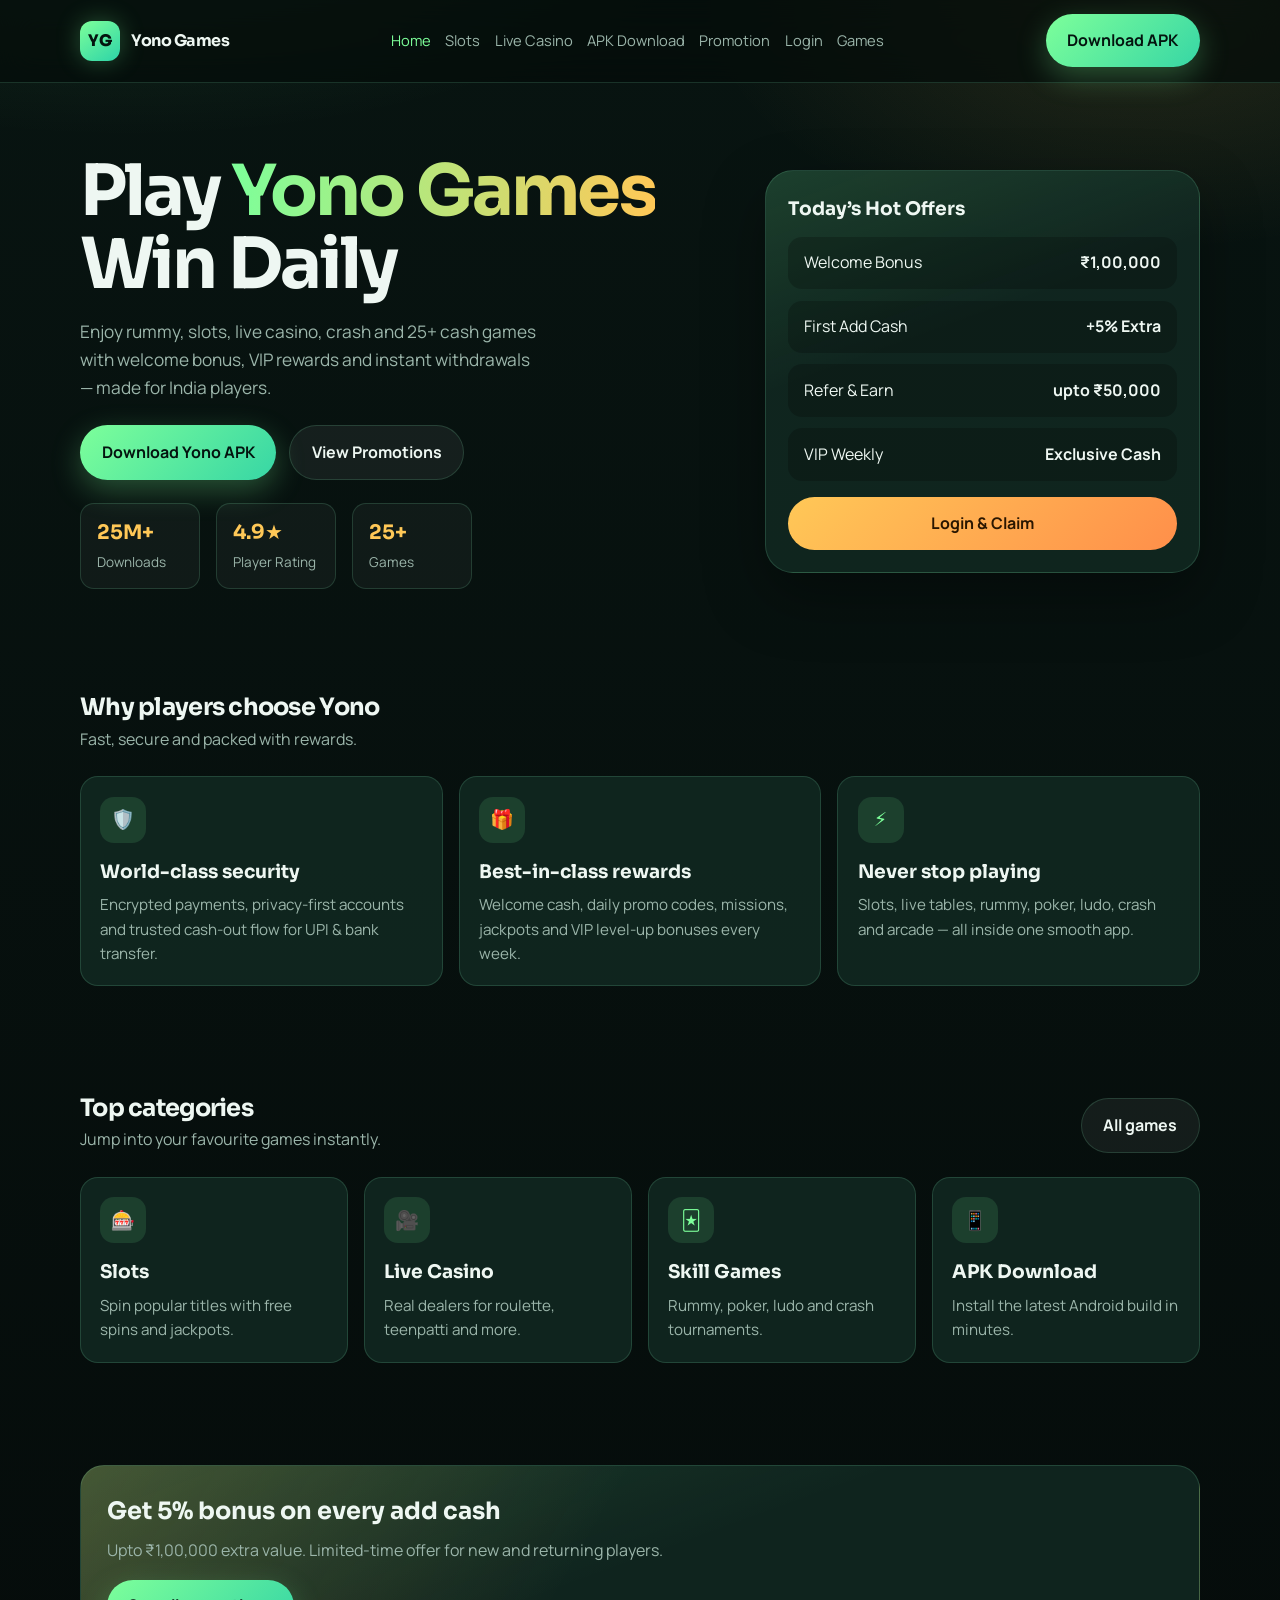
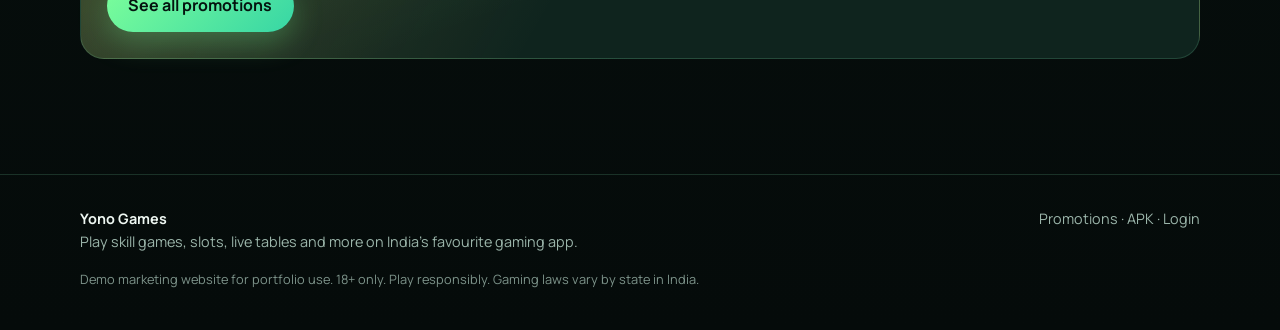
==== index.html @ c2e61c08 "Initial commit: Yono Games brand site" ====
<!DOCTYPE html>
<html lang="en">
<head>
  <meta charset="UTF-8" />
  <meta name="viewport" content="width=device-width, initial-scale=1.0" />
  <title>Yono Games | Play Slots, Live Casino & Skill Games</title>
  <meta name="description" content="Yono Games official brand site — slots, live casino, APK download, promotions and secure login for India players." />
  <link rel="preconnect" href="https://fonts.googleapis.com" />
  <link rel="preconnect" href="https://fonts.gstatic.com" crossorigin />
  <link href="https://fonts.googleapis.com/css2?family=Manrope:wght@400;600;700&family=Sora:wght@600;700;800&display=swap" rel="stylesheet" />
  <link rel="stylesheet" href="assets/styles.css" />
</head>
<body>
  <header class="site-header" data-header></header>

  <main>
    <section class="container hero">
      <div class="hero-copy">
        <h1>Play <span>Yono Games</span> Win Daily</h1>
        <p class="lead">
          Enjoy rummy, slots, live casino, crash and 25+ cash games with welcome bonus,
          VIP rewards and instant withdrawals — made for India players.
        </p>
        <div class="hero-actions">
          <a class="btn btn-primary" href="apk.html">Download Yono APK</a>
          <a class="btn btn-secondary" href="promotion.html">View Promotions</a>
        </div>
        <div class="stats">
          <div class="stat"><strong>25M+</strong><span>Downloads</span></div>
          <div class="stat"><strong>4.9★</strong><span>Player Rating</span></div>
          <div class="stat"><strong>25+</strong><span>Games</span></div>
        </div>
      </div>

      <aside class="hero-card">
        <h3>Today’s Hot Offers</h3>
        <ul class="bonus-list">
          <li><span>Welcome Bonus</span><strong>₹1,00,000</strong></li>
          <li><span>First Add Cash</span><strong>+5% Extra</strong></li>
          <li><span>Refer & Earn</span><strong>upto ₹50,000</strong></li>
          <li><span>VIP Weekly</span><strong>Exclusive Cash</strong></li>
        </ul>
        <a class="btn btn-amber" style="width:100%;margin-top:1rem" href="login.html">Login & Claim</a>
      </aside>
    </section>

    <section class="section container">
      <div class="section-head">
        <div>
          <h2>Why players choose Yono</h2>
          <p>Fast, secure and packed with rewards.</p>
        </div>
      </div>
      <div class="grid-3">
        <article class="card">
          <div class="icon">🛡️</div>
          <h3>World-class security</h3>
          <p>Encrypted payments, privacy-first accounts and trusted cash-out flow for UPI & bank transfer.</p>
        </article>
        <article class="card">
          <div class="icon">🎁</div>
          <h3>Best-in-class rewards</h3>
          <p>Welcome cash, daily promo codes, missions, jackpots and VIP level-up bonuses every week.</p>
        </article>
        <article class="card">
          <div class="icon">⚡</div>
          <h3>Never stop playing</h3>
          <p>Slots, live tables, rummy, poker, ludo, crash and arcade — all inside one smooth app.</p>
        </article>
      </div>
    </section>

    <section class="section container">
      <div class="section-head">
        <div>
          <h2>Top categories</h2>
          <p>Jump into your favourite games instantly.</p>
        </div>
        <a class="btn btn-secondary" href="games.html">All games</a>
      </div>
      <div class="grid-4">
        <a class="card" href="slots.html"><div class="icon">🎰</div><h3>Slots</h3><p>Spin popular titles with free spins and jackpots.</p></a>
        <a class="card" href="live-casino.html"><div class="icon">🎥</div><h3>Live Casino</h3><p>Real dealers for roulette, teenpatti and more.</p></a>
        <a class="card" href="games.html"><div class="icon">🃏</div><h3>Skill Games</h3><p>Rummy, poker, ludo and crash tournaments.</p></a>
        <a class="card" href="apk.html"><div class="icon">📱</div><h3>APK Download</h3><p>Install the latest Android build in minutes.</p></a>
      </div>
    </section>

    <section class="section container">
      <div class="promo-banner">
        <h2 style="font-family:var(--font-display);margin-bottom:.5rem">Get 5% bonus on every add cash</h2>
        <p style="color:var(--muted);margin-bottom:1rem">Upto ₹1,00,000 extra value. Limited-time offer for new and returning players.</p>
        <a class="btn btn-primary" href="promotion.html">See all promotions</a>
      </div>
    </section>
  </main>

  <footer class="site-footer" data-footer></footer>
  <script src="assets/site.js"></script>
</body>
</html>
---- assets/styles.css ----
:root {
  --bg: #07110f;
  --bg-2: #0d1c18;
  --panel: rgba(18, 40, 34, 0.88);
  --line: rgba(120, 220, 170, 0.18);
  --text: #eef7f2;
  --muted: #9bb5aa;
  --lime: #7dff9a;
  --amber: #ffc857;
  --coral: #ff6b5a;
  --glow: rgba(125, 255, 154, 0.28);
  --radius: 18px;
  --shadow: 0 24px 60px rgba(0, 0, 0, 0.35);
  --font-display: "Sora", system-ui, sans-serif;
  --font-body: "Manrope", system-ui, sans-serif;
}

* { box-sizing: border-box; margin: 0; padding: 0; }

html { scroll-behavior: smooth; }

body {
  font-family: var(--font-body);
  color: var(--text);
  background:
    radial-gradient(1200px 600px at 10% -10%, rgba(125, 255, 154, 0.16), transparent 55%),
    radial-gradient(900px 500px at 90% 0%, rgba(255, 200, 87, 0.12), transparent 50%),
    linear-gradient(180deg, #081411 0%, #050b0a 100%);
  min-height: 100vh;
  line-height: 1.6;
}

img { max-width: 100%; display: block; }
a { color: inherit; text-decoration: none; }
ul { list-style: none; }

.container {
  width: min(1120px, calc(100% - 2rem));
  margin-inline: auto;
}

.site-header {
  position: sticky;
  top: 0;
  z-index: 50;
  backdrop-filter: blur(16px);
  background: rgba(5, 12, 10, 0.75);
  border-bottom: 1px solid var(--line);
}

.nav {
  display: flex;
  align-items: center;
  justify-content: space-between;
  gap: 1rem;
  padding: 0.9rem 0;
}

.brand {
  display: flex;
  align-items: center;
  gap: 0.7rem;
  font-family: var(--font-display);
  font-weight: 700;
  letter-spacing: -0.03em;
}

.brand-mark {
  width: 40px;
  height: 40px;
  border-radius: 12px;
  display: grid;
  place-items: center;
  background: linear-gradient(145deg, var(--lime), #2dd4a8);
  color: #04140f;
  font-weight: 800;
  box-shadow: 0 0 24px var(--glow);
}

.nav-links {
  display: flex;
  flex-wrap: wrap;
  gap: 0.35rem 0.9rem;
  font-size: 0.92rem;
  color: var(--muted);
}

.nav-links a:hover,
.nav-links a.active {
  color: var(--lime);
}

.btn {
  display: inline-flex;
  align-items: center;
  justify-content: center;
  gap: 0.45rem;
  border: 0;
  border-radius: 999px;
  padding: 0.85rem 1.35rem;
  font-weight: 700;
  cursor: pointer;
  transition: transform 0.2s ease, box-shadow 0.2s ease, background 0.2s ease;
}

.btn:hover { transform: translateY(-2px); }

.btn-primary {
  background: linear-gradient(135deg, var(--lime), #37d6a5);
  color: #04140f;
  box-shadow: 0 10px 30px var(--glow);
}

.btn-secondary {
  background: rgba(255, 255, 255, 0.06);
  color: var(--text);
  border: 1px solid var(--line);
}

.btn-amber {
  background: linear-gradient(135deg, var(--amber), #ff8f4a);
  color: #2a1600;
}

.hero {
  padding: 4.5rem 0 3rem;
  display: grid;
  gap: 2rem;
  align-items: center;
}

.hero-copy h1 {
  font-family: var(--font-display);
  font-size: clamp(2.4rem, 6vw, 4.4rem);
  line-height: 1.05;
  letter-spacing: -0.04em;
  max-width: 12ch;
  margin-bottom: 1rem;
}

.hero-copy h1 span {
  background: linear-gradient(90deg, var(--lime), var(--amber));
  -webkit-background-clip: text;
  background-clip: text;
  color: transparent;
}

.lead {
  color: var(--muted);
  font-size: 1.08rem;
  max-width: 42ch;
  margin-bottom: 1.5rem;
}

.hero-actions {
  display: flex;
  flex-wrap: wrap;
  gap: 0.8rem;
  margin-bottom: 1.4rem;
}

.stats {
  display: flex;
  flex-wrap: wrap;
  gap: 1rem;
}

.stat {
  min-width: 120px;
  padding: 0.85rem 1rem;
  border-radius: 14px;
  background: rgba(255, 255, 255, 0.04);
  border: 1px solid var(--line);
}

.stat strong {
  display: block;
  font-family: var(--font-display);
  font-size: 1.25rem;
  color: var(--amber);
}

.stat span {
  color: var(--muted);
  font-size: 0.85rem;
}

.hero-card {
  border-radius: 28px;
  padding: 1.4rem;
  background:
    linear-gradient(160deg, rgba(125, 255, 154, 0.12), transparent 40%),
    var(--panel);
  border: 1px solid var(--line);
  box-shadow: var(--shadow);
  animation: floatCard 5s ease-in-out infinite;
}

.hero-card h3 {
  font-family: var(--font-display);
  margin-bottom: 0.8rem;
}

.bonus-list {
  display: grid;
  gap: 0.7rem;
}

.bonus-list li {
  display: flex;
  justify-content: space-between;
  gap: 1rem;
  padding: 0.85rem 1rem;
  border-radius: 14px;
  background: rgba(0, 0, 0, 0.22);
}

.section {
  padding: 3.2rem 0;
}

.section-head {
  display: flex;
  justify-content: space-between;
  align-items: end;
  gap: 1rem;
  margin-bottom: 1.5rem;
}

.section-head h2,
.page-hero h1,
.panel h2 {
  font-family: var(--font-display);
  letter-spacing: -0.03em;
}

.section-head p,
.page-hero p {
  color: var(--muted);
}

.grid-3,
.grid-4,
.grid-2 {
  display: grid;
  gap: 1rem;
}

.grid-2 { grid-template-columns: repeat(2, minmax(0, 1fr)); }
.grid-3 { grid-template-columns: repeat(3, minmax(0, 1fr)); }
.grid-4 { grid-template-columns: repeat(4, minmax(0, 1fr)); }

.card {
  background: var(--panel);
  border: 1px solid var(--line);
  border-radius: var(--radius);
  padding: 1.2rem;
  transition: transform 0.2s ease, border-color 0.2s ease;
}

.card:hover {
  transform: translateY(-4px);
  border-color: rgba(125, 255, 154, 0.4);
}

.card .icon {
  width: 46px;
  height: 46px;
  border-radius: 14px;
  display: grid;
  place-items: center;
  margin-bottom: 0.9rem;
  background: rgba(125, 255, 154, 0.12);
  color: var(--lime);
  font-size: 1.2rem;
}

.card h3 {
  font-family: var(--font-display);
  margin-bottom: 0.4rem;
}

.card p { color: var(--muted); font-size: 0.95rem; }

.page-hero {
  padding: 3.5rem 0 1.5rem;
}

.page-hero h1 {
  font-size: clamp(2rem, 5vw, 3.2rem);
  margin-bottom: 0.6rem;
}

.panel {
  background: var(--panel);
  border: 1px solid var(--line);
  border-radius: 24px;
  padding: 1.4rem;
  box-shadow: var(--shadow);
}

.form {
  display: grid;
  gap: 0.9rem;
}

.form label {
  display: grid;
  gap: 0.4rem;
  color: var(--muted);
  font-size: 0.92rem;
}

.form input,
.form select,
.form textarea {
  width: 100%;
  border: 1px solid var(--line);
  background: rgba(0, 0, 0, 0.28);
  color: var(--text);
  border-radius: 12px;
  padding: 0.9rem 1rem;
  font: inherit;
}

.form input:focus,
.form select:focus,
.form textarea:focus {
  outline: 2px solid rgba(125, 255, 154, 0.35);
  border-color: transparent;
}

.table {
  width: 100%;
  border-collapse: collapse;
}

.table th,
.table td {
  text-align: left;
  padding: 0.85rem 0.6rem;
  border-bottom: 1px solid var(--line);
}

.table th { color: var(--muted); font-weight: 600; }

.badge {
  display: inline-flex;
  padding: 0.25rem 0.6rem;
  border-radius: 999px;
  background: rgba(125, 255, 154, 0.14);
  color: var(--lime);
  font-size: 0.78rem;
  font-weight: 700;
}

.promo-banner {
  border-radius: 24px;
  padding: 1.6rem;
  background:
    linear-gradient(120deg, rgba(255, 200, 87, 0.18), transparent 45%),
    linear-gradient(160deg, rgba(125, 255, 154, 0.12), transparent 50%),
    var(--panel);
  border: 1px solid var(--line);
  margin-bottom: 1rem;
}

.site-footer {
  margin-top: 3rem;
  padding: 2rem 0 2.5rem;
  border-top: 1px solid var(--line);
  color: var(--muted);
  font-size: 0.9rem;
}

.footer-grid {
  display: flex;
  flex-wrap: wrap;
  justify-content: space-between;
  gap: 1rem;
}

.disclaimer {
  margin-top: 1rem;
  font-size: 0.8rem;
  opacity: 0.8;
}

@keyframes floatCard {
  0%, 100% { transform: translateY(0); }
  50% { transform: translateY(-8px); }
}

@media (max-width: 900px) {
  .hero { grid-template-columns: 1fr; }
  .grid-3, .grid-4, .grid-2 { grid-template-columns: 1fr; }
  .nav-links { display: none; }
  .mobile-nav {
    display: flex;
    gap: 0.6rem;
    overflow-x: auto;
    padding: 0 0 0.8rem;
  }
}

@media (min-width: 901px) {
  .hero { grid-template-columns: 1.2fr 0.8fr; }
  .mobile-nav { display: none; }
}
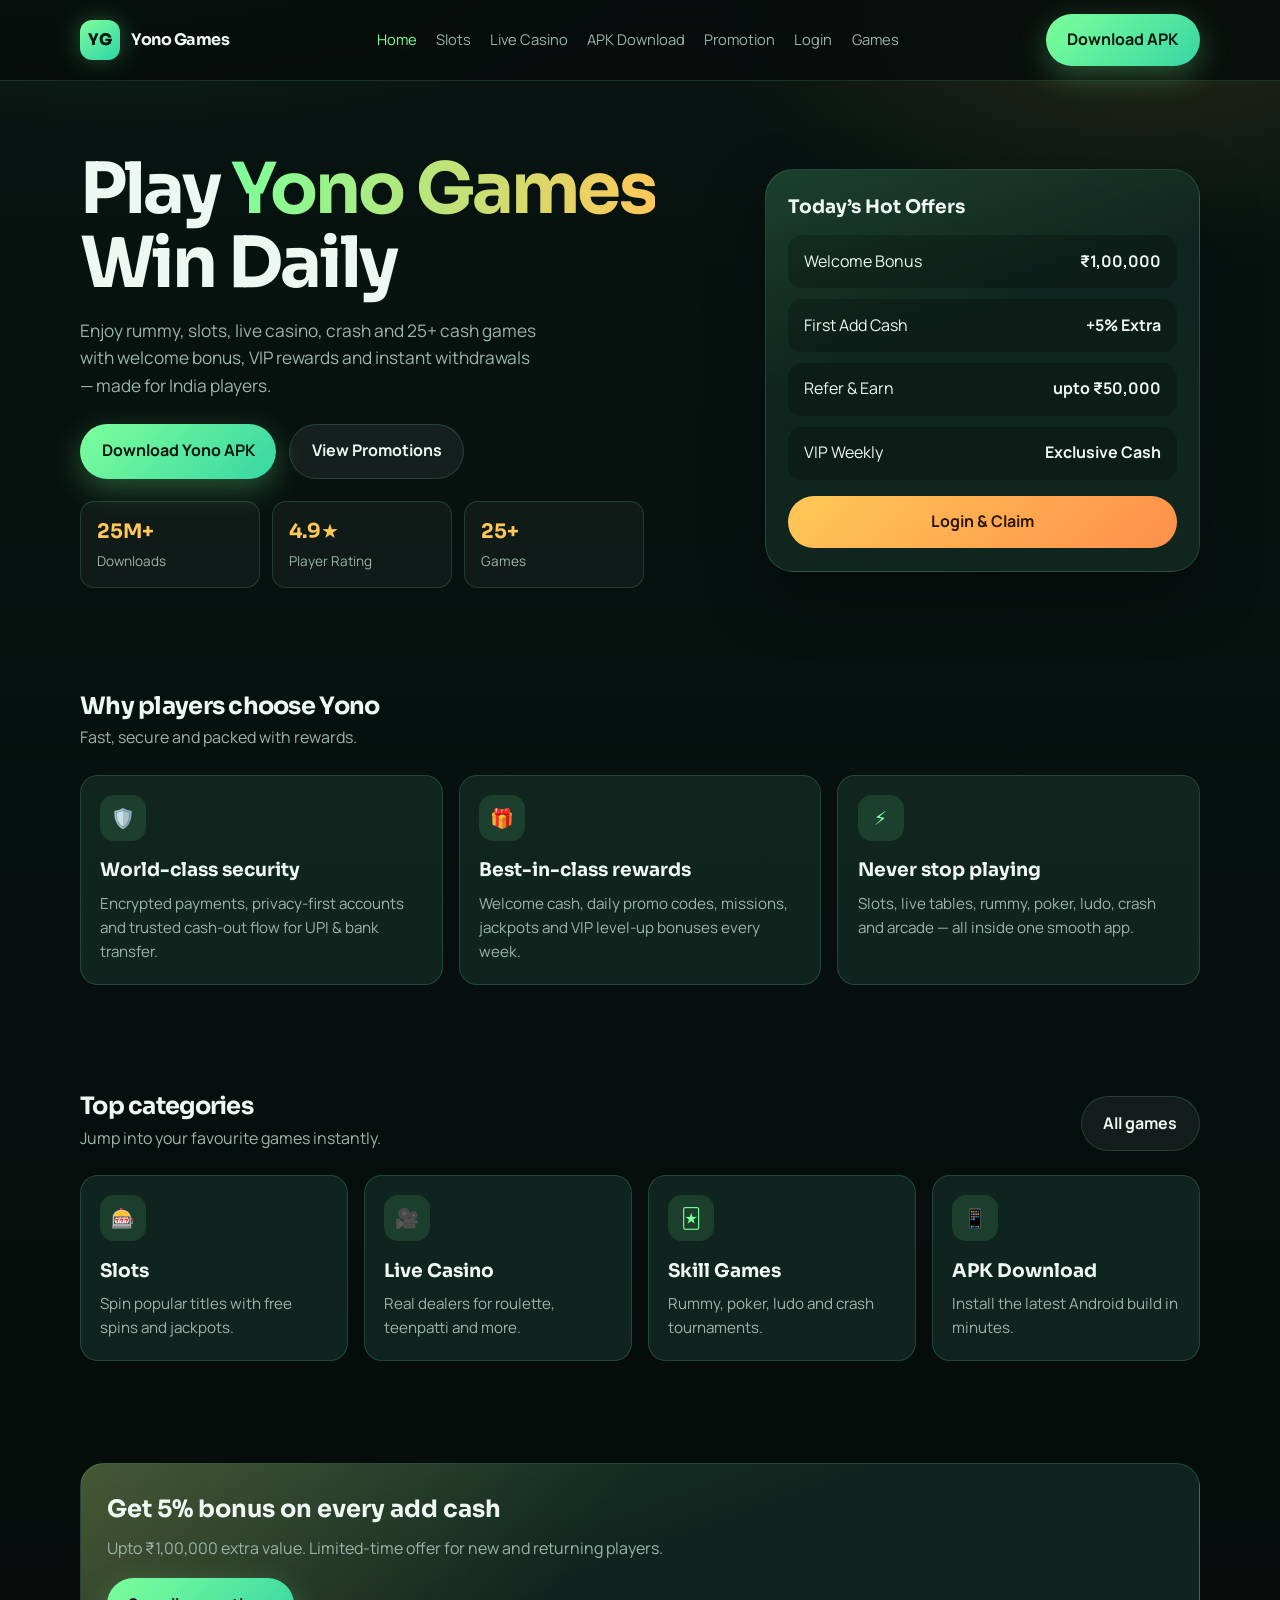
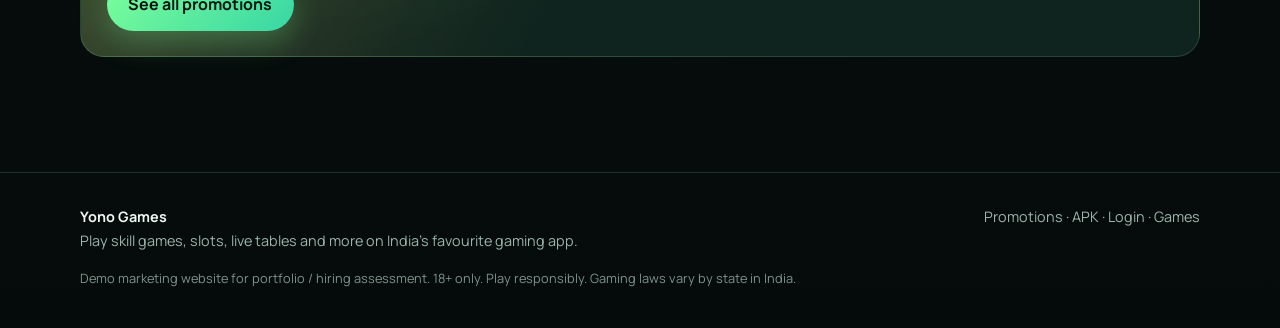
==== commit 0791a1ef: "Polish brand site to senior production quality Keep the same dark lime theme and layout while improv" ====
--- a/index.html
+++ b/index.html
@@ -8,12 +8,15 @@
   <link rel="preconnect" href="https://fonts.googleapis.com" />
   <link rel="preconnect" href="https://fonts.gstatic.com" crossorigin />
   <link href="https://fonts.googleapis.com/css2?family=Manrope:wght@400;600;700&family=Sora:wght@600;700;800&display=swap" rel="stylesheet" />
+  <meta name="theme-color" content="#07110f" />
+  <meta name="color-scheme" content="dark" />
   <link rel="stylesheet" href="assets/styles.css" />
 </head>
 <body>
+  <a class="skip-link" href="#main">Skip to content</a>
   <header class="site-header" data-header></header>
 
-  <main>
+  <main id="main">
     <section class="container hero">
       <div class="hero-copy">
         <h1>Play <span>Yono Games</span> Win Daily</h1>
--- a/assets/styles.css
+++ b/assets/styles.css
@@ -13,11 +13,20 @@
   --shadow: 0 24px 60px rgba(0, 0, 0, 0.35);
   --font-display: "Sora", system-ui, sans-serif;
   --font-body: "Manrope", system-ui, sans-serif;
-}
-
-* { box-sizing: border-box; margin: 0; padding: 0; }
-
-html { scroll-behavior: smooth; }
+  --header-h: 72px;
+  --touch: 44px;
+}
+
+*,
+*::before,
+*::after { box-sizing: border-box; }
+
+* { margin: 0; padding: 0; }
+
+html {
+  scroll-behavior: smooth;
+  -webkit-text-size-adjust: 100%;
+}
 
 body {
   font-family: var(--font-body);
@@ -28,14 +37,37 @@
     linear-gradient(180deg, #081411 0%, #050b0a 100%);
   min-height: 100vh;
   line-height: 1.6;
-}
-
-img { max-width: 100%; display: block; }
+  overflow-x: hidden;
+}
+
+img { max-width: 100%; display: block; height: auto; }
 a { color: inherit; text-decoration: none; }
 ul { list-style: none; }
+button, input, select, textarea { font: inherit; }
+
+:focus-visible {
+  outline: 2px solid var(--lime);
+  outline-offset: 3px;
+}
+
+.skip-link {
+  position: absolute;
+  left: 1rem;
+  top: -100px;
+  z-index: 1000;
+  background: var(--lime);
+  color: #04140f;
+  padding: 0.7rem 1rem;
+  border-radius: 999px;
+  font-weight: 700;
+}
+
+.skip-link:focus {
+  top: 1rem;
+}
 
 .container {
-  width: min(1120px, calc(100% - 2rem));
+  width: min(1120px, calc(100% - 1.5rem));
   margin-inline: auto;
 }
 
@@ -44,7 +76,8 @@
   top: 0;
   z-index: 50;
   backdrop-filter: blur(16px);
-  background: rgba(5, 12, 10, 0.75);
+  -webkit-backdrop-filter: blur(16px);
+  background: rgba(5, 12, 10, 0.82);
   border-bottom: 1px solid var(--line);
 }
 
@@ -52,8 +85,9 @@
   display: flex;
   align-items: center;
   justify-content: space-between;
-  gap: 1rem;
-  padding: 0.9rem 0;
+  gap: 0.75rem;
+  padding: 0.85rem 0;
+  min-height: var(--header-h);
 }
 
 .brand {
@@ -63,6 +97,7 @@
   font-family: var(--font-display);
   font-weight: 700;
   letter-spacing: -0.03em;
+  flex-shrink: 0;
 }
 
 .brand-mark {
@@ -83,6 +118,14 @@
   gap: 0.35rem 0.9rem;
   font-size: 0.92rem;
   color: var(--muted);
+}
+
+.nav-links a {
+  min-height: var(--touch);
+  display: inline-flex;
+  align-items: center;
+  padding: 0.2rem 0.15rem;
+  transition: color 0.2s ease;
 }
 
 .nav-links a:hover,
@@ -98,12 +141,15 @@
   border: 0;
   border-radius: 999px;
   padding: 0.85rem 1.35rem;
+  min-height: var(--touch);
   font-weight: 700;
   cursor: pointer;
-  transition: transform 0.2s ease, box-shadow 0.2s ease, background 0.2s ease;
+  transition: transform 0.2s ease, box-shadow 0.2s ease, background 0.2s ease, opacity 0.2s ease;
+  text-align: center;
 }
 
 .btn:hover { transform: translateY(-2px); }
+.btn:disabled { opacity: 0.65; cursor: not-allowed; transform: none; }
 
 .btn-primary {
   background: linear-gradient(135deg, var(--lime), #37d6a5);
@@ -123,7 +169,7 @@
 }
 
 .hero {
-  padding: 4.5rem 0 3rem;
+  padding: clamp(2.5rem, 6vw, 4.5rem) 0 3rem;
   display: grid;
   gap: 2rem;
   align-items: center;
@@ -131,7 +177,7 @@
 
 .hero-copy h1 {
   font-family: var(--font-display);
-  font-size: clamp(2.4rem, 6vw, 4.4rem);
+  font-size: clamp(2rem, 6vw, 4.4rem);
   line-height: 1.05;
   letter-spacing: -0.04em;
   max-width: 12ch;
@@ -147,7 +193,7 @@
 
 .lead {
   color: var(--muted);
-  font-size: 1.08rem;
+  font-size: clamp(1rem, 2.5vw, 1.08rem);
   max-width: 42ch;
   margin-bottom: 1.5rem;
 }
@@ -162,11 +208,13 @@
 .stats {
   display: flex;
   flex-wrap: wrap;
-  gap: 1rem;
+  gap: 0.75rem;
 }
 
 .stat {
-  min-width: 120px;
+  min-width: 110px;
+  flex: 1 1 110px;
+  max-width: 180px;
   padding: 0.85rem 1rem;
   border-radius: 14px;
   background: rgba(255, 255, 255, 0.04);
@@ -187,7 +235,7 @@
 
 .hero-card {
   border-radius: 28px;
-  padding: 1.4rem;
+  padding: clamp(1.1rem, 3vw, 1.4rem);
   background:
     linear-gradient(160deg, rgba(125, 255, 154, 0.12), transparent 40%),
     var(--panel);
@@ -209,14 +257,16 @@
 .bonus-list li {
   display: flex;
   justify-content: space-between;
+  align-items: center;
   gap: 1rem;
   padding: 0.85rem 1rem;
   border-radius: 14px;
   background: rgba(0, 0, 0, 0.22);
+  flex-wrap: wrap;
 }
 
 .section {
-  padding: 3.2rem 0;
+  padding: clamp(2.2rem, 5vw, 3.2rem) 0;
 }
 
 .section-head {
@@ -225,6 +275,7 @@
   align-items: end;
   gap: 1rem;
   margin-bottom: 1.5rem;
+  flex-wrap: wrap;
 }
 
 .section-head h2,
@@ -255,12 +306,14 @@
   border: 1px solid var(--line);
   border-radius: var(--radius);
   padding: 1.2rem;
-  transition: transform 0.2s ease, border-color 0.2s ease;
+  transition: transform 0.2s ease, border-color 0.2s ease, box-shadow 0.2s ease;
+  height: 100%;
 }
 
 .card:hover {
   transform: translateY(-4px);
   border-color: rgba(125, 255, 154, 0.4);
+  box-shadow: 0 16px 40px rgba(0, 0, 0, 0.22);
 }
 
 .card .icon {
@@ -283,11 +336,11 @@
 .card p { color: var(--muted); font-size: 0.95rem; }
 
 .page-hero {
-  padding: 3.5rem 0 1.5rem;
+  padding: clamp(2.4rem, 5vw, 3.5rem) 0 1.5rem;
 }
 
 .page-hero h1 {
-  font-size: clamp(2rem, 5vw, 3.2rem);
+  font-size: clamp(1.8rem, 5vw, 3.2rem);
   margin-bottom: 0.6rem;
 }
 
@@ -295,7 +348,7 @@
   background: var(--panel);
   border: 1px solid var(--line);
   border-radius: 24px;
-  padding: 1.4rem;
+  padding: clamp(1.1rem, 3vw, 1.4rem);
   box-shadow: var(--shadow);
 }
 
@@ -320,6 +373,7 @@
   color: var(--text);
   border-radius: 12px;
   padding: 0.9rem 1rem;
+  min-height: var(--touch);
   font: inherit;
 }
 
@@ -330,19 +384,16 @@
   border-color: transparent;
 }
 
-.table {
-  width: 100%;
-  border-collapse: collapse;
-}
-
-.table th,
-.table td {
-  text-align: left;
-  padding: 0.85rem 0.6rem;
-  border-bottom: 1px solid var(--line);
-}
-
-.table th { color: var(--muted); font-weight: 600; }
+.form .hint {
+  color: var(--muted);
+  font-size: 0.82rem;
+}
+
+.form .error {
+  color: #ff8f84;
+  font-size: 0.85rem;
+  min-height: 1.2em;
+}
 
 .badge {
   display: inline-flex;
@@ -365,9 +416,16 @@
   margin-bottom: 1rem;
 }
 
+.status-toast {
+  margin-top: 0.8rem;
+  font-size: 0.9rem;
+  color: var(--muted);
+  min-height: 1.3em;
+}
+
 .site-footer {
   margin-top: 3rem;
-  padding: 2rem 0 2.5rem;
+  padding: 2rem 0 calc(2.5rem + env(safe-area-inset-bottom, 0px));
   border-top: 1px solid var(--line);
   color: var(--muted);
   font-size: 0.9rem;
@@ -386,24 +444,70 @@
   opacity: 0.8;
 }
 
+.mobile-nav {
+  display: none;
+  gap: 0.45rem;
+  overflow-x: auto;
+  padding: 0 0 0.85rem;
+  font-size: 0.85rem;
+  -webkit-overflow-scrolling: touch;
+  scrollbar-width: none;
+}
+
+.mobile-nav::-webkit-scrollbar { display: none; }
+
+.mobile-nav a {
+  flex: 0 0 auto;
+  min-height: 36px;
+  padding: 0.45rem 0.8rem;
+  border-radius: 999px;
+  border: 1px solid var(--line);
+  background: rgba(255, 255, 255, 0.04);
+  color: var(--muted);
+  white-space: nowrap;
+}
+
+.mobile-nav a.active {
+  color: #04140f;
+  background: var(--lime);
+  border-color: transparent;
+  font-weight: 700;
+}
+
+.header-cta {
+  flex-shrink: 0;
+}
+
 @keyframes floatCard {
   0%, 100% { transform: translateY(0); }
   50% { transform: translateY(-8px); }
 }
 
 @media (max-width: 900px) {
-  .hero { grid-template-columns: 1fr; }
+  .hero { grid-template-columns: 1fr; padding-top: 2.2rem; }
   .grid-3, .grid-4, .grid-2 { grid-template-columns: 1fr; }
   .nav-links { display: none; }
-  .mobile-nav {
-    display: flex;
-    gap: 0.6rem;
-    overflow-x: auto;
-    padding: 0 0 0.8rem;
-  }
+  .mobile-nav { display: flex; }
+  .header-cta { padding: 0.7rem 1rem; font-size: 0.88rem; }
+  .hero-copy h1 { max-width: none; }
+  .section-head { align-items: start; }
 }
 
 @media (min-width: 901px) {
   .hero { grid-template-columns: 1.2fr 0.8fr; }
   .mobile-nav { display: none; }
 }
+
+@media (max-width: 480px) {
+  .container { width: min(1120px, calc(100% - 1.1rem)); }
+  .btn { width: 100%; }
+  .hero-actions .btn { width: auto; flex: 1 1 auto; }
+  .stat { max-width: none; }
+}
+
+@media (prefers-reduced-motion: reduce) {
+  html { scroll-behavior: auto; }
+  .hero-card { animation: none; }
+  .btn, .card { transition: none; }
+  .btn:hover, .card:hover { transform: none; }
+}
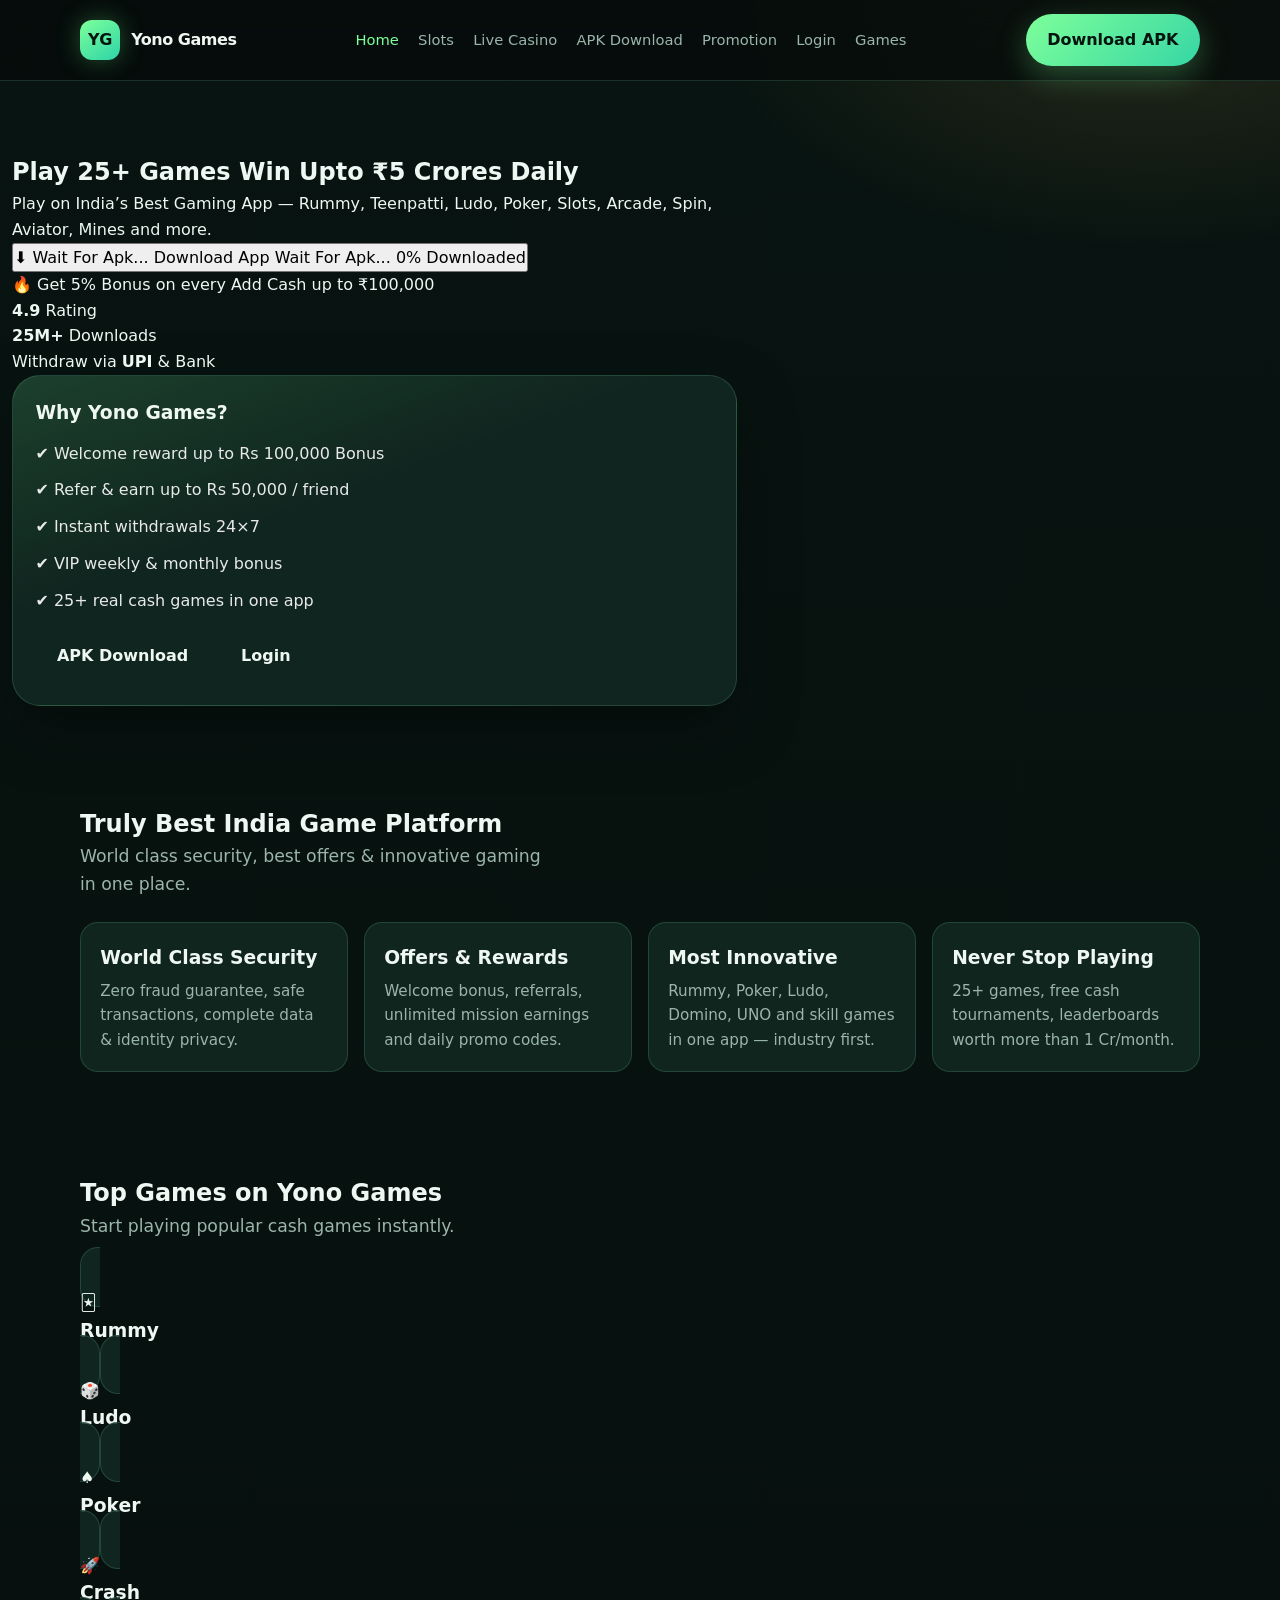
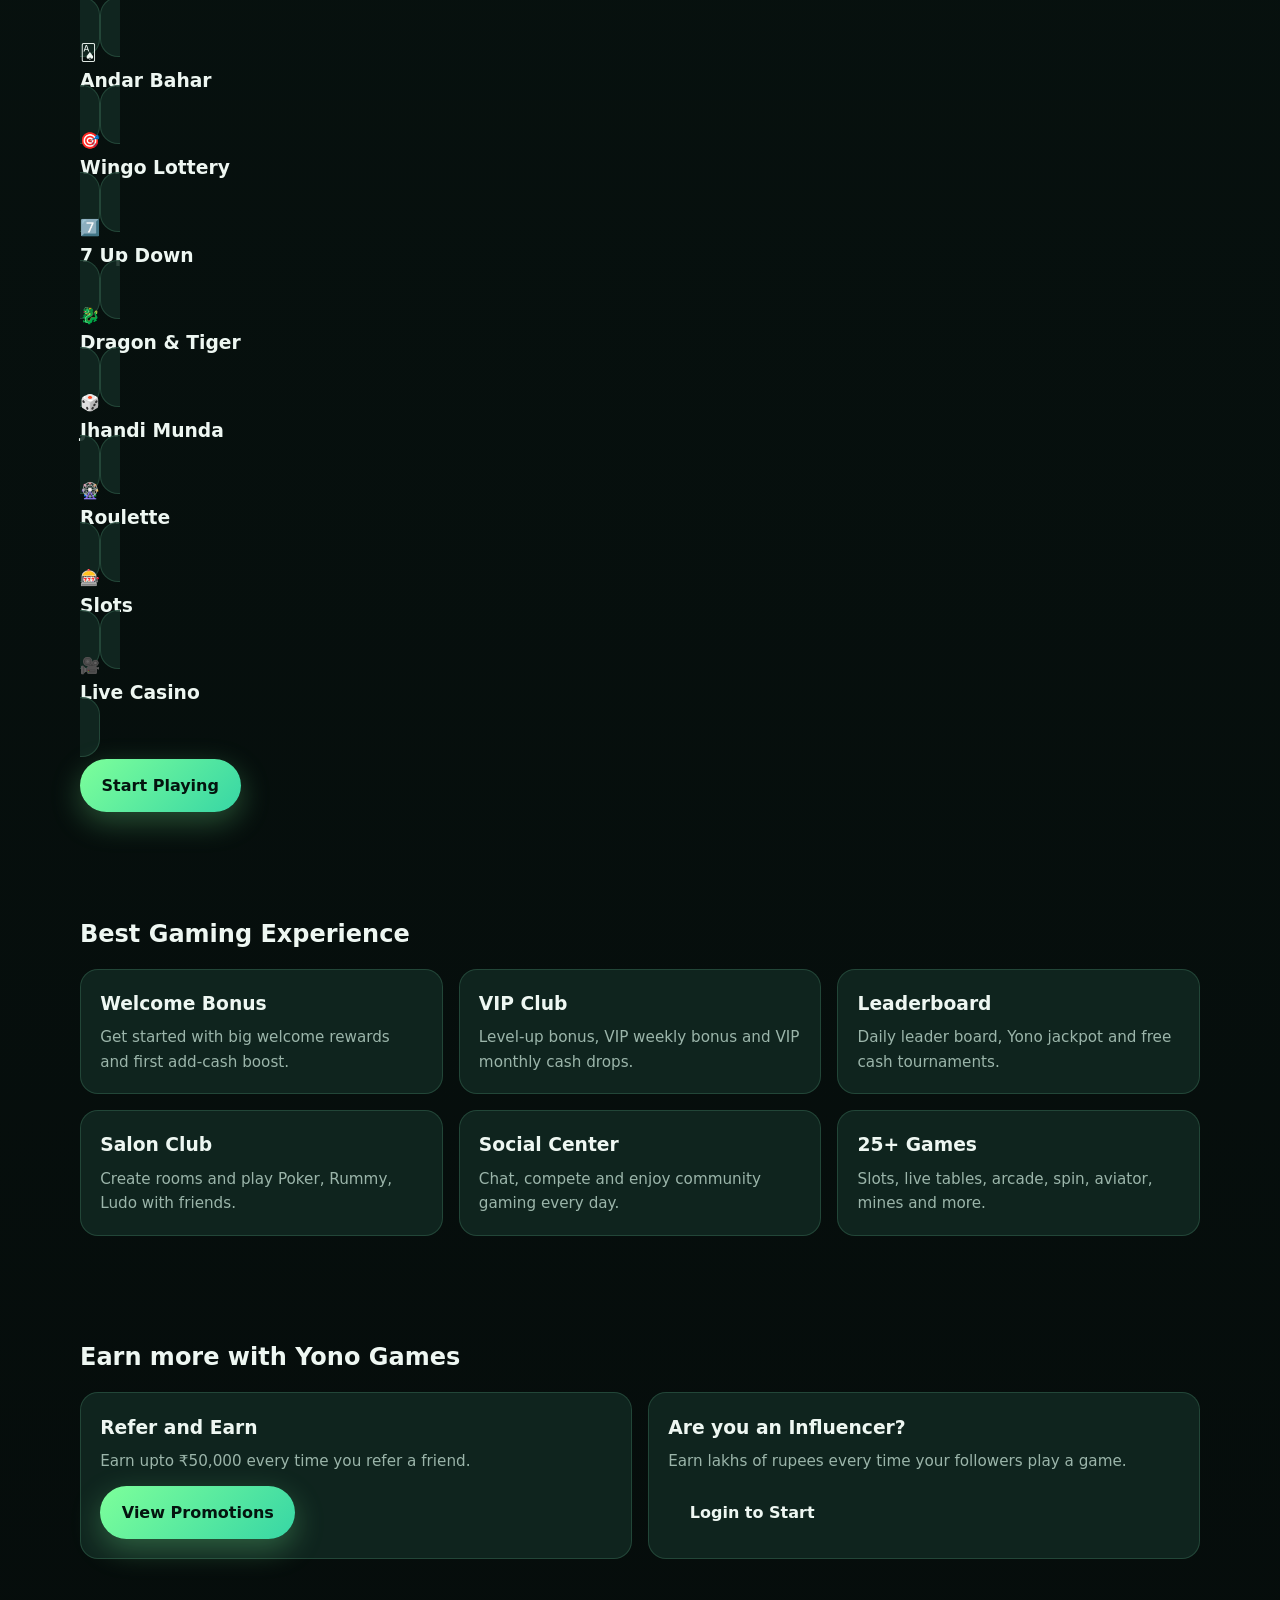
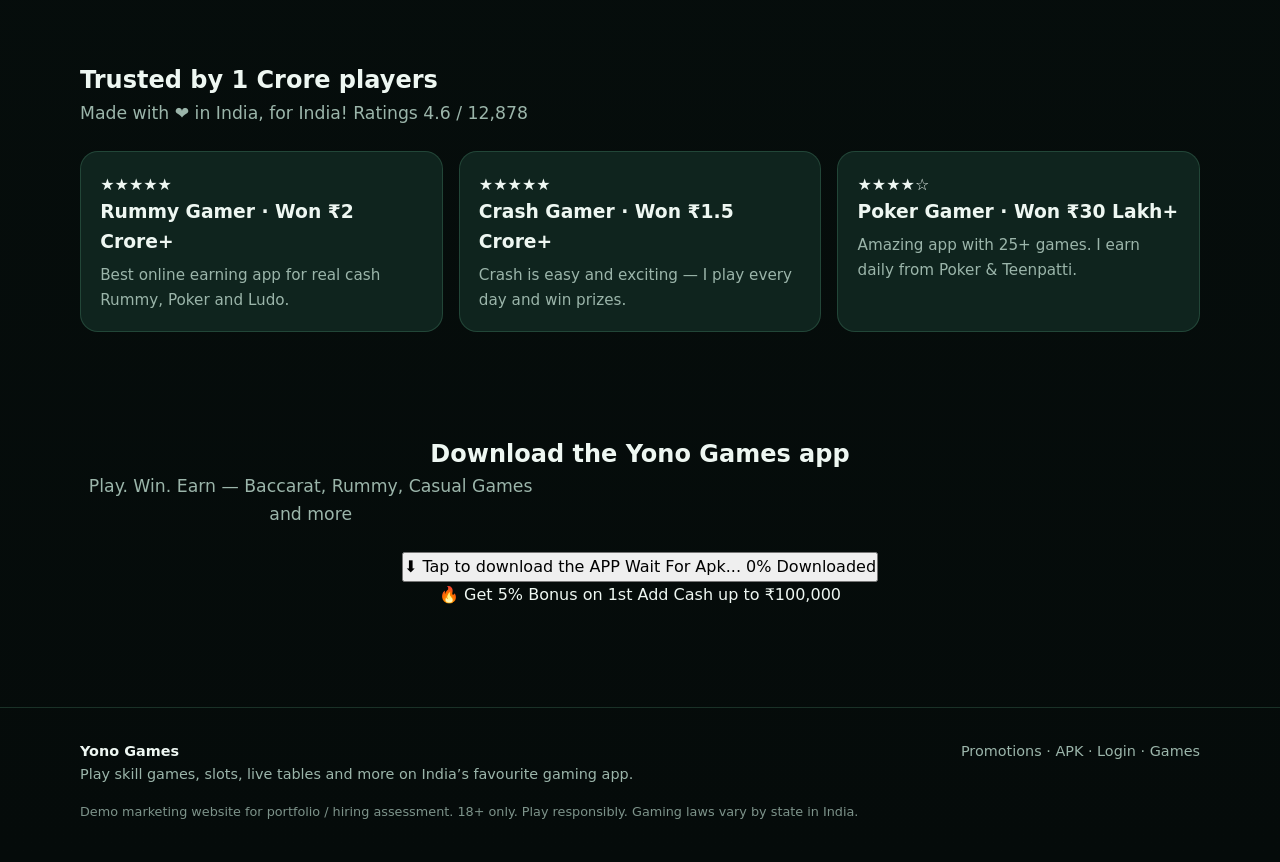
==== commit c6ed7b05: "Add mobile hamburger sidenav for responsive navigation Replace crowded horizontal mobile chips with " ====
--- a/index.html
+++ b/index.html
@@ -3,100 +3,141 @@
 <head>
   <meta charset="UTF-8" />
   <meta name="viewport" content="width=device-width, initial-scale=1.0" />
-  <title>Yono Games | Play Slots, Live Casino & Skill Games</title>
-  <meta name="description" content="Yono Games official brand site — slots, live casino, APK download, promotions and secure login for India players." />
-  <link rel="preconnect" href="https://fonts.googleapis.com" />
-  <link rel="preconnect" href="https://fonts.gstatic.com" crossorigin />
-  <link href="https://fonts.googleapis.com/css2?family=Manrope:wght@400;600;700&family=Sora:wght@600;700;800&display=swap" rel="stylesheet" />
-  <meta name="theme-color" content="#07110f" />
-  <meta name="color-scheme" content="dark" />
+  <title>Yono Games | Play 25+ Games Win Upto ₹5 Crores Daily</title>
+  <meta name="description" content="Play Yono Games — Rummy, Teenpatti, Ludo, Poker, Slots, Arcade, Spin, Aviator, Mines and cash games. Welcome bonus, daily promo, VIP rewards." />
   <link rel="stylesheet" href="assets/styles.css" />
 </head>
 <body>
-  <a class="skip-link" href="#main">Skip to content</a>
   <header class="site-header" data-header></header>
+  <div class="side-dock" data-dock></div>
 
-  <main id="main">
-    <section class="container hero">
-      <div class="hero-copy">
-        <h1>Play <span>Yono Games</span> Win Daily</h1>
-        <p class="lead">
-          Enjoy rummy, slots, live casino, crash and 25+ cash games with welcome bonus,
-          VIP rewards and instant withdrawals — made for India players.
-        </p>
-        <div class="hero-actions">
-          <a class="btn btn-primary" href="apk.html">Download Yono APK</a>
-          <a class="btn btn-secondary" href="promotion.html">View Promotions</a>
-        </div>
-        <div class="stats">
-          <div class="stat"><strong>25M+</strong><span>Downloads</span></div>
-          <div class="stat"><strong>4.9★</strong><span>Player Rating</span></div>
-          <div class="stat"><strong>25+</strong><span>Games</span></div>
+  <section class="hero">
+    <div class="container hero-grid">
+      <div>
+        <h1>Play 25+ Games Win Upto ₹5 Crores Daily</h1>
+        <p class="sub">Play on India’s Best Gaming App — Rummy, Teenpatti, Ludo, Poker, Slots, Arcade, Spin, Aviator, Mines and more.</p>
+        <button class="apk-btn" data-apk-download>
+          <span class="progress"></span>
+          <span class="label-idle">⬇ Wait For Apk... Download App</span>
+          <span class="label-busy">Wait For Apk... 0% Downloaded</span>
+        </button>
+        <p class="bonus-note">🔥 Get 5% Bonus on every Add Cash up to ₹100,000</p>
+        <div class="rating-row">
+          <div><strong>4.9</strong> Rating</div>
+          <div><strong>25M+</strong> Downloads</div>
+          <div>Withdraw via <strong>UPI</strong> & Bank</div>
         </div>
       </div>
+      <aside class="hero-card">
+        <h3 style="margin-bottom:.8rem">Why Yono Games?</h3>
+        <ul style="display:grid;gap:.7rem;color:rgba(255,255,255,.9)">
+          <li>✔ Welcome reward up to Rs 100,000 Bonus</li>
+          <li>✔ Refer & earn up to Rs 50,000 / friend</li>
+          <li>✔ Instant withdrawals 24×7</li>
+          <li>✔ VIP weekly & monthly bonus</li>
+          <li>✔ 25+ real cash games in one app</li>
+        </ul>
+        <div style="margin-top:1rem;display:flex;gap:.6rem;flex-wrap:wrap">
+          <a class="btn btn-green" href="apk.html">APK Download</a>
+          <a class="btn btn-outline" href="login.html">Login</a>
+        </div>
+      </aside>
+    </div>
+  </section>
 
-      <aside class="hero-card">
-        <h3>Today’s Hot Offers</h3>
-        <ul class="bonus-list">
-          <li><span>Welcome Bonus</span><strong>₹1,00,000</strong></li>
-          <li><span>First Add Cash</span><strong>+5% Extra</strong></li>
-          <li><span>Refer & Earn</span><strong>upto ₹50,000</strong></li>
-          <li><span>VIP Weekly</span><strong>Exclusive Cash</strong></li>
-        </ul>
-        <a class="btn btn-amber" style="width:100%;margin-top:1rem" href="login.html">Login & Claim</a>
-      </aside>
-    </section>
+  <section class="section">
+    <div class="container">
+      <h2>Truly Best India Game Platform</h2>
+      <p class="lead">World class security, best offers & innovative gaming in one place.</p>
+      <div class="grid-4">
+        <article class="card"><h3>World Class Security</h3><p>Zero fraud guarantee, safe transactions, complete data & identity privacy.</p></article>
+        <article class="card"><h3>Offers & Rewards</h3><p>Welcome bonus, referrals, unlimited mission earnings and daily promo codes.</p></article>
+        <article class="card"><h3>Most Innovative</h3><p>Rummy, Poker, Ludo, Domino, UNO and skill games in one app — industry first.</p></article>
+        <article class="card"><h3>Never Stop Playing</h3><p>25+ games, free cash tournaments, leaderboards worth more than 1 Cr/month.</p></article>
+      </div>
+    </div>
+  </section>
 
-    <section class="section container">
-      <div class="section-head">
-        <div>
-          <h2>Why players choose Yono</h2>
-          <p>Fast, secure and packed with rewards.</p>
-        </div>
+  <section class="section alt">
+    <div class="container">
+      <h2>Top Games on Yono Games</h2>
+      <p class="lead">Start playing popular cash games instantly.</p>
+      <div class="grid-5">
+        <a class="card game-tile" href="games.html"><div class="emoji">🃏</div><h3>Rummy</h3></a>
+        <a class="card game-tile" href="games.html"><div class="emoji">🎲</div><h3>Ludo</h3></a>
+        <a class="card game-tile" href="games.html"><div class="emoji">♠️</div><h3>Poker</h3></a>
+        <a class="card game-tile" href="games.html"><div class="emoji">🚀</div><h3>Crash</h3></a>
+        <a class="card game-tile" href="live-casino.html"><div class="emoji">🂡</div><h3>Andar Bahar</h3></a>
+        <a class="card game-tile" href="games.html"><div class="emoji">🎯</div><h3>Wingo Lottery</h3></a>
+        <a class="card game-tile" href="games.html"><div class="emoji">7️⃣</div><h3>7 Up Down</h3></a>
+        <a class="card game-tile" href="live-casino.html"><div class="emoji">🐉</div><h3>Dragon & Tiger</h3></a>
+        <a class="card game-tile" href="games.html"><div class="emoji">🎲</div><h3>Jhandi Munda</h3></a>
+        <a class="card game-tile" href="live-casino.html"><div class="emoji">🎡</div><h3>Roulette</h3></a>
+        <a class="card game-tile" href="slots.html"><div class="emoji">🎰</div><h3>Slots</h3></a>
+        <a class="card game-tile" href="live-casino.html"><div class="emoji">🎥</div><h3>Live Casino</h3></a>
       </div>
-      <div class="grid-3">
+      <div style="margin-top:1.2rem">
+        <a class="btn btn-primary" href="apk.html">Start Playing</a>
+      </div>
+    </div>
+  </section>
+
+  <section class="section">
+    <div class="container">
+      <h2>Best Gaming Experience</h2>
+      <div class="grid-3" style="margin-top:1rem">
+        <article class="card"><h3>Welcome Bonus</h3><p>Get started with big welcome rewards and first add-cash boost.</p></article>
+        <article class="card"><h3>VIP Club</h3><p>Level-up bonus, VIP weekly bonus and VIP monthly cash drops.</p></article>
+        <article class="card"><h3>Leaderboard</h3><p>Daily leader board, Yono jackpot and free cash tournaments.</p></article>
+        <article class="card"><h3>Salon Club</h3><p>Create rooms and play Poker, Rummy, Ludo with friends.</p></article>
+        <article class="card"><h3>Social Center</h3><p>Chat, compete and enjoy community gaming every day.</p></article>
+        <article class="card"><h3>25+ Games</h3><p>Slots, live tables, arcade, spin, aviator, mines and more.</p></article>
+      </div>
+    </div>
+  </section>
+
+  <section class="section alt">
+    <div class="container">
+      <h2>Earn more with Yono Games</h2>
+      <div class="grid-2" style="margin-top:1rem">
         <article class="card">
-          <div class="icon">🛡️</div>
-          <h3>World-class security</h3>
-          <p>Encrypted payments, privacy-first accounts and trusted cash-out flow for UPI & bank transfer.</p>
+          <h3>Refer and Earn</h3>
+          <p>Earn upto ₹50,000 every time you refer a friend.</p>
+          <a class="btn btn-primary" style="margin-top:.8rem" href="promotion.html">View Promotions</a>
         </article>
         <article class="card">
-          <div class="icon">🎁</div>
-          <h3>Best-in-class rewards</h3>
-          <p>Welcome cash, daily promo codes, missions, jackpots and VIP level-up bonuses every week.</p>
-        </article>
-        <article class="card">
-          <div class="icon">⚡</div>
-          <h3>Never stop playing</h3>
-          <p>Slots, live tables, rummy, poker, ludo, crash and arcade — all inside one smooth app.</p>
+          <h3>Are you an Influencer?</h3>
+          <p>Earn lakhs of rupees every time your followers play a game.</p>
+          <a class="btn btn-green" style="margin-top:.8rem" href="login.html">Login to Start</a>
         </article>
       </div>
-    </section>
+    </div>
+  </section>
 
-    <section class="section container">
-      <div class="section-head">
-        <div>
-          <h2>Top categories</h2>
-          <p>Jump into your favourite games instantly.</p>
-        </div>
-        <a class="btn btn-secondary" href="games.html">All games</a>
+  <section class="section">
+    <div class="container">
+      <h2>Trusted by 1 Crore players</h2>
+      <p class="lead">Made with ❤️ in India, for India! Ratings 4.6 / 12,878</p>
+      <div class="grid-3">
+        <article class="card review"><div class="stars">★★★★★</div><h3>Rummy Gamer · Won ₹2 Crore+</h3><p>Best online earning app for real cash Rummy, Poker and Ludo.</p></article>
+        <article class="card review"><div class="stars">★★★★★</div><h3>Crash Gamer · Won ₹1.5 Crore+</h3><p>Crash is easy and exciting — I play every day and win prizes.</p></article>
+        <article class="card review"><div class="stars">★★★★☆</div><h3>Poker Gamer · Won ₹30 Lakh+</h3><p>Amazing app with 25+ games. I earn daily from Poker & Teenpatti.</p></article>
       </div>
-      <div class="grid-4">
-        <a class="card" href="slots.html"><div class="icon">🎰</div><h3>Slots</h3><p>Spin popular titles with free spins and jackpots.</p></a>
-        <a class="card" href="live-casino.html"><div class="icon">🎥</div><h3>Live Casino</h3><p>Real dealers for roulette, teenpatti and more.</p></a>
-        <a class="card" href="games.html"><div class="icon">🃏</div><h3>Skill Games</h3><p>Rummy, poker, ludo and crash tournaments.</p></a>
-        <a class="card" href="apk.html"><div class="icon">📱</div><h3>APK Download</h3><p>Install the latest Android build in minutes.</p></a>
-      </div>
-    </section>
+    </div>
+  </section>
 
-    <section class="section container">
-      <div class="promo-banner">
-        <h2 style="font-family:var(--font-display);margin-bottom:.5rem">Get 5% bonus on every add cash</h2>
-        <p style="color:var(--muted);margin-bottom:1rem">Upto ₹1,00,000 extra value. Limited-time offer for new and returning players.</p>
-        <a class="btn btn-primary" href="promotion.html">See all promotions</a>
-      </div>
-    </section>
-  </main>
+  <section class="section alt">
+    <div class="container" style="text-align:center">
+      <h2>Download the Yono Games app</h2>
+      <p class="lead">Play. Win. Earn — Baccarat, Rummy, Casual Games and more</p>
+      <button class="apk-btn" data-apk-download>
+        <span class="progress"></span>
+        <span class="label-idle">⬇ Tap to download the APP</span>
+        <span class="label-busy">Wait For Apk... 0% Downloaded</span>
+      </button>
+      <p class="bonus-note">🔥 Get 5% Bonus on 1st Add Cash up to ₹100,000</p>
+    </div>
+  </section>
 
   <footer class="site-footer" data-footer></footer>
   <script src="assets/site.js"></script>
--- a/assets/styles.css
+++ b/assets/styles.css
@@ -444,39 +444,134 @@
   opacity: 0.8;
 }
 
-.mobile-nav {
+.header-cta { flex-shrink: 0; }
+.cta-short { display: none; }
+
+.nav-actions {
+  display: flex;
+  align-items: center;
+  gap: 0.55rem;
+  flex-shrink: 0;
+}
+
+.menu-toggle {
   display: none;
-  gap: 0.45rem;
-  overflow-x: auto;
-  padding: 0 0 0.85rem;
-  font-size: 0.85rem;
-  -webkit-overflow-scrolling: touch;
-  scrollbar-width: none;
-}
-
-.mobile-nav::-webkit-scrollbar { display: none; }
-
-.mobile-nav a {
-  flex: 0 0 auto;
-  min-height: 36px;
-  padding: 0.45rem 0.8rem;
-  border-radius: 999px;
-  border: 1px solid var(--line);
-  background: rgba(255, 255, 255, 0.04);
-  color: var(--muted);
-  white-space: nowrap;
-}
-
-.mobile-nav a.active {
-  color: #04140f;
-  background: var(--lime);
-  border-color: transparent;
-  font-weight: 700;
-}
-
-.header-cta {
-  flex-shrink: 0;
-}
+  width: 44px;
+  height: 44px;
+  border: 1px solid var(--line);
+  border-radius: 12px;
+  background: rgba(255, 255, 255, 0.05);
+  color: var(--text);
+  cursor: pointer;
+  align-items: center;
+  justify-content: center;
+  padding: 0;
+}
+
+.menu-toggle-bars {
+  width: 18px;
+  height: 14px;
+  display: grid;
+  gap: 4px;
+}
+
+.menu-toggle-bars span {
+  display: block;
+  height: 2px;
+  border-radius: 2px;
+  background: var(--text);
+  transition: transform 0.25s ease, opacity 0.25s ease;
+}
+
+body.nav-open .menu-toggle-bars span:nth-child(1) {
+  transform: translateY(6px) rotate(45deg);
+}
+body.nav-open .menu-toggle-bars span:nth-child(2) { opacity: 0; }
+body.nav-open .menu-toggle-bars span:nth-child(3) {
+  transform: translateY(-6px) rotate(-45deg);
+}
+
+.nav-overlay {
+  position: fixed;
+  inset: 0;
+  background: rgba(0, 0, 0, 0.55);
+  opacity: 0;
+  pointer-events: none;
+  transition: opacity 0.28s ease;
+  z-index: 80;
+}
+
+.nav-overlay.is-visible {
+  opacity: 1;
+  pointer-events: auto;
+}
+
+.side-nav {
+  position: fixed;
+  top: 0;
+  right: 0;
+  width: min(320px, 86vw);
+  height: 100%;
+  background: linear-gradient(180deg, #0d1c18 0%, #07110f 100%);
+  border-left: 1px solid var(--line);
+  box-shadow: -20px 0 50px rgba(0, 0, 0, 0.45);
+  z-index: 90;
+  transform: translateX(105%);
+  transition: transform 0.3s cubic-bezier(0.22, 1, 0.36, 1);
+  padding: 1rem 1rem 1.4rem;
+  display: flex;
+  flex-direction: column;
+  gap: 1rem;
+}
+
+.side-nav.is-open { transform: translateX(0); }
+
+.side-nav-head {
+  display: flex;
+  align-items: center;
+  justify-content: space-between;
+  gap: 0.75rem;
+  padding-bottom: 0.75rem;
+  border-bottom: 1px solid var(--line);
+}
+
+.side-nav-close {
+  width: 40px;
+  height: 40px;
+  border-radius: 10px;
+  border: 1px solid var(--line);
+  background: rgba(255,255,255,0.05);
+  color: var(--text);
+  cursor: pointer;
+}
+
+.side-nav-links {
+  display: grid;
+  gap: 0.35rem;
+  overflow-y: auto;
+}
+
+.side-nav-links a {
+  display: flex;
+  align-items: center;
+  min-height: 48px;
+  padding: 0.75rem 0.9rem;
+  border-radius: 12px;
+  color: var(--muted);
+  border: 1px solid transparent;
+  transition: background 0.2s ease, color 0.2s ease, border-color 0.2s ease;
+}
+
+.side-nav-links a:hover,
+.side-nav-links a.active {
+  color: var(--lime);
+  background: rgba(125, 255, 154, 0.08);
+  border-color: rgba(125, 255, 154, 0.22);
+}
+
+.side-nav-cta { margin-top: auto; width: 100%; }
+
+body.nav-open { overflow: hidden; }
 
 @keyframes floatCard {
   0%, 100% { transform: translateY(0); }
@@ -487,20 +582,25 @@
   .hero { grid-template-columns: 1fr; padding-top: 2.2rem; }
   .grid-3, .grid-4, .grid-2 { grid-template-columns: 1fr; }
   .nav-links { display: none; }
-  .mobile-nav { display: flex; }
-  .header-cta { padding: 0.7rem 1rem; font-size: 0.88rem; }
+  .menu-toggle { display: inline-flex; }
+  .header-cta { padding: 0.7rem 0.95rem; font-size: 0.88rem; width: auto; }
   .hero-copy h1 { max-width: none; }
   .section-head { align-items: start; }
 }
 
 @media (min-width: 901px) {
   .hero { grid-template-columns: 1.2fr 0.8fr; }
-  .mobile-nav { display: none; }
+  .menu-toggle,
+  .side-nav,
+  .nav-overlay { display: none !important; }
 }
 
 @media (max-width: 480px) {
   .container { width: min(1120px, calc(100% - 1.1rem)); }
-  .btn { width: 100%; }
+  .cta-full { display: none; }
+  .cta-short { display: inline; }
+  .brand-text { max-width: 9ch; overflow: hidden; text-overflow: ellipsis; white-space: nowrap; }
+  .btn:not(.header-cta):not(.side-nav-cta) { width: 100%; }
   .hero-actions .btn { width: auto; flex: 1 1 auto; }
   .stat { max-width: none; }
 }
@@ -508,6 +608,6 @@
 @media (prefers-reduced-motion: reduce) {
   html { scroll-behavior: auto; }
   .hero-card { animation: none; }
-  .btn, .card { transition: none; }
+  .btn, .card, .side-nav, .nav-overlay, .menu-toggle-bars span { transition: none; }
   .btn:hover, .card:hover { transform: none; }
 }
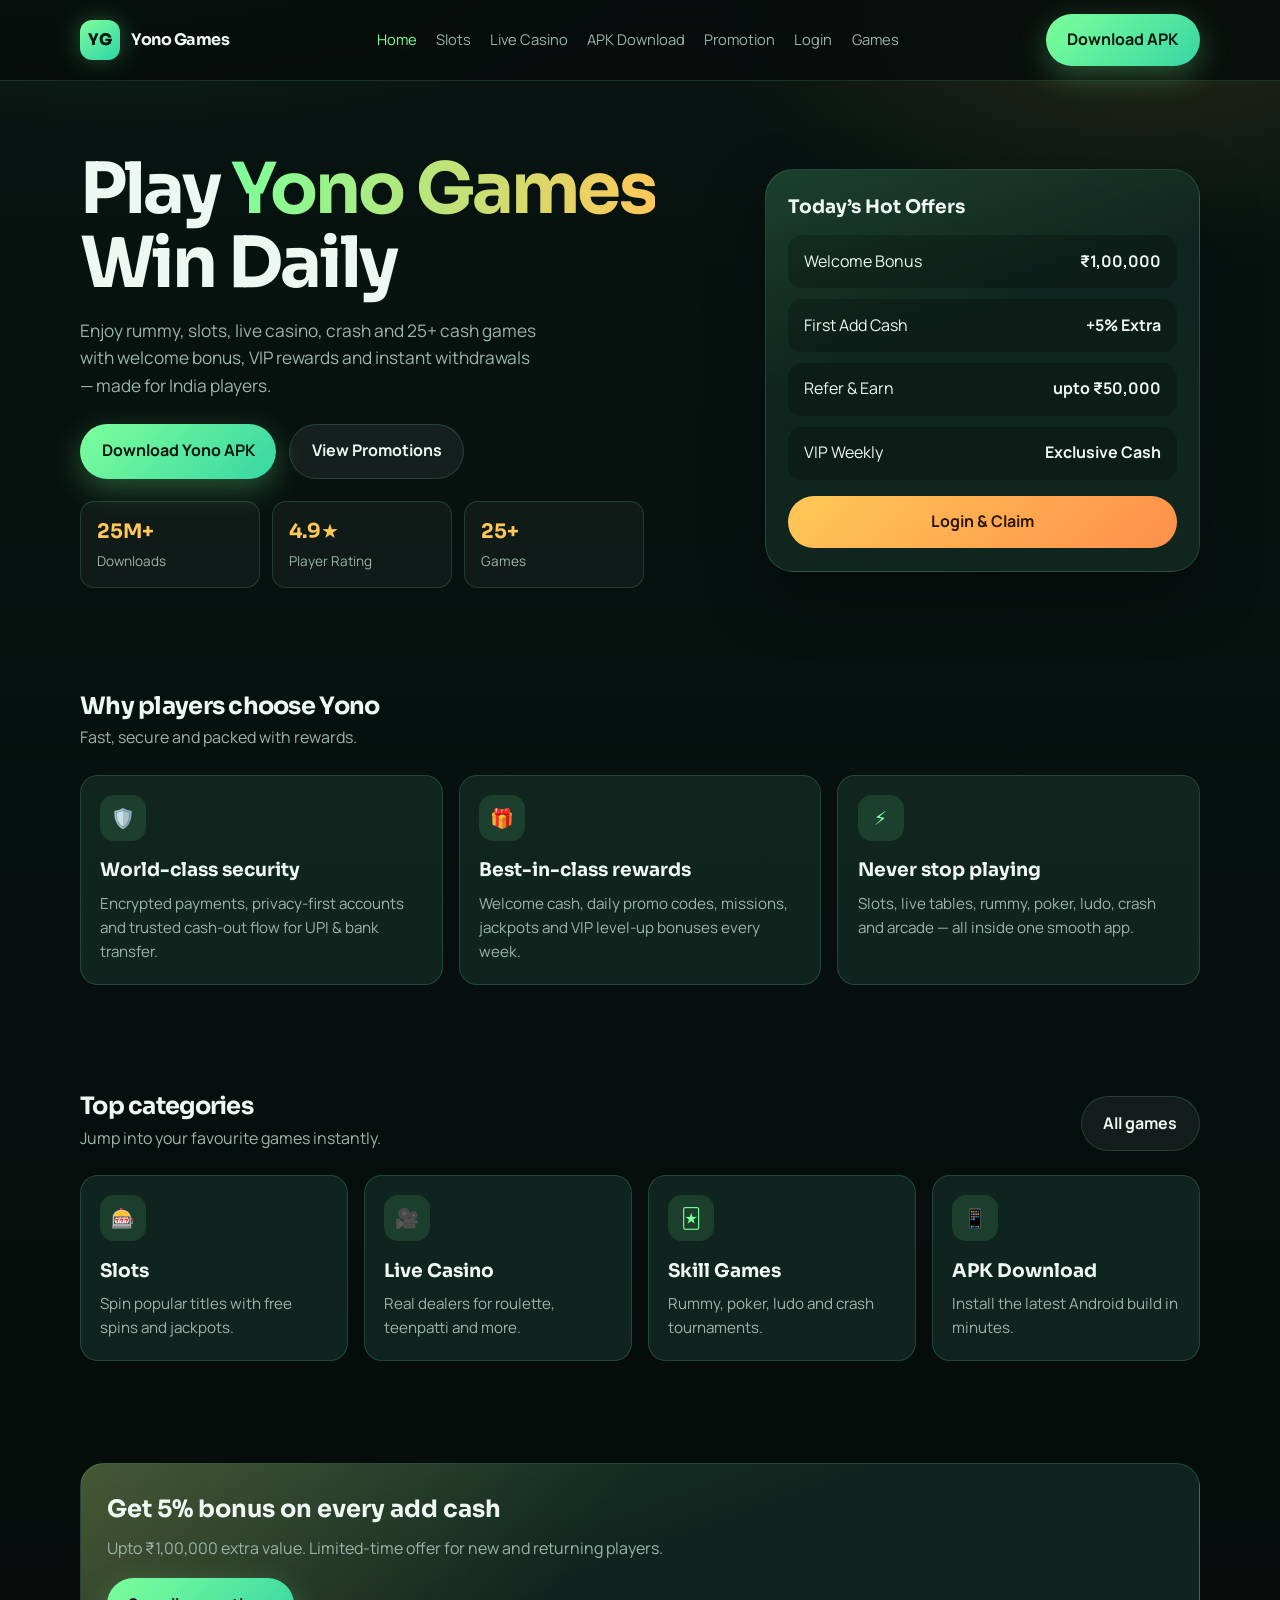
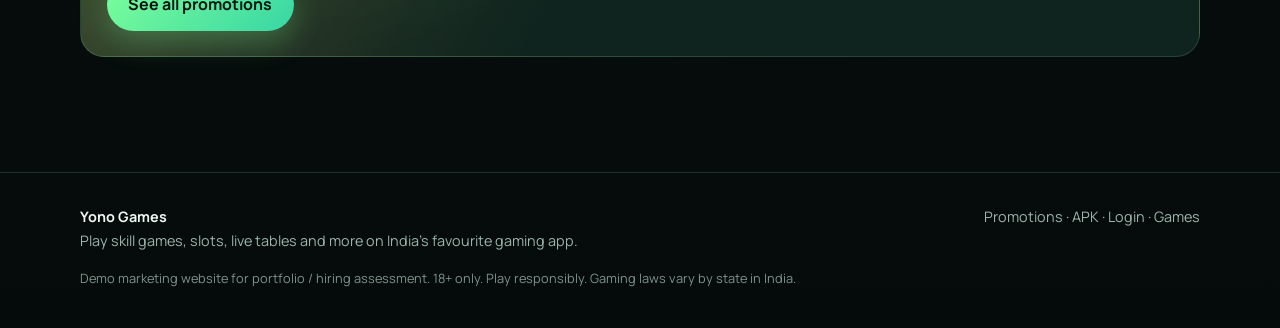
==== commit 7e9c19d5: "Fix broken live pages by restoring matching HTML HTML had been overwritten with an incompatible temp" ====
--- a/index.html
+++ b/index.html
@@ -3,141 +3,100 @@
 <head>
   <meta charset="UTF-8" />
   <meta name="viewport" content="width=device-width, initial-scale=1.0" />
-  <title>Yono Games | Play 25+ Games Win Upto ₹5 Crores Daily</title>
-  <meta name="description" content="Play Yono Games — Rummy, Teenpatti, Ludo, Poker, Slots, Arcade, Spin, Aviator, Mines and cash games. Welcome bonus, daily promo, VIP rewards." />
+  <title>Yono Games | Play Slots, Live Casino & Skill Games</title>
+  <meta name="description" content="Yono Games official brand site — slots, live casino, APK download, promotions and secure login for India players." />
+  <link rel="preconnect" href="https://fonts.googleapis.com" />
+  <link rel="preconnect" href="https://fonts.gstatic.com" crossorigin />
+  <link href="https://fonts.googleapis.com/css2?family=Manrope:wght@400;600;700&family=Sora:wght@600;700;800&display=swap" rel="stylesheet" />
+  <meta name="theme-color" content="#07110f" />
+  <meta name="color-scheme" content="dark" />
   <link rel="stylesheet" href="assets/styles.css" />
 </head>
 <body>
+  <a class="skip-link" href="#main">Skip to content</a>
   <header class="site-header" data-header></header>
-  <div class="side-dock" data-dock></div>
 
-  <section class="hero">
-    <div class="container hero-grid">
-      <div>
-        <h1>Play 25+ Games Win Upto ₹5 Crores Daily</h1>
-        <p class="sub">Play on India’s Best Gaming App — Rummy, Teenpatti, Ludo, Poker, Slots, Arcade, Spin, Aviator, Mines and more.</p>
-        <button class="apk-btn" data-apk-download>
-          <span class="progress"></span>
-          <span class="label-idle">⬇ Wait For Apk... Download App</span>
-          <span class="label-busy">Wait For Apk... 0% Downloaded</span>
-        </button>
-        <p class="bonus-note">🔥 Get 5% Bonus on every Add Cash up to ₹100,000</p>
-        <div class="rating-row">
-          <div><strong>4.9</strong> Rating</div>
-          <div><strong>25M+</strong> Downloads</div>
-          <div>Withdraw via <strong>UPI</strong> & Bank</div>
+  <main id="main">
+    <section class="container hero">
+      <div class="hero-copy">
+        <h1>Play <span>Yono Games</span> Win Daily</h1>
+        <p class="lead">
+          Enjoy rummy, slots, live casino, crash and 25+ cash games with welcome bonus,
+          VIP rewards and instant withdrawals — made for India players.
+        </p>
+        <div class="hero-actions">
+          <a class="btn btn-primary" href="apk.html">Download Yono APK</a>
+          <a class="btn btn-secondary" href="promotion.html">View Promotions</a>
+        </div>
+        <div class="stats">
+          <div class="stat"><strong>25M+</strong><span>Downloads</span></div>
+          <div class="stat"><strong>4.9★</strong><span>Player Rating</span></div>
+          <div class="stat"><strong>25+</strong><span>Games</span></div>
         </div>
       </div>
+
       <aside class="hero-card">
-        <h3 style="margin-bottom:.8rem">Why Yono Games?</h3>
-        <ul style="display:grid;gap:.7rem;color:rgba(255,255,255,.9)">
-          <li>✔ Welcome reward up to Rs 100,000 Bonus</li>
-          <li>✔ Refer & earn up to Rs 50,000 / friend</li>
-          <li>✔ Instant withdrawals 24×7</li>
-          <li>✔ VIP weekly & monthly bonus</li>
-          <li>✔ 25+ real cash games in one app</li>
+        <h3>Today’s Hot Offers</h3>
+        <ul class="bonus-list">
+          <li><span>Welcome Bonus</span><strong>₹1,00,000</strong></li>
+          <li><span>First Add Cash</span><strong>+5% Extra</strong></li>
+          <li><span>Refer & Earn</span><strong>upto ₹50,000</strong></li>
+          <li><span>VIP Weekly</span><strong>Exclusive Cash</strong></li>
         </ul>
-        <div style="margin-top:1rem;display:flex;gap:.6rem;flex-wrap:wrap">
-          <a class="btn btn-green" href="apk.html">APK Download</a>
-          <a class="btn btn-outline" href="login.html">Login</a>
+        <a class="btn btn-amber" style="width:100%;margin-top:1rem" href="login.html">Login & Claim</a>
+      </aside>
+    </section>
+
+    <section class="section container">
+      <div class="section-head">
+        <div>
+          <h2>Why players choose Yono</h2>
+          <p>Fast, secure and packed with rewards.</p>
         </div>
-      </aside>
-    </div>
-  </section>
-
-  <section class="section">
-    <div class="container">
-      <h2>Truly Best India Game Platform</h2>
-      <p class="lead">World class security, best offers & innovative gaming in one place.</p>
-      <div class="grid-4">
-        <article class="card"><h3>World Class Security</h3><p>Zero fraud guarantee, safe transactions, complete data & identity privacy.</p></article>
-        <article class="card"><h3>Offers & Rewards</h3><p>Welcome bonus, referrals, unlimited mission earnings and daily promo codes.</p></article>
-        <article class="card"><h3>Most Innovative</h3><p>Rummy, Poker, Ludo, Domino, UNO and skill games in one app — industry first.</p></article>
-        <article class="card"><h3>Never Stop Playing</h3><p>25+ games, free cash tournaments, leaderboards worth more than 1 Cr/month.</p></article>
       </div>
-    </div>
-  </section>
-
-  <section class="section alt">
-    <div class="container">
-      <h2>Top Games on Yono Games</h2>
-      <p class="lead">Start playing popular cash games instantly.</p>
-      <div class="grid-5">
-        <a class="card game-tile" href="games.html"><div class="emoji">🃏</div><h3>Rummy</h3></a>
-        <a class="card game-tile" href="games.html"><div class="emoji">🎲</div><h3>Ludo</h3></a>
-        <a class="card game-tile" href="games.html"><div class="emoji">♠️</div><h3>Poker</h3></a>
-        <a class="card game-tile" href="games.html"><div class="emoji">🚀</div><h3>Crash</h3></a>
-        <a class="card game-tile" href="live-casino.html"><div class="emoji">🂡</div><h3>Andar Bahar</h3></a>
-        <a class="card game-tile" href="games.html"><div class="emoji">🎯</div><h3>Wingo Lottery</h3></a>
-        <a class="card game-tile" href="games.html"><div class="emoji">7️⃣</div><h3>7 Up Down</h3></a>
-        <a class="card game-tile" href="live-casino.html"><div class="emoji">🐉</div><h3>Dragon & Tiger</h3></a>
-        <a class="card game-tile" href="games.html"><div class="emoji">🎲</div><h3>Jhandi Munda</h3></a>
-        <a class="card game-tile" href="live-casino.html"><div class="emoji">🎡</div><h3>Roulette</h3></a>
-        <a class="card game-tile" href="slots.html"><div class="emoji">🎰</div><h3>Slots</h3></a>
-        <a class="card game-tile" href="live-casino.html"><div class="emoji">🎥</div><h3>Live Casino</h3></a>
-      </div>
-      <div style="margin-top:1.2rem">
-        <a class="btn btn-primary" href="apk.html">Start Playing</a>
-      </div>
-    </div>
-  </section>
-
-  <section class="section">
-    <div class="container">
-      <h2>Best Gaming Experience</h2>
-      <div class="grid-3" style="margin-top:1rem">
-        <article class="card"><h3>Welcome Bonus</h3><p>Get started with big welcome rewards and first add-cash boost.</p></article>
-        <article class="card"><h3>VIP Club</h3><p>Level-up bonus, VIP weekly bonus and VIP monthly cash drops.</p></article>
-        <article class="card"><h3>Leaderboard</h3><p>Daily leader board, Yono jackpot and free cash tournaments.</p></article>
-        <article class="card"><h3>Salon Club</h3><p>Create rooms and play Poker, Rummy, Ludo with friends.</p></article>
-        <article class="card"><h3>Social Center</h3><p>Chat, compete and enjoy community gaming every day.</p></article>
-        <article class="card"><h3>25+ Games</h3><p>Slots, live tables, arcade, spin, aviator, mines and more.</p></article>
-      </div>
-    </div>
-  </section>
-
-  <section class="section alt">
-    <div class="container">
-      <h2>Earn more with Yono Games</h2>
-      <div class="grid-2" style="margin-top:1rem">
+      <div class="grid-3">
         <article class="card">
-          <h3>Refer and Earn</h3>
-          <p>Earn upto ₹50,000 every time you refer a friend.</p>
-          <a class="btn btn-primary" style="margin-top:.8rem" href="promotion.html">View Promotions</a>
+          <div class="icon">🛡️</div>
+          <h3>World-class security</h3>
+          <p>Encrypted payments, privacy-first accounts and trusted cash-out flow for UPI & bank transfer.</p>
         </article>
         <article class="card">
-          <h3>Are you an Influencer?</h3>
-          <p>Earn lakhs of rupees every time your followers play a game.</p>
-          <a class="btn btn-green" style="margin-top:.8rem" href="login.html">Login to Start</a>
+          <div class="icon">🎁</div>
+          <h3>Best-in-class rewards</h3>
+          <p>Welcome cash, daily promo codes, missions, jackpots and VIP level-up bonuses every week.</p>
+        </article>
+        <article class="card">
+          <div class="icon">⚡</div>
+          <h3>Never stop playing</h3>
+          <p>Slots, live tables, rummy, poker, ludo, crash and arcade — all inside one smooth app.</p>
         </article>
       </div>
-    </div>
-  </section>
+    </section>
 
-  <section class="section">
-    <div class="container">
-      <h2>Trusted by 1 Crore players</h2>
-      <p class="lead">Made with ❤️ in India, for India! Ratings 4.6 / 12,878</p>
-      <div class="grid-3">
-        <article class="card review"><div class="stars">★★★★★</div><h3>Rummy Gamer · Won ₹2 Crore+</h3><p>Best online earning app for real cash Rummy, Poker and Ludo.</p></article>
-        <article class="card review"><div class="stars">★★★★★</div><h3>Crash Gamer · Won ₹1.5 Crore+</h3><p>Crash is easy and exciting — I play every day and win prizes.</p></article>
-        <article class="card review"><div class="stars">★★★★☆</div><h3>Poker Gamer · Won ₹30 Lakh+</h3><p>Amazing app with 25+ games. I earn daily from Poker & Teenpatti.</p></article>
+    <section class="section container">
+      <div class="section-head">
+        <div>
+          <h2>Top categories</h2>
+          <p>Jump into your favourite games instantly.</p>
+        </div>
+        <a class="btn btn-secondary" href="games.html">All games</a>
       </div>
-    </div>
-  </section>
+      <div class="grid-4">
+        <a class="card" href="slots.html"><div class="icon">🎰</div><h3>Slots</h3><p>Spin popular titles with free spins and jackpots.</p></a>
+        <a class="card" href="live-casino.html"><div class="icon">🎥</div><h3>Live Casino</h3><p>Real dealers for roulette, teenpatti and more.</p></a>
+        <a class="card" href="games.html"><div class="icon">🃏</div><h3>Skill Games</h3><p>Rummy, poker, ludo and crash tournaments.</p></a>
+        <a class="card" href="apk.html"><div class="icon">📱</div><h3>APK Download</h3><p>Install the latest Android build in minutes.</p></a>
+      </div>
+    </section>
 
-  <section class="section alt">
-    <div class="container" style="text-align:center">
-      <h2>Download the Yono Games app</h2>
-      <p class="lead">Play. Win. Earn — Baccarat, Rummy, Casual Games and more</p>
-      <button class="apk-btn" data-apk-download>
-        <span class="progress"></span>
-        <span class="label-idle">⬇ Tap to download the APP</span>
-        <span class="label-busy">Wait For Apk... 0% Downloaded</span>
-      </button>
-      <p class="bonus-note">🔥 Get 5% Bonus on 1st Add Cash up to ₹100,000</p>
-    </div>
-  </section>
+    <section class="section container">
+      <div class="promo-banner">
+        <h2 style="font-family:var(--font-display);margin-bottom:.5rem">Get 5% bonus on every add cash</h2>
+        <p style="color:var(--muted);margin-bottom:1rem">Upto ₹1,00,000 extra value. Limited-time offer for new and returning players.</p>
+        <a class="btn btn-primary" href="promotion.html">See all promotions</a>
+      </div>
+    </section>
+  </main>
 
   <footer class="site-footer" data-footer></footer>
   <script src="assets/site.js"></script>
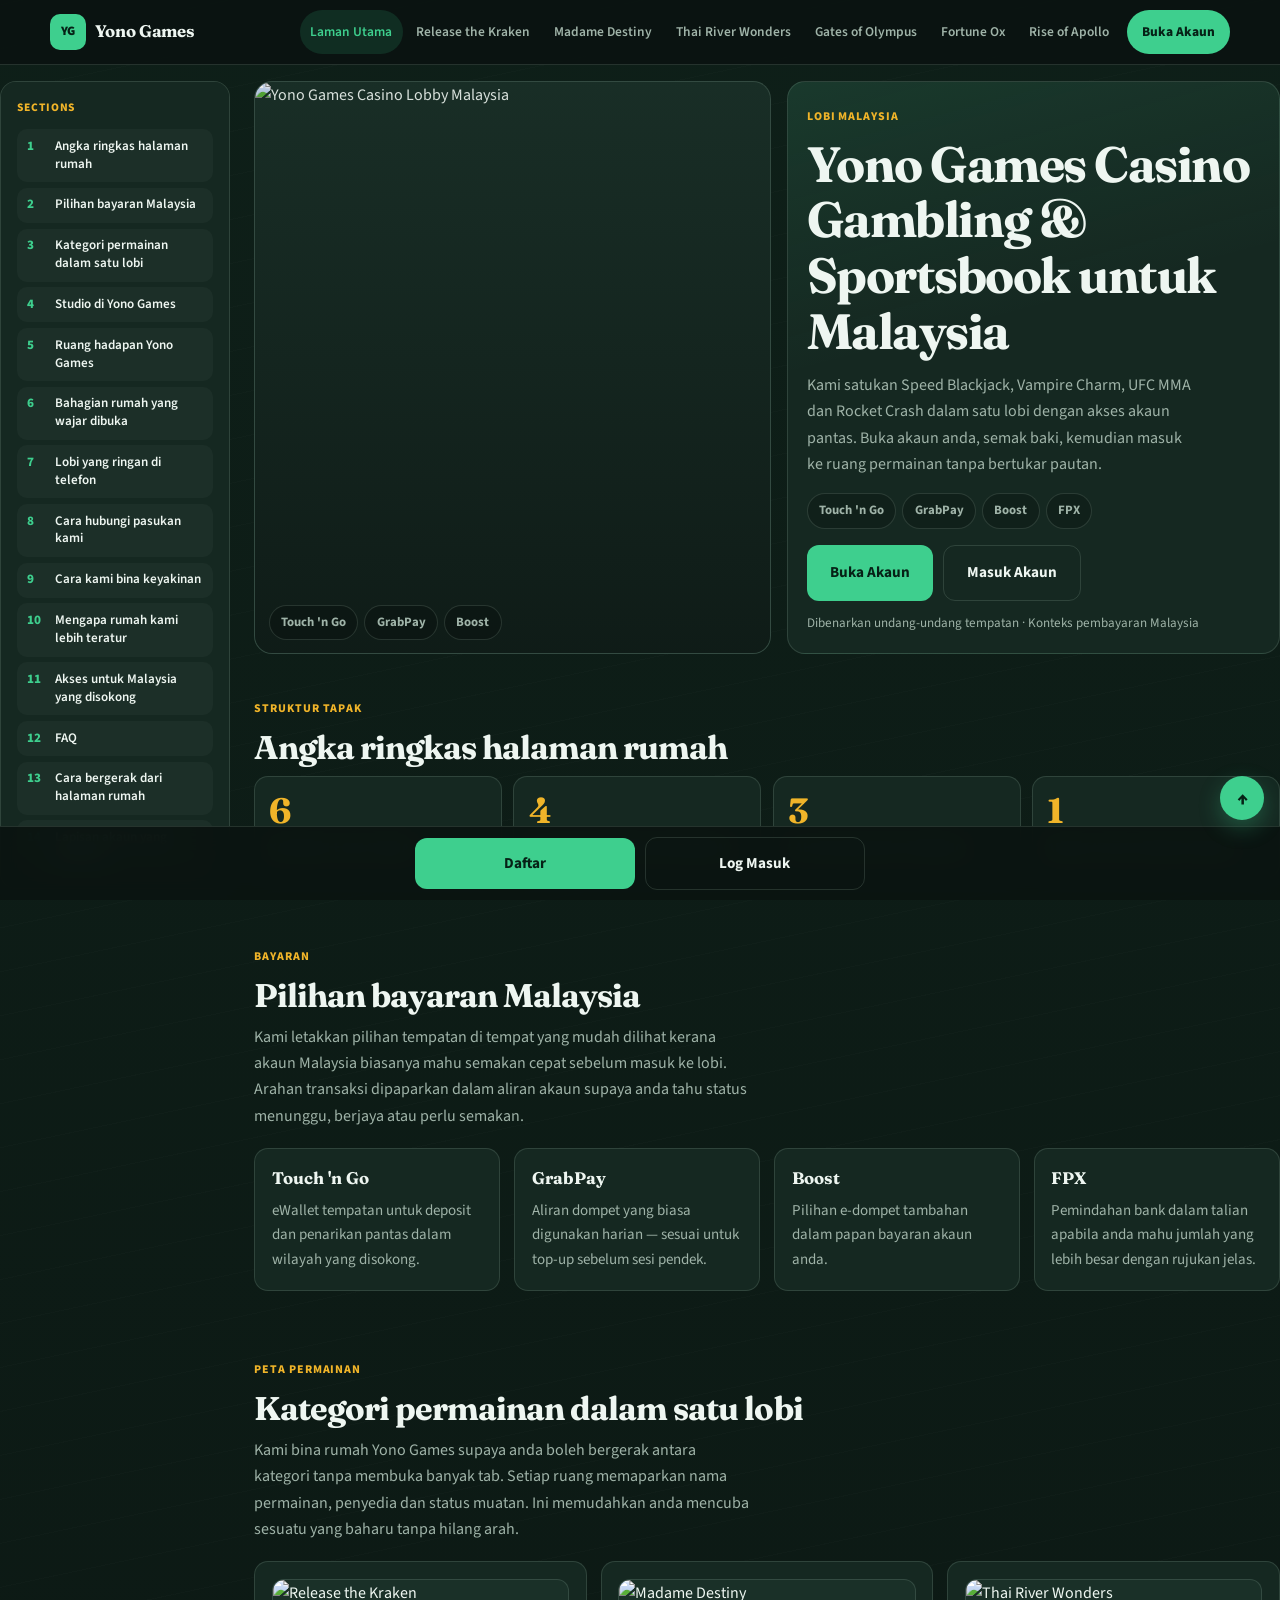
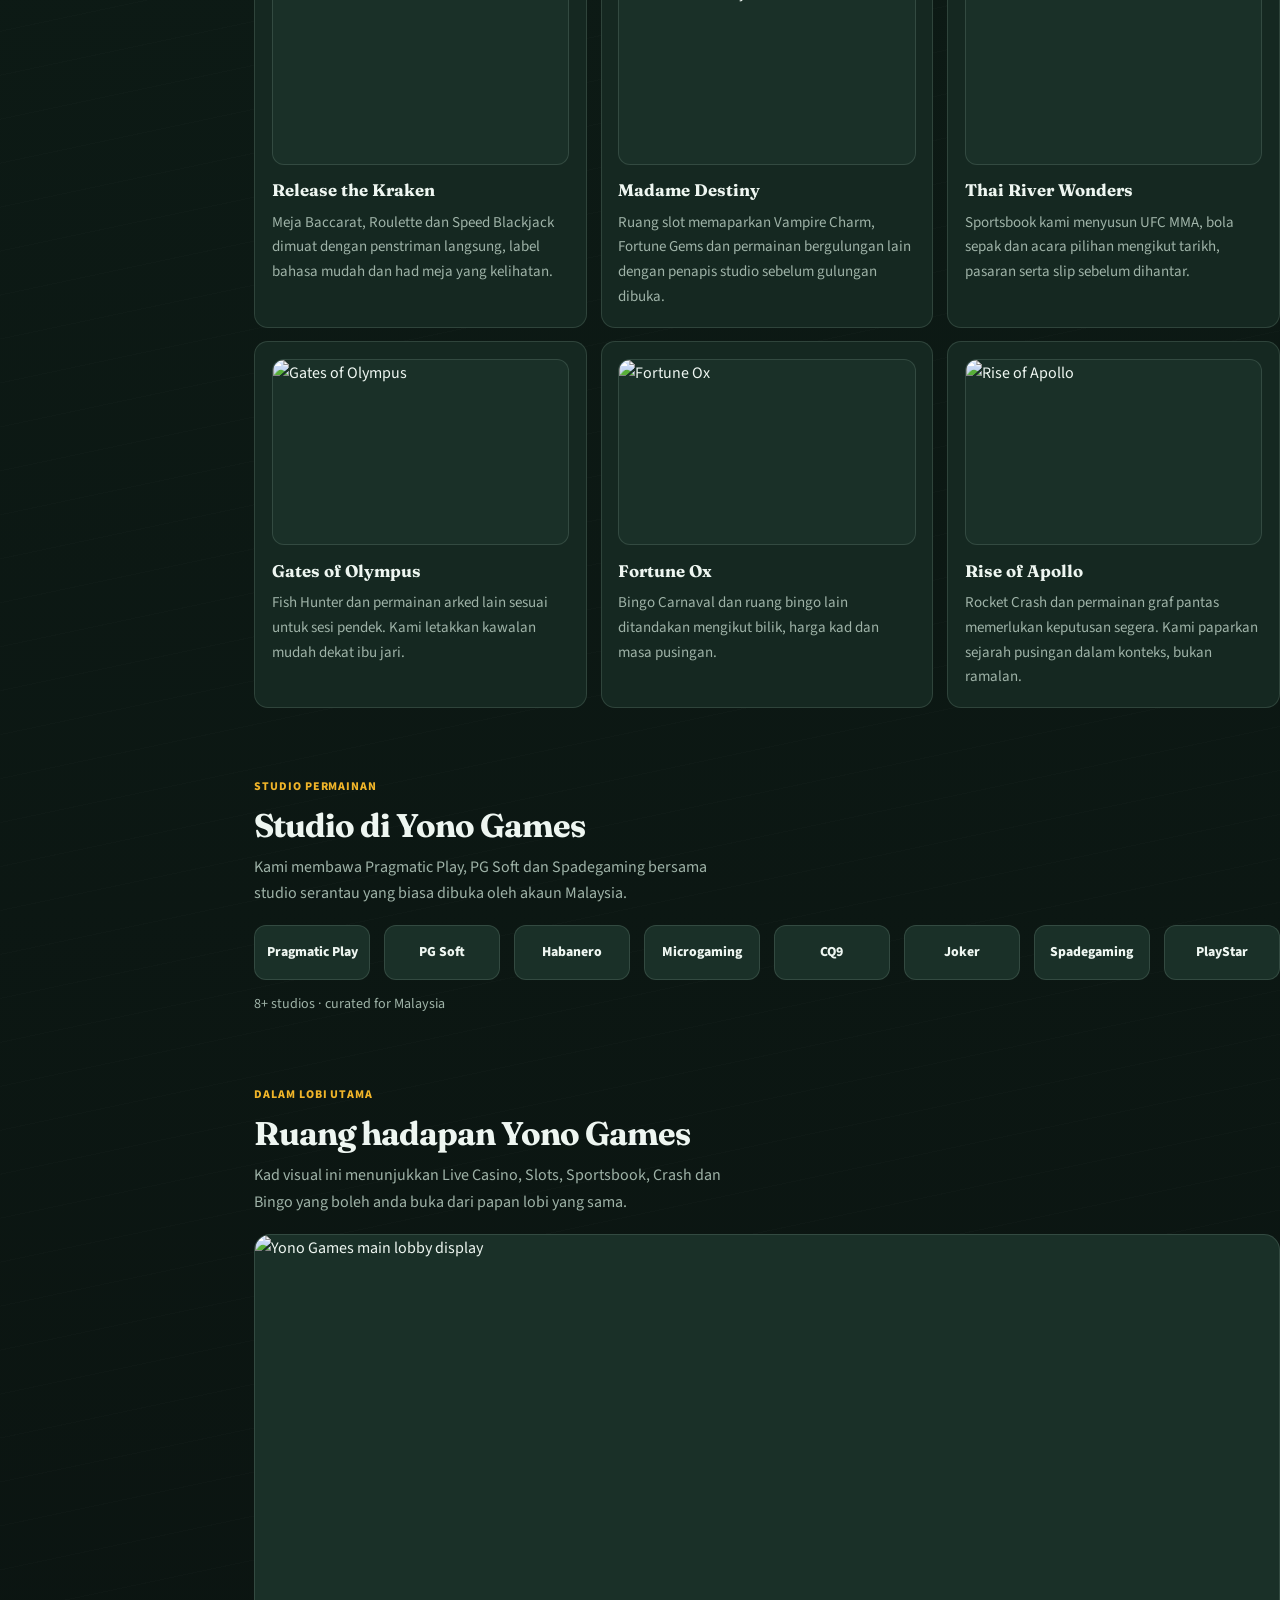
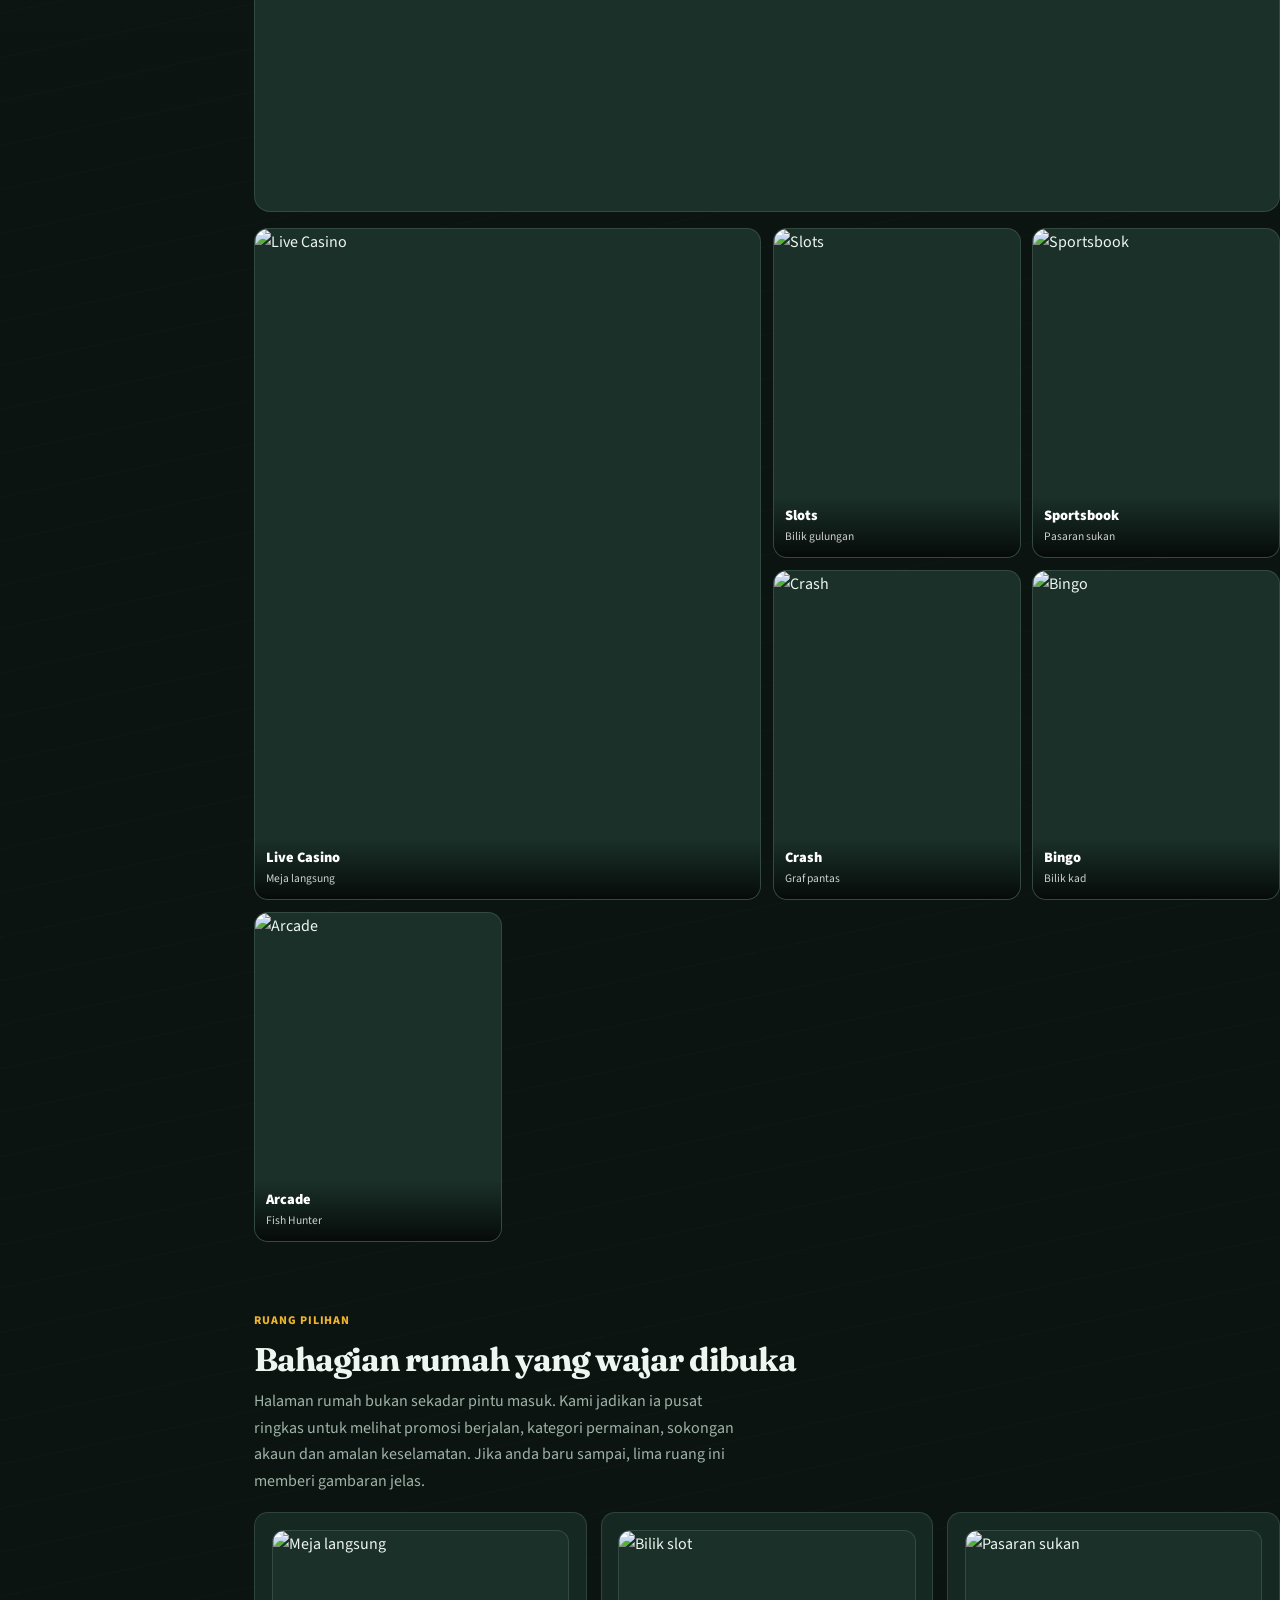
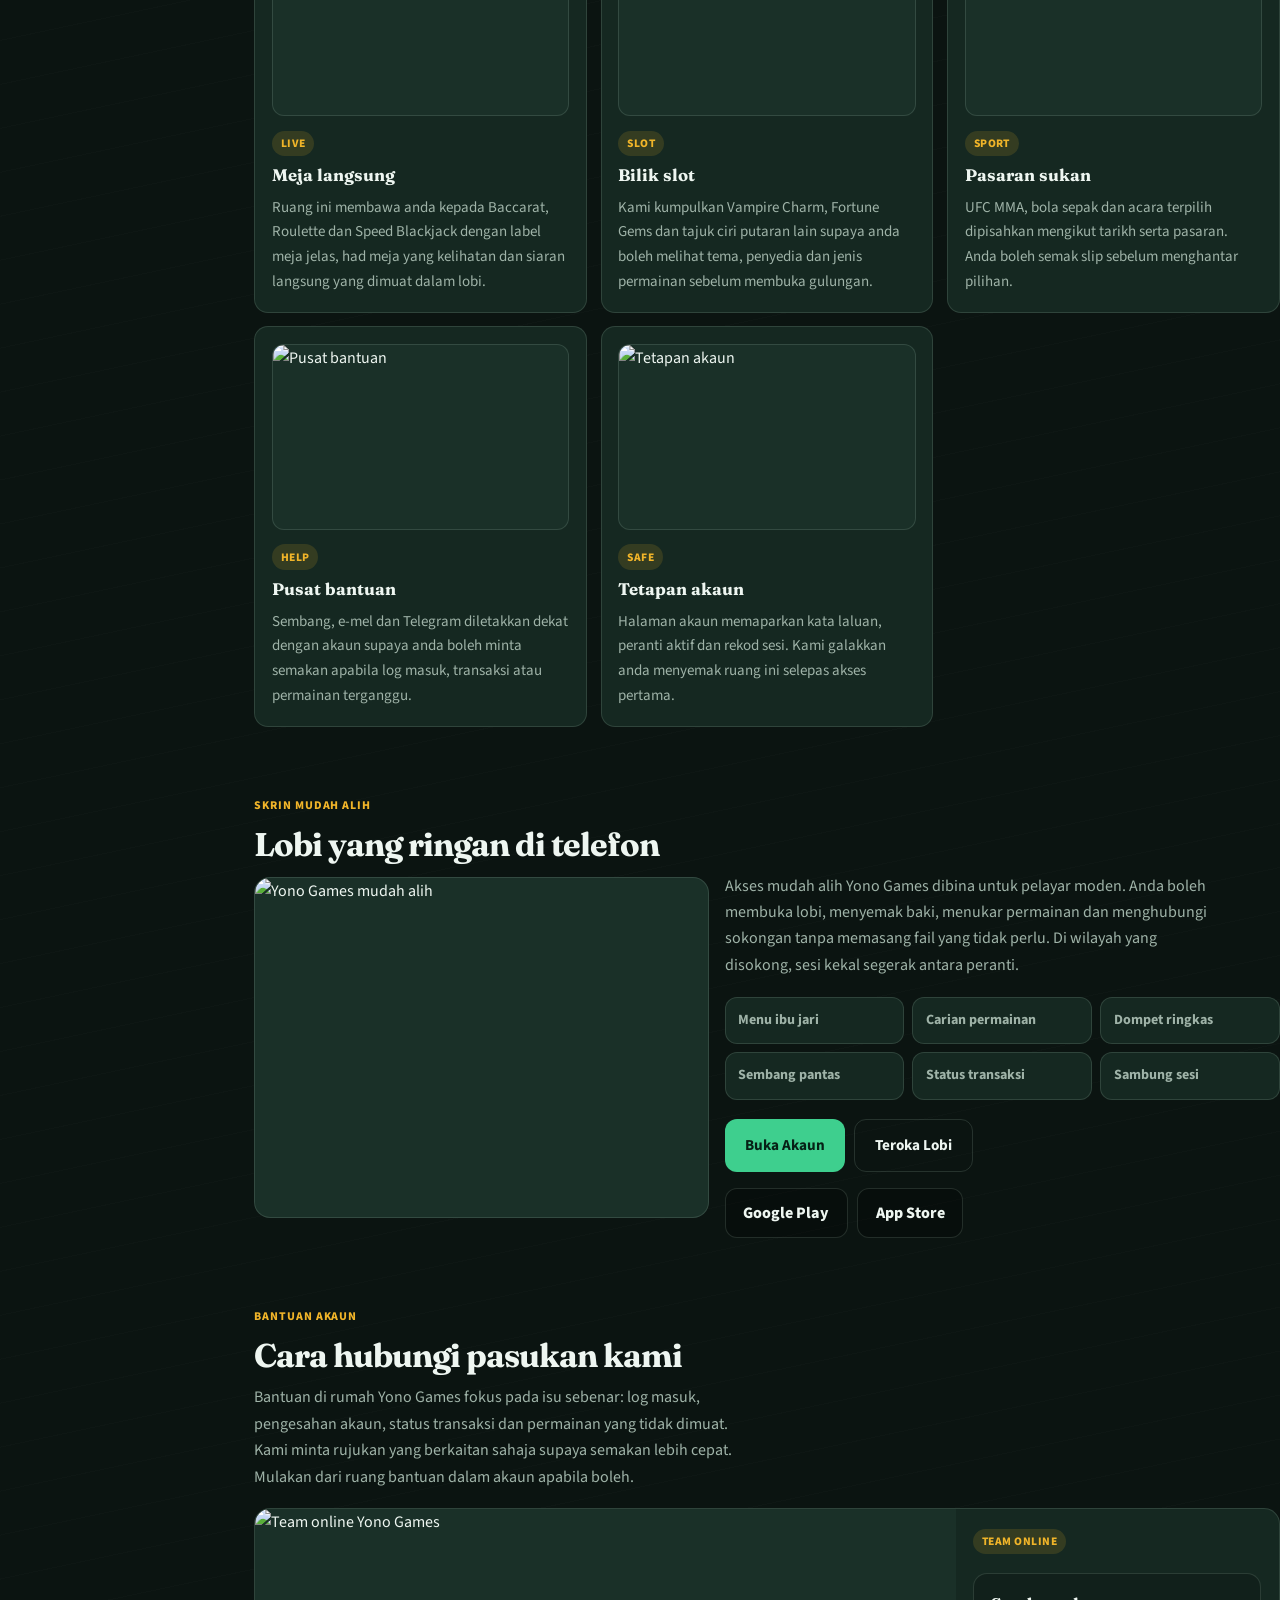
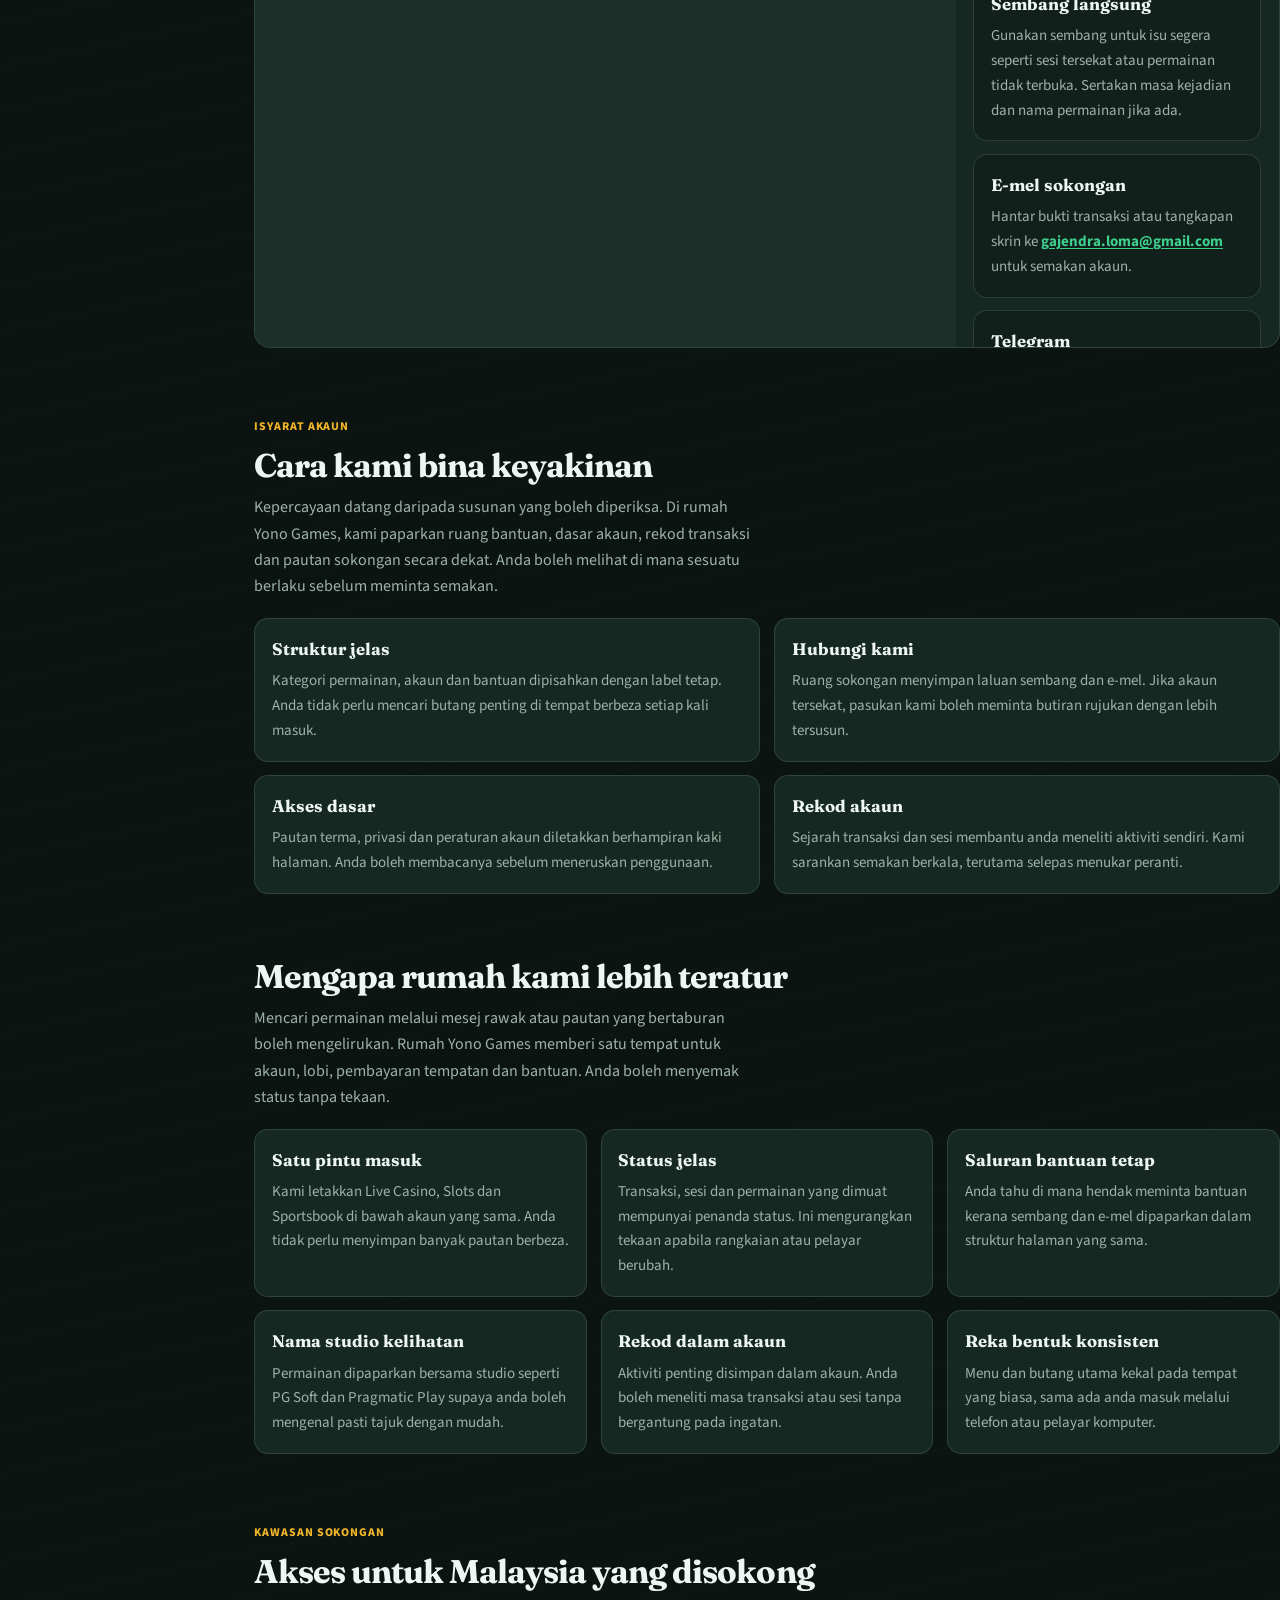
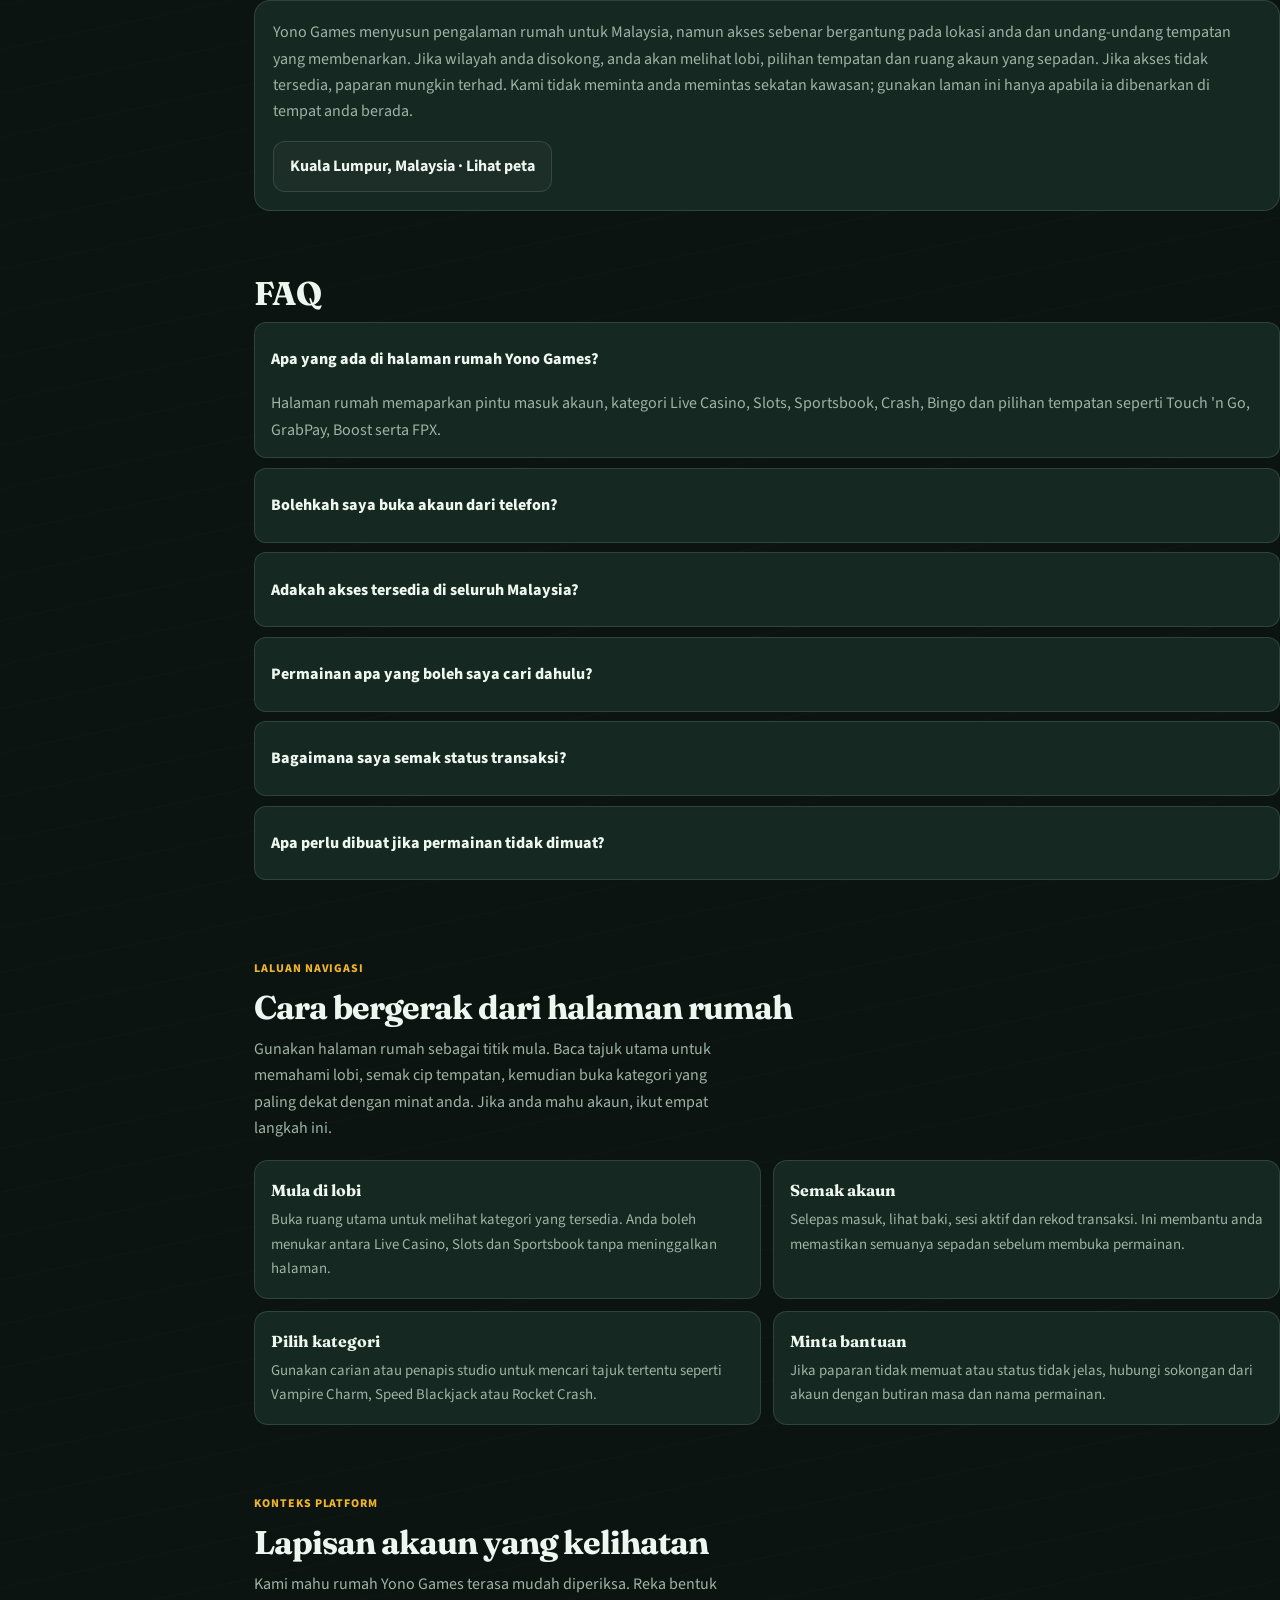
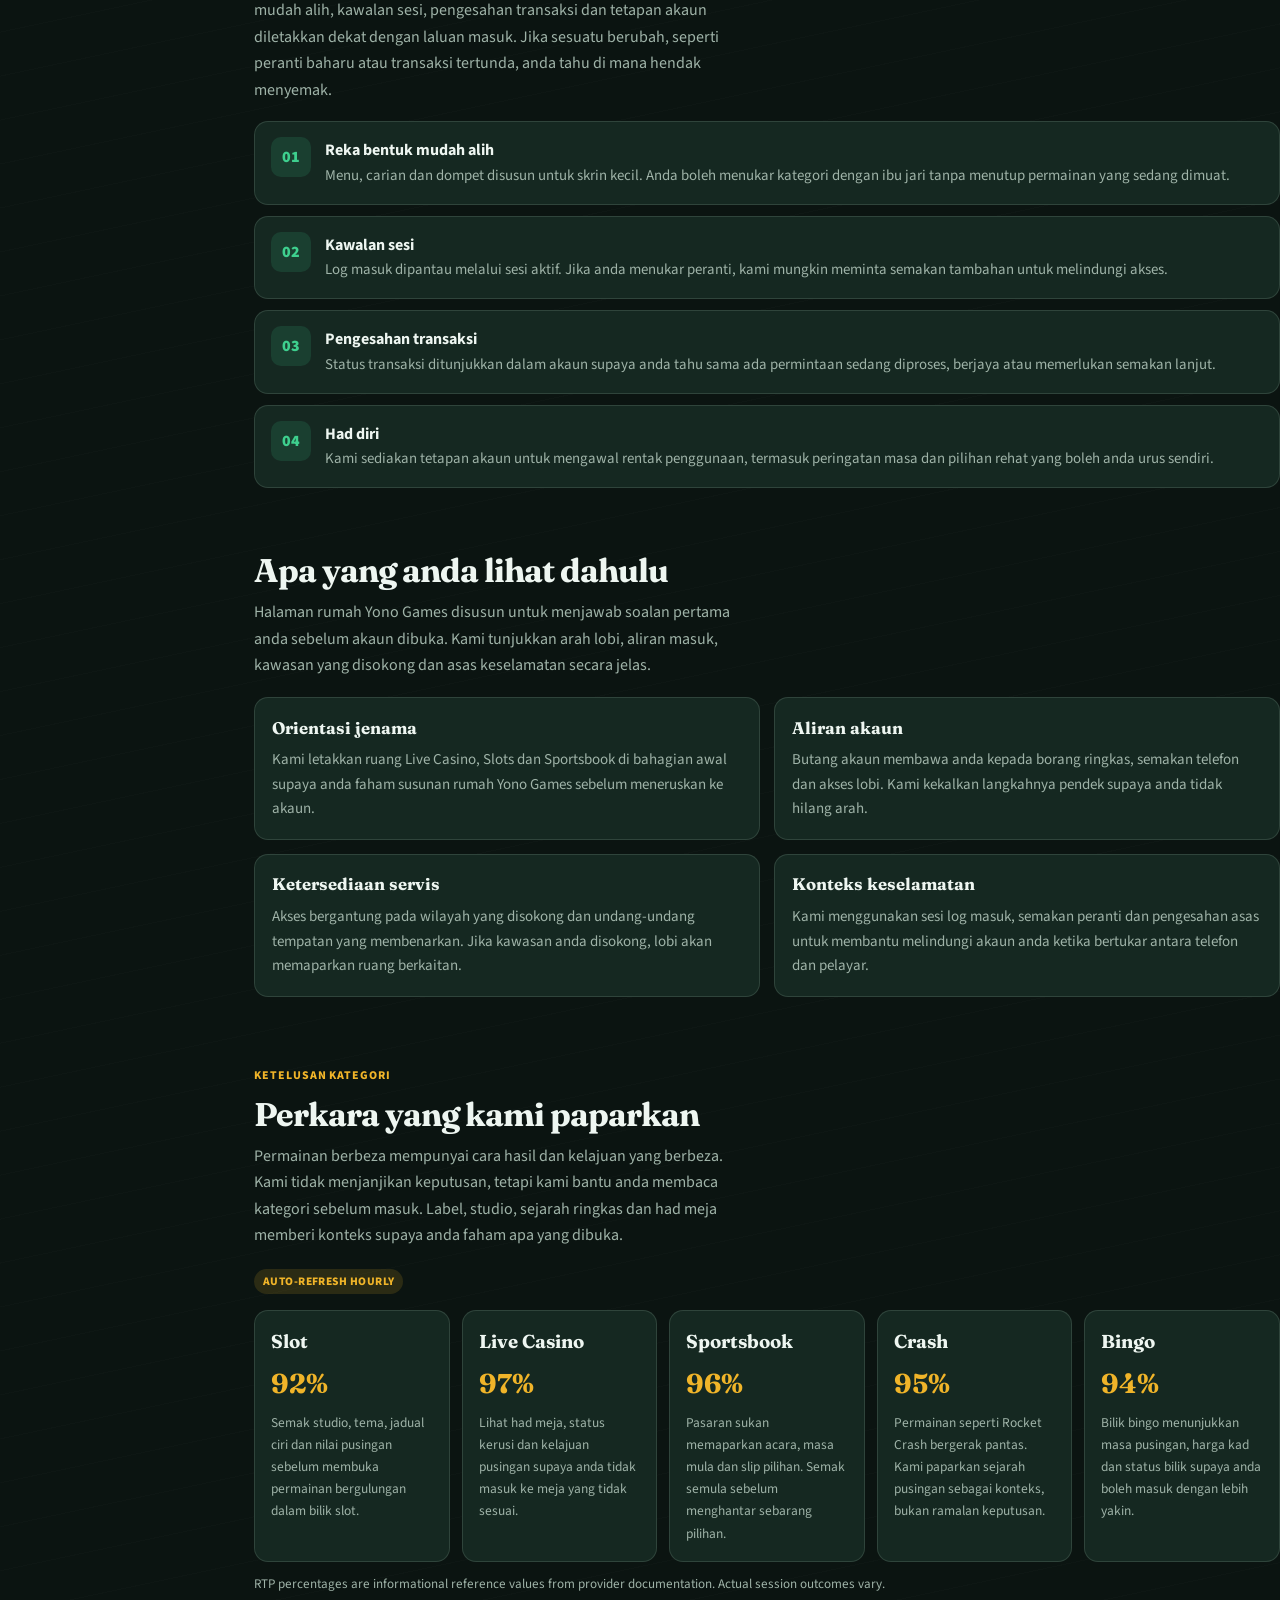
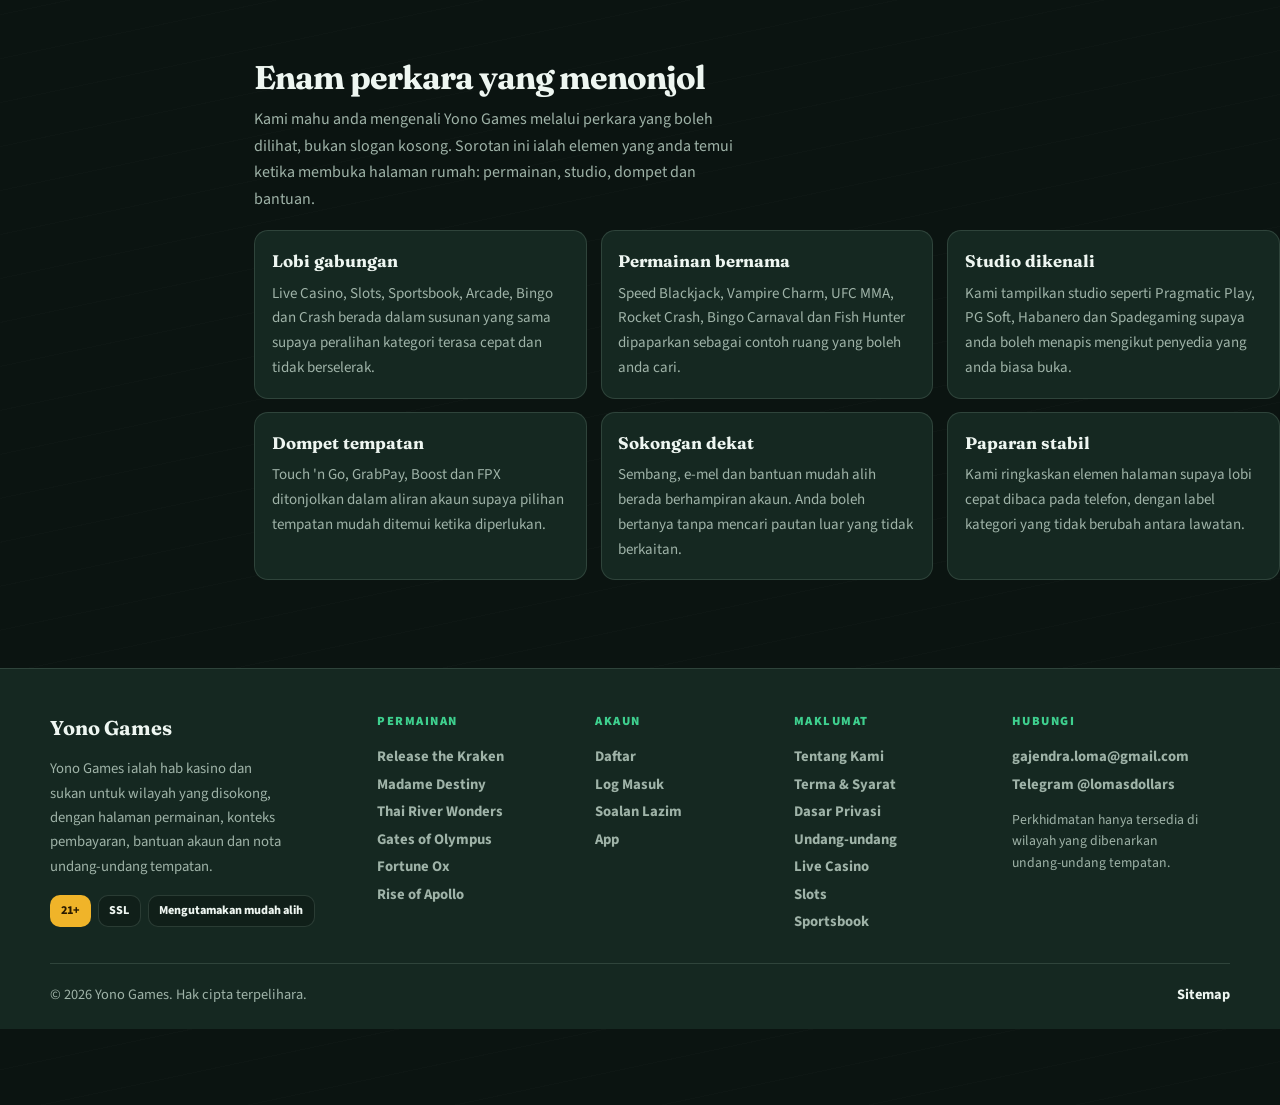
==== commit 1a0dd781: "update for yono games" ====
--- a/index.html
+++ b/index.html
@@ -1,101 +1,432 @@
 <!DOCTYPE html>
-<html lang="en">
+<html lang="ms-MY">
 <head>
   <meta charset="UTF-8" />
-  <meta name="viewport" content="width=device-width, initial-scale=1.0" />
-  <title>Yono Games | Play Slots, Live Casino & Skill Games</title>
-  <meta name="description" content="Yono Games official brand site — slots, live casino, APK download, promotions and secure login for India players." />
+  <meta name="viewport" content="width=device-width, initial-scale=1.0, viewport-fit=cover" />
+  <meta name="theme-color" content="#0b1411" />
+  <link rel="icon" href="assets/favicon.ico" sizes="any" />
+  <link rel="icon" type="image/png" href="assets/favicon-32.png" sizes="32x32" />
+  <link rel="apple-touch-icon" href="assets/apple-touch-icon.png" />
+  <title>Yono Games Malaysia players: Casino Gambling & Sportsbook</title>
+  <meta name="description" content="Yono Games satukan Live Casino, Slots dan Sportsbook dengan Touch 'n Go, GrabPay, Boost serta FPX di wilayah Malaysia yang disokong." />
   <link rel="preconnect" href="https://fonts.googleapis.com" />
   <link rel="preconnect" href="https://fonts.gstatic.com" crossorigin />
-  <link href="https://fonts.googleapis.com/css2?family=Manrope:wght@400;600;700&family=Sora:wght@600;700;800&display=swap" rel="stylesheet" />
-  <meta name="theme-color" content="#07110f" />
-  <meta name="color-scheme" content="dark" />
+  <link href="https://fonts.googleapis.com/css2?family=Fraunces:opsz,wght@9..144,600;9..144,700&family=Source+Sans+3:wght@400;600;700;800&display=swap" rel="stylesheet" />
   <link rel="stylesheet" href="assets/styles.css" />
 </head>
 <body>
-  <a class="skip-link" href="#main">Skip to content</a>
   <header class="site-header" data-header></header>
 
-  <main id="main">
-    <section class="container hero">
-      <div class="hero-copy">
-        <h1>Play <span>Yono Games</span> Win Daily</h1>
-        <p class="lead">
-          Enjoy rummy, slots, live casino, crash and 25+ cash games with welcome bonus,
-          VIP rewards and instant withdrawals — made for India players.
-        </p>
-        <div class="hero-actions">
-          <a class="btn btn-primary" href="apk.html">Download Yono APK</a>
-          <a class="btn btn-secondary" href="promotion.html">View Promotions</a>
-        </div>
+  <main class="container page-shell">
+    <aside class="toc" aria-label="Table of contents">
+      <div class="toc-label">Sections</div>
+      <a class="toc-link" href="#stats"><span>1</span> Angka ringkas halaman rumah</a>
+      <a class="toc-link" href="#payments"><span>2</span> Pilihan bayaran Malaysia</a>
+      <a class="toc-link" href="#games"><span>3</span> Kategori permainan dalam satu lobi</a>
+      <a class="toc-link" href="#studios"><span>4</span> Studio di Yono Games</a>
+      <a class="toc-link" href="#lobby"><span>5</span> Ruang hadapan Yono Games</a>
+      <a class="toc-link" href="#areas"><span>6</span> Bahagian rumah yang wajar dibuka</a>
+      <a class="toc-link" href="#mobile"><span>7</span> Lobi yang ringan di telefon</a>
+      <a class="toc-link" href="#support"><span>8</span> Cara hubungi pasukan kami</a>
+      <a class="toc-link" href="#trust"><span>9</span> Cara kami bina keyakinan</a>
+      <a class="toc-link" href="#why"><span>10</span> Mengapa rumah kami lebih teratur</a>
+      <a class="toc-link" href="#area"><span>11</span> Akses untuk Malaysia yang disokong</a>
+      <a class="toc-link" href="#faq"><span>12</span> FAQ</a>
+      <a class="toc-link" href="#navpath"><span>13</span> Cara bergerak dari halaman rumah</a>
+      <a class="toc-link" href="#layers"><span>14</span> Lapisan akaun yang kelihatan</a>
+      <a class="toc-link" href="#first"><span>15</span> Apa yang anda lihat dahulu</a>
+      <a class="toc-link" href="#rtp"><span>16</span> Perkara yang kami paparkan</a>
+      <a class="toc-link" href="#highlights"><span>17</span> Enam perkara yang menonjol</a>
+    </aside>
+
+    <div>
+      <nav class="toc-mobile" aria-label="Section shortcuts">
+        <a href="#stats"><span>1</span>Stats</a>
+        <a href="#payments"><span>2</span>Bayaran</a>
+        <a href="#games"><span>3</span>Permainan</a>
+        <a href="#studios"><span>4</span>Studio</a>
+        <a href="#support"><span>8</span>Bantuan</a>
+        <a href="#faq"><span>12</span>FAQ</a>
+        <a href="#highlights"><span>17</span>Sorotan</a>
+      </nav>
+      <section class="hero">
+        <div class="hero-media">
+          <img src="https://lucky555slot.net/img/lucky555slot-home-casino-brand-18.jpg" alt="Yono Games Casino Lobby Malaysia" width="1152" height="576" />
+          <div class="chip-float">
+            <span class="pay-chip">Touch 'n Go</span>
+            <span class="pay-chip">GrabPay</span>
+            <span class="pay-chip">Boost</span>
+          </div>
+        </div>
+        <div class="hero-copy">
+          <p class="eyebrow">Lobi Malaysia</p>
+          <h1>Yono Games Casino Gambling & Sportsbook untuk Malaysia</h1>
+          <p class="lead">
+            Kami satukan Speed Blackjack, Vampire Charm, UFC MMA dan Rocket Crash dalam satu lobi dengan akses akaun pantas. Buka akaun anda, semak baki, kemudian masuk ke ruang permainan tanpa bertukar pautan.
+          </p>
+          <div class="pay-row">
+            <span class="pay-chip">Touch 'n Go</span>
+            <span class="pay-chip">GrabPay</span>
+            <span class="pay-chip">Boost</span>
+            <span class="pay-chip">FPX</span>
+          </div>
+          <div class="hero-actions">
+            <a class="btn btn-primary btn-lg" href="login.html">Buka Akaun</a>
+            <a class="btn btn-ghost btn-lg" href="login.html">Masuk Akaun</a>
+          </div>
+          <p class="legal-note">Dibenarkan undang-undang tempatan · Konteks pembayaran Malaysia</p>
+        </div>
+      </section>
+
+      <section class="section" id="stats">
+        <p class="section-kicker">Struktur tapak</p>
+        <h2>Angka ringkas halaman rumah</h2>
         <div class="stats">
-          <div class="stat"><strong>25M+</strong><span>Downloads</span></div>
-          <div class="stat"><strong>4.9★</strong><span>Player Rating</span></div>
-          <div class="stat"><strong>25+</strong><span>Games</span></div>
-        </div>
-      </div>
-
-      <aside class="hero-card">
-        <h3>Today’s Hot Offers</h3>
-        <ul class="bonus-list">
-          <li><span>Welcome Bonus</span><strong>₹1,00,000</strong></li>
-          <li><span>First Add Cash</span><strong>+5% Extra</strong></li>
-          <li><span>Refer & Earn</span><strong>upto ₹50,000</strong></li>
-          <li><span>VIP Weekly</span><strong>Exclusive Cash</strong></li>
-        </ul>
-        <a class="btn btn-amber" style="width:100%;margin-top:1rem" href="login.html">Login & Claim</a>
-      </aside>
-    </section>
-
-    <section class="section container">
-      <div class="section-head">
-        <div>
-          <h2>Why players choose Yono</h2>
-          <p>Fast, secure and packed with rewards.</p>
-        </div>
-      </div>
-      <div class="grid-3">
-        <article class="card">
-          <div class="icon">🛡️</div>
-          <h3>World-class security</h3>
-          <p>Encrypted payments, privacy-first accounts and trusted cash-out flow for UPI & bank transfer.</p>
-        </article>
-        <article class="card">
-          <div class="icon">🎁</div>
-          <h3>Best-in-class rewards</h3>
-          <p>Welcome cash, daily promo codes, missions, jackpots and VIP level-up bonuses every week.</p>
-        </article>
-        <article class="card">
-          <div class="icon">⚡</div>
-          <h3>Never stop playing</h3>
-          <p>Slots, live tables, rummy, poker, ludo, crash and arcade — all inside one smooth app.</p>
-        </article>
-      </div>
-    </section>
-
-    <section class="section container">
-      <div class="section-head">
-        <div>
-          <h2>Top categories</h2>
-          <p>Jump into your favourite games instantly.</p>
-        </div>
-        <a class="btn btn-secondary" href="games.html">All games</a>
-      </div>
-      <div class="grid-4">
-        <a class="card" href="slots.html"><div class="icon">🎰</div><h3>Slots</h3><p>Spin popular titles with free spins and jackpots.</p></a>
-        <a class="card" href="live-casino.html"><div class="icon">🎥</div><h3>Live Casino</h3><p>Real dealers for roulette, teenpatti and more.</p></a>
-        <a class="card" href="games.html"><div class="icon">🃏</div><h3>Skill Games</h3><p>Rummy, poker, ludo and crash tournaments.</p></a>
-        <a class="card" href="apk.html"><div class="icon">📱</div><h3>APK Download</h3><p>Install the latest Android build in minutes.</p></a>
-      </div>
-    </section>
-
-    <section class="section container">
-      <div class="promo-banner">
-        <h2 style="font-family:var(--font-display);margin-bottom:.5rem">Get 5% bonus on every add cash</h2>
-        <p style="color:var(--muted);margin-bottom:1rem">Upto ₹1,00,000 extra value. Limited-time offer for new and returning players.</p>
-        <a class="btn btn-primary" href="promotion.html">See all promotions</a>
-      </div>
-    </section>
+          <div class="stat"><strong>6</strong><span>kategori lobi utama</span></div>
+          <div class="stat"><strong>4</strong><span>pilihan tempatan dipaparkan</span></div>
+          <div class="stat"><strong>3</strong><span>laluan bantuan tersedia</span></div>
+          <div class="stat"><strong>1</strong><span>akaun untuk semua ruang</span></div>
+        </div>
+      </section>
+
+      <section class="section" id="payments">
+        <p class="section-kicker">Bayaran</p>
+        <h2>Pilihan bayaran Malaysia</h2>
+        <p class="section-intro">
+          Kami letakkan pilihan tempatan di tempat yang mudah dilihat kerana akaun Malaysia biasanya mahu semakan cepat sebelum masuk ke lobi. Arahan transaksi dipaparkan dalam aliran akaun supaya anda tahu status menunggu, berjaya atau perlu semakan.
+        </p>
+        <div class="grid-4">
+          <article class="info-block"><h3>Touch 'n Go</h3><p>eWallet tempatan untuk deposit dan penarikan pantas dalam wilayah yang disokong.</p></article>
+          <article class="info-block"><h3>GrabPay</h3><p>Aliran dompet yang biasa digunakan harian — sesuai untuk top-up sebelum sesi pendek.</p></article>
+          <article class="info-block"><h3>Boost</h3><p>Pilihan e-dompet tambahan dalam papan bayaran akaun anda.</p></article>
+          <article class="info-block"><h3>FPX</h3><p>Pemindahan bank dalam talian apabila anda mahu jumlah yang lebih besar dengan rujukan jelas.</p></article>
+        </div>
+      </section>
+
+      <section class="section" id="games">
+        <p class="section-kicker">Peta permainan</p>
+        <h2>Kategori permainan dalam satu lobi</h2>
+        <p class="section-intro">
+          Kami bina rumah Yono Games supaya anda boleh bergerak antara kategori tanpa membuka banyak tab. Setiap ruang memaparkan nama permainan, penyedia dan status muatan. Ini memudahkan anda mencuba sesuatu yang baharu tanpa hilang arah.
+        </p>
+        <div class="grid-3">
+          <a class="card" href="game.html?game=release-the-kraken">
+            <img class="thumb-img" src="https://lucky555slot.net/img/lucky555slot-home-casino-brand-01.jpg" alt="Release the Kraken" width="576" height="360" loading="lazy" />
+            <h3>Release the Kraken</h3>
+            <p>Meja Baccarat, Roulette dan Speed Blackjack dimuat dengan penstriman langsung, label bahasa mudah dan had meja yang kelihatan.</p>
+          </a>
+          <a class="card" href="game.html?game=madame-destiny">
+            <img class="thumb-img" src="https://lucky555slot.net/img/lucky555slot-home-casino-brand-02.jpg" alt="Madame Destiny" width="576" height="360" loading="lazy" />
+            <h3>Madame Destiny</h3>
+            <p>Ruang slot memaparkan Vampire Charm, Fortune Gems dan permainan bergulungan lain dengan penapis studio sebelum gulungan dibuka.</p>
+          </a>
+          <a class="card" href="game.html?game=thai-river-wonders">
+            <img class="thumb-img" src="https://lucky555slot.net/img/lucky555slot-home-casino-brand-03.jpg" alt="Thai River Wonders" width="576" height="360" loading="lazy" />
+            <h3>Thai River Wonders</h3>
+            <p>Sportsbook kami menyusun UFC MMA, bola sepak dan acara pilihan mengikut tarikh, pasaran serta slip sebelum dihantar.</p>
+          </a>
+          <a class="card" href="game.html?game=gates-of-olympus">
+            <img class="thumb-img" src="https://lucky555slot.net/img/lucky555slot-home-casino-brand-04.jpg" alt="Gates of Olympus" width="576" height="360" loading="lazy" />
+            <h3>Gates of Olympus</h3>
+            <p>Fish Hunter dan permainan arked lain sesuai untuk sesi pendek. Kami letakkan kawalan mudah dekat ibu jari.</p>
+          </a>
+          <a class="card" href="game.html?game=fortune-ox">
+            <img class="thumb-img" src="https://lucky555slot.net/img/lucky555slot-home-casino-brand-05.jpg" alt="Fortune Ox" width="576" height="360" loading="lazy" />
+            <h3>Fortune Ox</h3>
+            <p>Bingo Carnaval dan ruang bingo lain ditandakan mengikut bilik, harga kad dan masa pusingan.</p>
+          </a>
+          <a class="card" href="game.html?game=rise-of-apollo">
+            <img class="thumb-img" src="https://lucky555slot.net/img/lucky555slot-home-casino-brand-06.jpg" alt="Rise of Apollo" width="576" height="360" loading="lazy" />
+            <h3>Rise of Apollo</h3>
+            <p>Rocket Crash dan permainan graf pantas memerlukan keputusan segera. Kami paparkan sejarah pusingan dalam konteks, bukan ramalan.</p>
+          </a>
+        </div>
+      </section>
+
+      <section class="section" id="studios">
+        <p class="section-kicker">Studio permainan</p>
+        <h2>Studio di Yono Games</h2>
+        <p class="section-intro">Kami membawa Pragmatic Play, PG Soft dan Spadegaming bersama studio serantau yang biasa dibuka oleh akaun Malaysia.</p>
+        <div class="grid-6">
+          <div class="studio-pill">Pragmatic Play</div>
+          <div class="studio-pill">PG Soft</div>
+          <div class="studio-pill">Habanero</div>
+          <div class="studio-pill">Microgaming</div>
+          <div class="studio-pill">CQ9</div>
+          <div class="studio-pill">Joker</div>
+          <div class="studio-pill">Spadegaming</div>
+          <div class="studio-pill">PlayStar</div>
+        </div>
+        <p class="studio-note">8+ studios · curated for Malaysia</p>
+      </section>
+
+      <section class="section" id="lobby">
+        <p class="section-kicker">Dalam lobi utama</p>
+        <h2>Ruang hadapan Yono Games</h2>
+        <p class="section-intro">Kad visual ini menunjukkan Live Casino, Slots, Sportsbook, Crash dan Bingo yang boleh anda buka dari papan lobi yang sama.</p>
+        <div class="showcase-billboard">
+          <img src="https://lucky555slot.net/img/lucky555slot-home-casino-brand-07.jpg" alt="Yono Games main lobby display" width="1152" height="864" loading="lazy" />
+        </div>
+        <div class="lobby-mosaic">
+          <a class="lobby-tile lobby-tile-feature" href="#areas">
+            <img src="https://lucky555slot.net/img/lucky555slot-home-casino-brand-10.jpg" alt="Live Casino" loading="lazy" />
+            <span class="lobby-tile-overlay"><strong>Live Casino</strong><em>Meja langsung</em></span>
+          </a>
+          <a class="lobby-tile" href="#games">
+            <img src="https://lucky555slot.net/img/lucky555slot-home-casino-brand-11.jpg" alt="Slots" loading="lazy" />
+            <span class="lobby-tile-overlay"><strong>Slots</strong><em>Bilik gulungan</em></span>
+          </a>
+          <a class="lobby-tile" href="#areas">
+            <img src="https://lucky555slot.net/img/lucky555slot-home-casino-brand-21.jpg" alt="Sportsbook" loading="lazy" />
+            <span class="lobby-tile-overlay"><strong>Sportsbook</strong><em>Pasaran sukan</em></span>
+          </a>
+          <a class="lobby-tile" href="game.html?game=rise-of-apollo">
+            <img src="https://lucky555slot.net/img/lucky555slot-home-casino-brand-22.jpg" alt="Crash" loading="lazy" />
+            <span class="lobby-tile-overlay"><strong>Crash</strong><em>Graf pantas</em></span>
+          </a>
+          <a class="lobby-tile" href="game.html?game=fortune-ox">
+            <img src="https://lucky555slot.net/img/lucky555slot-home-casino-brand-23.jpg" alt="Bingo" loading="lazy" />
+            <span class="lobby-tile-overlay"><strong>Bingo</strong><em>Bilik kad</em></span>
+          </a>
+          <a class="lobby-tile" href="game.html?game=gates-of-olympus">
+            <img src="https://lucky555slot.net/img/lucky555slot-home-casino-brand-24.jpg" alt="Arcade" loading="lazy" />
+            <span class="lobby-tile-overlay"><strong>Arcade</strong><em>Fish Hunter</em></span>
+          </a>
+        </div>
+      </section>
+
+      <section class="section" id="areas">
+        <p class="section-kicker">Ruang pilihan</p>
+        <h2>Bahagian rumah yang wajar dibuka</h2>
+        <p class="section-intro">
+          Halaman rumah bukan sekadar pintu masuk. Kami jadikan ia pusat ringkas untuk melihat promosi berjalan, kategori permainan, sokongan akaun dan amalan keselamatan. Jika anda baru sampai, lima ruang ini memberi gambaran jelas.
+        </p>
+        <div class="grid-3">
+          <article class="card">
+            <img class="thumb-img" src="https://lucky555slot.net/img/lucky555slot-home-casino-brand-08.jpg" alt="Meja langsung" width="576" height="360" loading="lazy" />
+            <span class="badge">Live</span><h3>Meja langsung</h3><p>Ruang ini membawa anda kepada Baccarat, Roulette dan Speed Blackjack dengan label meja jelas, had meja yang kelihatan dan siaran langsung yang dimuat dalam lobi.</p>
+          </article>
+          <article class="card">
+            <img class="thumb-img" src="https://lucky555slot.net/img/lucky555slot-home-casino-brand-09.jpg" alt="Bilik slot" width="576" height="360" loading="lazy" />
+            <span class="badge">Slot</span><h3>Bilik slot</h3><p>Kami kumpulkan Vampire Charm, Fortune Gems dan tajuk ciri putaran lain supaya anda boleh melihat tema, penyedia dan jenis permainan sebelum membuka gulungan.</p>
+          </article>
+          <article class="card">
+            <img class="thumb-img" src="https://lucky555slot.net/img/lucky555slot-home-casino-brand-20.jpg" alt="Pasaran sukan" width="576" height="360" loading="lazy" />
+            <span class="badge">Sport</span><h3>Pasaran sukan</h3><p>UFC MMA, bola sepak dan acara terpilih dipisahkan mengikut tarikh serta pasaran. Anda boleh semak slip sebelum menghantar pilihan.</p>
+          </article>
+          <article class="card">
+            <img class="thumb-img" src="https://lucky555slot.net/img/lucky555slot-home-casino-brand-25.jpg" alt="Pusat bantuan" width="576" height="360" loading="lazy" />
+            <span class="badge">Help</span><h3>Pusat bantuan</h3><p>Sembang, e-mel dan Telegram diletakkan dekat dengan akaun supaya anda boleh minta semakan apabila log masuk, transaksi atau permainan terganggu.</p>
+          </article>
+          <article class="card">
+            <img class="thumb-img" src="https://lucky555slot.net/img/lucky555slot-home-casino-brand-26.jpg" alt="Tetapan akaun" width="576" height="360" loading="lazy" />
+            <span class="badge">Safe</span><h3>Tetapan akaun</h3><p>Halaman akaun memaparkan kata laluan, peranti aktif dan rekod sesi. Kami galakkan anda menyemak ruang ini selepas akses pertama.</p>
+          </article>
+        </div>
+      </section>
+
+      <section class="section" id="mobile">
+        <p class="section-kicker">Skrin mudah alih</p>
+        <h2>Lobi yang ringan di telefon</h2>
+        <div class="mobile-split">
+          <div class="phone-showcase">
+            <img src="https://lucky555slot.net/img/lucky555slot-home-casino-brand-19.jpg" alt="Yono Games mudah alih" width="1152" height="576" loading="lazy" />
+          </div>
+          <div>
+            <p class="section-intro">
+              Akses mudah alih Yono Games dibina untuk pelayar moden. Anda boleh membuka lobi, menyemak baki, menukar permainan dan menghubungi sokongan tanpa memasang fail yang tidak perlu. Di wilayah yang disokong, sesi kekal segerak antara peranti.
+            </p>
+            <ul class="chip-grid">
+              <li>Menu ibu jari</li>
+              <li>Carian permainan</li>
+              <li>Dompet ringkas</li>
+              <li>Sembang pantas</li>
+              <li>Status transaksi</li>
+              <li>Sambung sesi</li>
+            </ul>
+            <div class="hero-actions" style="margin-top:1.2rem">
+              <a class="btn btn-primary" href="login.html">Buka Akaun</a>
+              <a class="btn btn-ghost" href="#games">Teroka Lobi</a>
+            </div>
+            <div class="store-row">
+              <a class="store-btn" href="apk.html">Google Play</a>
+              <a class="store-btn" href="apk.html">App Store</a>
+            </div>
+          </div>
+        </div>
+      </section>
+
+      <section class="section" id="support">
+        <p class="section-kicker">Bantuan akaun</p>
+        <h2>Cara hubungi pasukan kami</h2>
+        <p class="section-intro">
+          Bantuan di rumah Yono Games fokus pada isu sebenar: log masuk, pengesahan akaun, status transaksi dan permainan yang tidak dimuat. Kami minta rujukan yang berkaitan sahaja supaya semakan lebih cepat. Mulakan dari ruang bantuan dalam akaun apabila boleh.
+        </p>
+        <div class="support-banner">
+          <div class="support-visual">
+            <img src="https://lucky555slot.net/img/lucky555slot-home-casino-brand-30.jpg" alt="Team online Yono Games" width="800" height="500" loading="lazy" />
+          </div>
+          <div class="support-copy">
+            <span class="badge">Team online</span>
+            <div class="grid-1" style="display:grid;gap:.8rem;margin-top:.8rem">
+              <article class="info-block" style="background:rgba(0,0,0,.18)">
+                <h3>Sembang langsung</h3>
+                <p>Gunakan sembang untuk isu segera seperti sesi tersekat atau permainan tidak terbuka. Sertakan masa kejadian dan nama permainan jika ada.</p>
+              </article>
+              <article class="info-block" style="background:rgba(0,0,0,.18)">
+                <h3>E-mel sokongan</h3>
+                <p>Hantar bukti transaksi atau tangkapan skrin ke <a class="text-link" href="mailto:gajendra.loma@gmail.com">gajendra.loma@gmail.com</a> untuk semakan akaun.</p>
+              </article>
+              <article class="info-block" style="background:rgba(0,0,0,.18)">
+                <h3>Telegram</h3>
+                <p>Hubungi <a class="text-link" href="https://t.me/lomasdollars" target="_blank" rel="noopener">@lomasdollars</a> untuk pertanyaan pantas semasa anda berada di telefon.</p>
+              </article>
+            </div>
+          </div>
+        </div>
+      </section>
+
+      <section class="section" id="trust">
+        <p class="section-kicker">Isyarat akaun</p>
+        <h2>Cara kami bina keyakinan</h2>
+        <p class="section-intro">
+          Kepercayaan datang daripada susunan yang boleh diperiksa. Di rumah Yono Games, kami paparkan ruang bantuan, dasar akaun, rekod transaksi dan pautan sokongan secara dekat. Anda boleh melihat di mana sesuatu berlaku sebelum meminta semakan.
+        </p>
+        <div class="grid-2">
+          <article class="card"><h3>Struktur jelas</h3><p>Kategori permainan, akaun dan bantuan dipisahkan dengan label tetap. Anda tidak perlu mencari butang penting di tempat berbeza setiap kali masuk.</p></article>
+          <article class="card"><h3>Hubungi kami</h3><p>Ruang sokongan menyimpan laluan sembang dan e-mel. Jika akaun tersekat, pasukan kami boleh meminta butiran rujukan dengan lebih tersusun.</p></article>
+          <article class="card"><h3>Akses dasar</h3><p>Pautan terma, privasi dan peraturan akaun diletakkan berhampiran kaki halaman. Anda boleh membacanya sebelum meneruskan penggunaan.</p></article>
+          <article class="card"><h3>Rekod akaun</h3><p>Sejarah transaksi dan sesi membantu anda meneliti aktiviti sendiri. Kami sarankan semakan berkala, terutama selepas menukar peranti.</p></article>
+        </div>
+      </section>
+
+      <section class="section" id="why">
+        <h2>Mengapa rumah kami lebih teratur</h2>
+        <p class="section-intro">
+          Mencari permainan melalui mesej rawak atau pautan yang bertaburan boleh mengelirukan. Rumah Yono Games memberi satu tempat untuk akaun, lobi, pembayaran tempatan dan bantuan. Anda boleh menyemak status tanpa tekaan.
+        </p>
+        <div class="grid-3">
+          <article class="card"><h3>Satu pintu masuk</h3><p>Kami letakkan Live Casino, Slots dan Sportsbook di bawah akaun yang sama. Anda tidak perlu menyimpan banyak pautan berbeza.</p></article>
+          <article class="card"><h3>Status jelas</h3><p>Transaksi, sesi dan permainan yang dimuat mempunyai penanda status. Ini mengurangkan tekaan apabila rangkaian atau pelayar berubah.</p></article>
+          <article class="card"><h3>Saluran bantuan tetap</h3><p>Anda tahu di mana hendak meminta bantuan kerana sembang dan e-mel dipaparkan dalam struktur halaman yang sama.</p></article>
+          <article class="card"><h3>Nama studio kelihatan</h3><p>Permainan dipaparkan bersama studio seperti PG Soft dan Pragmatic Play supaya anda boleh mengenal pasti tajuk dengan mudah.</p></article>
+          <article class="card"><h3>Rekod dalam akaun</h3><p>Aktiviti penting disimpan dalam akaun. Anda boleh meneliti masa transaksi atau sesi tanpa bergantung pada ingatan.</p></article>
+          <article class="card"><h3>Reka bentuk konsisten</h3><p>Menu dan butang utama kekal pada tempat yang biasa, sama ada anda masuk melalui telefon atau pelayar komputer.</p></article>
+        </div>
+      </section>
+
+      <section class="section" id="area">
+        <p class="section-kicker">Kawasan sokongan</p>
+        <h2>Akses untuk Malaysia yang disokong</h2>
+        <div class="area-note">
+          <p class="muted">
+            Yono Games menyusun pengalaman rumah untuk Malaysia, namun akses sebenar bergantung pada lokasi anda dan undang-undang tempatan yang membenarkan. Jika wilayah anda disokong, anda akan melihat lobi, pilihan tempatan dan ruang akaun yang sepadan. Jika akses tidak tersedia, paparan mungkin terhad. Kami tidak meminta anda memintas sekatan kawasan; gunakan laman ini hanya apabila ia dibenarkan di tempat anda berada.
+          </p>
+          <button class="map-btn" type="button">Kuala Lumpur, Malaysia · Lihat peta</button>
+        </div>
+      </section>
+
+      <section class="section faq" id="faq">
+        <h2>FAQ</h2>
+        <details open>
+          <summary>Apa yang ada di halaman rumah Yono Games?</summary>
+          <p>Halaman rumah memaparkan pintu masuk akaun, kategori Live Casino, Slots, Sportsbook, Crash, Bingo dan pilihan tempatan seperti Touch 'n Go, GrabPay, Boost serta FPX.</p>
+        </details>
+        <details>
+          <summary>Bolehkah saya buka akaun dari telefon?</summary>
+          <p>Ya, borang akaun direka untuk skrin kecil. Anda boleh mula dari pelayar telefon, lengkapkan semakan asas, kemudian masuk ke lobi jika wilayah anda disokong.</p>
+        </details>
+        <details>
+          <summary>Adakah akses tersedia di seluruh Malaysia?</summary>
+          <p>Akses bergantung pada wilayah yang disokong dan undang-undang tempatan yang membenarkan. Jika kawasan anda tidak disokong, fungsi tertentu mungkin tidak dipaparkan.</p>
+        </details>
+        <details>
+          <summary>Permainan apa yang boleh saya cari dahulu?</summary>
+          <p>Anda boleh mula dengan Speed Blackjack, Vampire Charm, UFC MMA, Rocket Crash, Bingo Carnaval atau Fish Hunter. Carian lobi membantu anda mencari nama permainan dengan cepat.</p>
+        </details>
+        <details>
+          <summary>Bagaimana saya semak status transaksi?</summary>
+          <p>Masuk ke akaun dan buka rekod transaksi. Status seperti menunggu, berjaya atau perlu semakan akan dipaparkan bersama masa rujukan yang berkaitan.</p>
+        </details>
+        <details>
+          <summary>Apa perlu dibuat jika permainan tidak dimuat?</summary>
+          <p>Segarkan pelayar, semak sambungan, kemudian hubungi sembang jika masalah berterusan. Sertakan nama permainan, masa kejadian dan jenis peranti yang anda gunakan.</p>
+        </details>
+      </section>
+
+      <section class="section" id="navpath">
+        <p class="section-kicker">Laluan navigasi</p>
+        <h2>Cara bergerak dari halaman rumah</h2>
+        <p class="section-intro">
+          Gunakan halaman rumah sebagai titik mula. Baca tajuk utama untuk memahami lobi, semak cip tempatan, kemudian buka kategori yang paling dekat dengan minat anda. Jika anda mahu akaun, ikut empat langkah ini.
+        </p>
+        <div class="steps">
+          <article><strong>Mula di lobi</strong><p>Buka ruang utama untuk melihat kategori yang tersedia. Anda boleh menukar antara Live Casino, Slots dan Sportsbook tanpa meninggalkan halaman.</p></article>
+          <article><strong>Semak akaun</strong><p>Selepas masuk, lihat baki, sesi aktif dan rekod transaksi. Ini membantu anda memastikan semuanya sepadan sebelum membuka permainan.</p></article>
+          <article><strong>Pilih kategori</strong><p>Gunakan carian atau penapis studio untuk mencari tajuk tertentu seperti Vampire Charm, Speed Blackjack atau Rocket Crash.</p></article>
+          <article><strong>Minta bantuan</strong><p>Jika paparan tidak memuat atau status tidak jelas, hubungi sokongan dari akaun dengan butiran masa dan nama permainan.</p></article>
+        </div>
+      </section>
+
+      <section class="section" id="layers">
+        <p class="section-kicker">Konteks platform</p>
+        <h2>Lapisan akaun yang kelihatan</h2>
+        <p class="section-intro">
+          Kami mahu rumah Yono Games terasa mudah diperiksa. Reka bentuk mudah alih, kawalan sesi, pengesahan transaksi dan tetapan akaun diletakkan dekat dengan laluan masuk. Jika sesuatu berubah, seperti peranti baharu atau transaksi tertunda, anda tahu di mana hendak menyemak.
+        </p>
+        <div class="layers">
+          <article class="layer"><span>01</span><div><strong>Reka bentuk mudah alih</strong><p>Menu, carian dan dompet disusun untuk skrin kecil. Anda boleh menukar kategori dengan ibu jari tanpa menutup permainan yang sedang dimuat.</p></div></article>
+          <article class="layer"><span>02</span><div><strong>Kawalan sesi</strong><p>Log masuk dipantau melalui sesi aktif. Jika anda menukar peranti, kami mungkin meminta semakan tambahan untuk melindungi akses.</p></div></article>
+          <article class="layer"><span>03</span><div><strong>Pengesahan transaksi</strong><p>Status transaksi ditunjukkan dalam akaun supaya anda tahu sama ada permintaan sedang diproses, berjaya atau memerlukan semakan lanjut.</p></div></article>
+          <article class="layer"><span>04</span><div><strong>Had diri</strong><p>Kami sediakan tetapan akaun untuk mengawal rentak penggunaan, termasuk peringatan masa dan pilihan rehat yang boleh anda urus sendiri.</p></div></article>
+        </div>
+      </section>
+
+      <section class="section" id="first">
+        <h2>Apa yang anda lihat dahulu</h2>
+        <p class="section-intro">
+          Halaman rumah Yono Games disusun untuk menjawab soalan pertama anda sebelum akaun dibuka. Kami tunjukkan arah lobi, aliran masuk, kawasan yang disokong dan asas keselamatan secara jelas.
+        </p>
+        <div class="grid-2">
+          <article class="card"><h3>Orientasi jenama</h3><p>Kami letakkan ruang Live Casino, Slots dan Sportsbook di bahagian awal supaya anda faham susunan rumah Yono Games sebelum meneruskan ke akaun.</p></article>
+          <article class="card"><h3>Aliran akaun</h3><p>Butang akaun membawa anda kepada borang ringkas, semakan telefon dan akses lobi. Kami kekalkan langkahnya pendek supaya anda tidak hilang arah.</p></article>
+          <article class="card"><h3>Ketersediaan servis</h3><p>Akses bergantung pada wilayah yang disokong dan undang-undang tempatan yang membenarkan. Jika kawasan anda disokong, lobi akan memaparkan ruang berkaitan.</p></article>
+          <article class="card"><h3>Konteks keselamatan</h3><p>Kami menggunakan sesi log masuk, semakan peranti dan pengesahan asas untuk membantu melindungi akaun anda ketika bertukar antara telefon dan pelayar.</p></article>
+        </div>
+      </section>
+
+      <section class="section" id="rtp">
+        <p class="section-kicker">Ketelusan kategori</p>
+        <h2>Perkara yang kami paparkan</h2>
+        <p class="section-intro">
+          Permainan berbeza mempunyai cara hasil dan kelajuan yang berbeza. Kami tidak menjanjikan keputusan, tetapi kami bantu anda membaca kategori sebelum masuk. Label, studio, sejarah ringkas dan had meja memberi konteks supaya anda faham apa yang dibuka.
+        </p>
+        <p class="badge" style="margin-bottom:1rem">Auto-refresh hourly</p>
+        <div class="rtp-grid">
+          <article class="rtp-card"><h3>Slot</h3><strong>92%</strong><p>Semak studio, tema, jadual ciri dan nilai pusingan sebelum membuka permainan bergulungan dalam bilik slot.</p></article>
+          <article class="rtp-card"><h3>Live Casino</h3><strong>97%</strong><p>Lihat had meja, status kerusi dan kelajuan pusingan supaya anda tidak masuk ke meja yang tidak sesuai.</p></article>
+          <article class="rtp-card"><h3>Sportsbook</h3><strong>96%</strong><p>Pasaran sukan memaparkan acara, masa mula dan slip pilihan. Semak semula sebelum menghantar sebarang pilihan.</p></article>
+          <article class="rtp-card"><h3>Crash</h3><strong>95%</strong><p>Permainan seperti Rocket Crash bergerak pantas. Kami paparkan sejarah pusingan sebagai konteks, bukan ramalan keputusan.</p></article>
+          <article class="rtp-card"><h3>Bingo</h3><strong>94%</strong><p>Bilik bingo menunjukkan masa pusingan, harga kad dan status bilik supaya anda boleh masuk dengan lebih yakin.</p></article>
+        </div>
+        <p class="rtp-note">RTP percentages are informational reference values from provider documentation. Actual session outcomes vary.</p>
+      </section>
+
+      <section class="section" id="highlights">
+        <h2>Enam perkara yang menonjol</h2>
+        <p class="section-intro">
+          Kami mahu anda mengenali Yono Games melalui perkara yang boleh dilihat, bukan slogan kosong. Sorotan ini ialah elemen yang anda temui ketika membuka halaman rumah: permainan, studio, dompet dan bantuan.
+        </p>
+        <div class="grid-3">
+          <article class="card"><h3>Lobi gabungan</h3><p>Live Casino, Slots, Sportsbook, Arcade, Bingo dan Crash berada dalam susunan yang sama supaya peralihan kategori terasa cepat dan tidak berselerak.</p></article>
+          <article class="card"><h3>Permainan bernama</h3><p>Speed Blackjack, Vampire Charm, UFC MMA, Rocket Crash, Bingo Carnaval dan Fish Hunter dipaparkan sebagai contoh ruang yang boleh anda cari.</p></article>
+          <article class="card"><h3>Studio dikenali</h3><p>Kami tampilkan studio seperti Pragmatic Play, PG Soft, Habanero dan Spadegaming supaya anda boleh menapis mengikut penyedia yang anda biasa buka.</p></article>
+          <article class="card"><h3>Dompet tempatan</h3><p>Touch 'n Go, GrabPay, Boost dan FPX ditonjolkan dalam aliran akaun supaya pilihan tempatan mudah ditemui ketika diperlukan.</p></article>
+          <article class="card"><h3>Sokongan dekat</h3><p>Sembang, e-mel dan bantuan mudah alih berada berhampiran akaun. Anda boleh bertanya tanpa mencari pautan luar yang tidak berkaitan.</p></article>
+          <article class="card"><h3>Paparan stabil</h3><p>Kami ringkaskan elemen halaman supaya lobi cepat dibaca pada telefon, dengan label kategori yang tidak berubah antara lawatan.</p></article>
+        </div>
+      </section>
+    </div>
   </main>
 
   <footer class="site-footer" data-footer></footer>
--- a/assets/styles.css
+++ b/assets/styles.css
@@ -1,613 +1,1028 @@
 :root {
-  --bg: #07110f;
-  --bg-2: #0d1c18;
-  --panel: rgba(18, 40, 34, 0.88);
-  --line: rgba(120, 220, 170, 0.18);
-  --text: #eef7f2;
-  --muted: #9bb5aa;
-  --lime: #7dff9a;
-  --amber: #ffc857;
-  --coral: #ff6b5a;
-  --glow: rgba(125, 255, 154, 0.28);
-  --radius: 18px;
-  --shadow: 0 24px 60px rgba(0, 0, 0, 0.35);
-  --font-display: "Sora", system-ui, sans-serif;
-  --font-body: "Manrope", system-ui, sans-serif;
-  --header-h: 72px;
+  --bg: #0b1411;
+  --bg-2: #12201b;
+  --panel: #152821;
+  --panel-2: #1a3028;
+  --line: rgba(180, 210, 190, 0.16);
+  --text: #eef6f1;
+  --muted: #9fb3a8;
+  --accent: #3ecf8e;
+  --accent-soft: rgba(62, 207, 142, 0.14);
+  --amber: #f0b429;
+  --radius: 14px;
+  --font-display: "Fraunces", Georgia, serif;
+  --font-body: "Source Sans 3", "Segoe UI", sans-serif;
+  --header-h: 64px;
+  --bottom-h: 64px;
   --touch: 44px;
 }
 
-*,
-*::before,
-*::after { box-sizing: border-box; }
-
-* { margin: 0; padding: 0; }
-
+* { box-sizing: border-box; margin: 0; padding: 0; }
 html {
   scroll-behavior: smooth;
-  -webkit-text-size-adjust: 100%;
-}
-
+  overflow-x: clip;
+}
 body {
   font-family: var(--font-body);
   color: var(--text);
   background:
-    radial-gradient(1200px 600px at 10% -10%, rgba(125, 255, 154, 0.16), transparent 55%),
-    radial-gradient(900px 500px at 90% 0%, rgba(255, 200, 87, 0.12), transparent 50%),
-    linear-gradient(180deg, #081411 0%, #050b0a 100%);
+    linear-gradient(180deg, rgba(62, 207, 142, 0.06), transparent 28%),
+    repeating-linear-gradient(
+      -12deg,
+      transparent,
+      transparent 42px,
+      rgba(255, 255, 255, 0.012) 42px,
+      rgba(255, 255, 255, 0.012) 43px
+    ),
+    var(--bg);
   min-height: 100vh;
-  line-height: 1.6;
-  overflow-x: hidden;
-}
-
-img { max-width: 100%; display: block; height: auto; }
+  line-height: 1.65;
+  padding-bottom: calc(var(--bottom-h) + env(safe-area-inset-bottom, 0px) + 12px);
+  -webkit-font-smoothing: antialiased;
+  overflow-x: clip;
+  width: 100%;
+}
+img { max-width: 100%; height: auto; display: block; }
 a { color: inherit; text-decoration: none; }
 ul { list-style: none; }
-button, input, select, textarea { font: inherit; }
-
-:focus-visible {
-  outline: 2px solid var(--lime);
-  outline-offset: 3px;
-}
-
-.skip-link {
-  position: absolute;
-  left: 1rem;
-  top: -100px;
-  z-index: 1000;
-  background: var(--lime);
-  color: #04140f;
-  padding: 0.7rem 1rem;
-  border-radius: 999px;
-  font-weight: 700;
-}
-
-.skip-link:focus {
-  top: 1rem;
-}
+button { font: inherit; cursor: pointer; border: 0; background: none; color: inherit; }
 
 .container {
-  width: min(1120px, calc(100% - 1.5rem));
+  width: min(1180px, calc(100% - 2rem));
   margin-inline: auto;
-}
-
+  max-width: 100%;
+}
+main {
+  min-width: 0;
+  max-width: 100%;
+  overflow-x: clip;
+}
+
+/* Header */
 .site-header {
   position: sticky;
   top: 0;
-  z-index: 50;
-  backdrop-filter: blur(16px);
-  -webkit-backdrop-filter: blur(16px);
-  background: rgba(5, 12, 10, 0.82);
+  z-index: 80;
+  background: rgba(11, 20, 17, 0.94);
   border-bottom: 1px solid var(--line);
-}
-
+  backdrop-filter: blur(14px);
+}
 .nav {
   display: flex;
   align-items: center;
-  justify-content: space-between;
   gap: 0.75rem;
-  padding: 0.85rem 0;
   min-height: var(--header-h);
 }
-
 .brand {
   display: flex;
   align-items: center;
-  gap: 0.7rem;
+  gap: 0.55rem;
   font-family: var(--font-display);
   font-weight: 700;
-  letter-spacing: -0.03em;
+  letter-spacing: -0.02em;
+  white-space: nowrap;
+  font-size: 1.05rem;
+  min-width: 0;
+  max-width: calc(100% - 56px);
+}
+.brand-mark {
+  width: 36px;
+  height: 36px;
+  border-radius: 10px;
+  display: grid;
+  place-items: center;
+  background: var(--accent);
+  color: #062116;
+  font-family: var(--font-body);
+  font-size: 0.8rem;
+  font-weight: 900;
   flex-shrink: 0;
 }
-
-.brand-mark {
-  width: 40px;
-  height: 40px;
-  border-radius: 12px;
-  display: grid;
-  place-items: center;
-  background: linear-gradient(145deg, var(--lime), #2dd4a8);
-  color: #04140f;
-  font-weight: 800;
-  box-shadow: 0 0 24px var(--glow);
-}
-
+.brand-text {
+  overflow: hidden;
+  text-overflow: ellipsis;
+  white-space: nowrap;
+}
 .nav-links {
-  display: flex;
+  display: none;
   flex-wrap: wrap;
-  gap: 0.35rem 0.9rem;
-  font-size: 0.92rem;
-  color: var(--muted);
-}
-
+  gap: 0.2rem;
+  align-items: center;
+  justify-content: flex-end;
+  margin-left: auto;
+}
 .nav-links a {
+  padding: 0.4rem 0.65rem;
+  border-radius: 999px;
+  font-size: 0.84rem;
+  font-weight: 600;
+  color: var(--muted);
   min-height: var(--touch);
   display: inline-flex;
   align-items: center;
-  padding: 0.2rem 0.15rem;
-  transition: color 0.2s ease;
-}
-
+}
 .nav-links a:hover,
 .nav-links a.active {
-  color: var(--lime);
-}
-
+  color: var(--accent);
+  background: var(--accent-soft);
+}
+.nav-cta {
+  margin-left: 0.25rem;
+  background: var(--accent) !important;
+  color: #062116 !important;
+  padding: 0.5rem 0.95rem !important;
+  font-weight: 800 !important;
+}
+.menu-toggle {
+  display: inline-flex;
+  flex-direction: column;
+  margin-left: auto;
+  width: 44px;
+  height: 44px;
+  border-radius: 12px;
+  border: 1px solid var(--line);
+  background: rgba(255,255,255,0.04);
+  align-items: center;
+  justify-content: center;
+  flex-shrink: 0;
+  gap: 4px;
+}
+.menu-toggle span {
+  display: block;
+  width: 16px;
+  height: 2px;
+  background: var(--text);
+  border-radius: 2px;
+}
+.mobile-nav {
+  display: none;
+  flex-direction: column;
+  gap: 0.35rem;
+  padding: 0 0 0.85rem;
+}
+.mobile-nav:not([hidden]) { display: flex; }
+.mobile-nav a {
+  min-height: 48px;
+  display: flex;
+  align-items: center;
+  padding: 0.7rem 0.9rem;
+  border-radius: 12px;
+  border: 1px solid var(--line);
+  background: var(--panel);
+  font-weight: 700;
+  color: var(--muted);
+}
+.mobile-nav a.active,
+.mobile-nav a:hover {
+  color: var(--accent);
+  border-color: rgba(62, 207, 142, 0.35);
+  background: var(--accent-soft);
+}
+.mobile-nav .nav-cta {
+  justify-content: center;
+  margin-left: 0;
+}
+
+/* Buttons */
 .btn {
   display: inline-flex;
   align-items: center;
   justify-content: center;
+  gap: 0.4rem;
+  border-radius: 12px;
+  padding: 0.8rem 1.25rem;
+  font-weight: 700;
+  font-size: 0.95rem;
+  min-height: var(--touch);
+  transition: transform 0.15s ease, background 0.15s ease;
+}
+.btn:hover { transform: translateY(-1px); }
+.btn-primary { background: var(--accent); color: #062116; }
+.btn-ghost {
+  background: transparent;
+  border: 1px solid var(--line);
+  color: var(--text);
+}
+.btn-lg { padding: 0.9rem 1.45rem; }
+.btn-amber { background: var(--amber); color: #2a1a00; }
+
+/* Layout shell + TOC */
+.page-shell {
+  display: grid;
+  gap: 1.25rem;
+  padding: 1rem 0 2rem;
+  width: 100%;
+  min-width: 0;
+}
+.page-shell > * { min-width: 0; max-width: 100%; }
+.toc {
+  display: none;
+  position: sticky;
+  top: calc(var(--header-h) + 12px);
+  background: var(--panel);
+  border: 1px solid var(--line);
+  border-radius: 16px;
+  padding: 1rem;
+  max-height: calc(100vh - var(--header-h) - 28px);
+  overflow: auto;
+}
+.toc-label {
+  font-size: 0.72rem;
+  font-weight: 800;
+  letter-spacing: 0.08em;
+  text-transform: uppercase;
+  color: var(--amber);
+  margin-bottom: 0.75rem;
+}
+.toc-link {
+  display: flex;
+  gap: 0.55rem;
+  align-items: flex-start;
+  padding: 0.55rem 0.65rem;
+  border-radius: 10px;
+  background: rgba(255,255,255,0.03);
+  color: var(--text);
+  font-size: 0.82rem;
+  font-weight: 600;
+  margin-bottom: 0.35rem;
+  line-height: 1.35;
+}
+.toc-link:hover { background: var(--accent-soft); color: var(--accent); }
+.toc-link span {
+  color: var(--accent);
+  font-weight: 800;
+  min-width: 1.15rem;
+}
+
+/* Mobile TOC strip */
+.toc-mobile {
+  display: flex;
   gap: 0.45rem;
-  border: 0;
+  overflow-x: auto;
+  overflow-y: hidden;
+  width: 100%;
+  max-width: 100%;
+  padding-bottom: 0.45rem;
+  margin-bottom: 0.5rem;
+  -webkit-overflow-scrolling: touch;
+  scrollbar-width: thin;
+  overscroll-behavior-x: contain;
+}
+.toc-mobile a {
+  flex: 0 0 auto;
+  white-space: nowrap;
+  padding: 0.45rem 0.75rem;
   border-radius: 999px;
-  padding: 0.85rem 1.35rem;
-  min-height: var(--touch);
-  font-weight: 700;
-  cursor: pointer;
-  transition: transform 0.2s ease, box-shadow 0.2s ease, background 0.2s ease, opacity 0.2s ease;
-  text-align: center;
-}
-
-.btn:hover { transform: translateY(-2px); }
-.btn:disabled { opacity: 0.65; cursor: not-allowed; transform: none; }
-
-.btn-primary {
-  background: linear-gradient(135deg, var(--lime), #37d6a5);
-  color: #04140f;
-  box-shadow: 0 10px 30px var(--glow);
-}
-
-.btn-secondary {
-  background: rgba(255, 255, 255, 0.06);
-  color: var(--text);
-  border: 1px solid var(--line);
-}
-
-.btn-amber {
-  background: linear-gradient(135deg, var(--amber), #ff8f4a);
-  color: #2a1600;
-}
-
+  border: 1px solid var(--line);
+  background: var(--panel);
+  font-size: 0.8rem;
+  font-weight: 700;
+  color: var(--muted);
+}
+.toc-mobile a span { color: var(--accent); margin-right: 0.3rem; }
+
+/* Hero */
 .hero {
-  padding: clamp(2.5rem, 6vw, 4.5rem) 0 3rem;
-  display: grid;
-  gap: 2rem;
-  align-items: center;
-}
-
+  display: grid;
+  gap: 1rem;
+  margin-bottom: 0.5rem;
+}
+.hero-media {
+  border-radius: 18px;
+  min-height: 240px;
+  border: 1px solid var(--line);
+  position: relative;
+  overflow: hidden;
+  background: var(--panel-2);
+}
+.hero-media img {
+  width: 100%;
+  height: 100%;
+  min-height: 240px;
+  object-fit: cover;
+  display: block;
+}
+.hero-media::after {
+  content: "";
+  position: absolute;
+  inset: 0;
+  background: linear-gradient(180deg, rgba(11,20,17,0.08), rgba(11,20,17,0.72));
+  pointer-events: none;
+}
+.hero-media .chip-float {
+  position: absolute;
+  left: 0.85rem;
+  right: 0.85rem;
+  bottom: 0.85rem;
+  display: flex;
+  flex-wrap: wrap;
+  gap: 0.4rem;
+  z-index: 1;
+}
+.hero-copy {
+  background: linear-gradient(165deg, rgba(62,207,142,0.1), transparent 42%), var(--panel);
+  border: 1px solid var(--line);
+  border-radius: 18px;
+  padding: 1.25rem 1.15rem 1.2rem;
+}
+.eyebrow,
+.section-kicker {
+  display: inline-block;
+  font-size: 0.74rem;
+  font-weight: 800;
+  letter-spacing: 0.08em;
+  text-transform: uppercase;
+  color: var(--amber);
+  margin-bottom: 0.65rem;
+}
+.hero-copy h1,
+.page-hero h1,
+.section h2 {
+  font-family: var(--font-display);
+  letter-spacing: -0.03em;
+  line-height: 1.12;
+}
 .hero-copy h1 {
-  font-family: var(--font-display);
-  font-size: clamp(2rem, 6vw, 4.4rem);
-  line-height: 1.05;
-  letter-spacing: -0.04em;
-  max-width: 12ch;
+  font-size: clamp(1.75rem, 5.5vw, 3.1rem);
+  margin-bottom: 0.8rem;
+}
+.lead,
+.section-intro,
+.muted { color: var(--muted); }
+.lead { margin-bottom: 1rem; max-width: 48ch; }
+.pay-row {
+  display: flex;
+  flex-wrap: wrap;
+  gap: 0.4rem;
   margin-bottom: 1rem;
 }
-
-.hero-copy h1 span {
-  background: linear-gradient(90deg, var(--lime), var(--amber));
-  -webkit-background-clip: text;
-  background-clip: text;
-  color: transparent;
-}
-
-.lead {
-  color: var(--muted);
-  font-size: clamp(1rem, 2.5vw, 1.08rem);
-  max-width: 42ch;
-  margin-bottom: 1.5rem;
-}
-
+.pay-chip {
+  padding: 0.38rem 0.7rem;
+  border-radius: 999px;
+  border: 1px solid var(--line);
+  background: rgba(0,0,0,0.2);
+  font-size: 0.8rem;
+  font-weight: 700;
+  color: var(--muted);
+}
 .hero-actions {
   display: flex;
   flex-wrap: wrap;
-  gap: 0.8rem;
-  margin-bottom: 1.4rem;
+  gap: 0.6rem;
+  margin-bottom: 0.75rem;
+}
+.legal-note { color: var(--muted); font-size: 0.82rem; }
+
+/* Sections */
+.section {
+  padding: 2rem 0;
+  scroll-margin-top: calc(var(--header-h) + 14px);
+}
+.section h2 {
+  font-size: clamp(1.4rem, 3.2vw, 2.05rem);
+  margin-bottom: 0.65rem;
+}
+.section-intro {
+  max-width: 62ch;
+  margin-bottom: 1.15rem;
 }
 
 .stats {
-  display: flex;
-  flex-wrap: wrap;
-  gap: 0.75rem;
-}
-
+  display: grid;
+  grid-template-columns: repeat(2, minmax(0, 1fr));
+  gap: 0.7rem;
+}
 .stat {
-  min-width: 110px;
-  flex: 1 1 110px;
-  max-width: 180px;
-  padding: 0.85rem 1rem;
+  background: var(--panel);
+  border: 1px solid var(--line);
   border-radius: 14px;
-  background: rgba(255, 255, 255, 0.04);
-  border: 1px solid var(--line);
-}
-
+  padding: 1rem 0.9rem;
+}
 .stat strong {
   display: block;
   font-family: var(--font-display);
-  font-size: 1.25rem;
+  font-size: clamp(1.7rem, 4vw, 2.2rem);
   color: var(--amber);
-}
-
+  letter-spacing: -0.03em;
+  line-height: 1;
+  margin-bottom: 0.35rem;
+}
 .stat span {
   color: var(--muted);
-  font-size: 0.85rem;
-}
-
-.hero-card {
-  border-radius: 28px;
-  padding: clamp(1.1rem, 3vw, 1.4rem);
-  background:
-    linear-gradient(160deg, rgba(125, 255, 154, 0.12), transparent 40%),
-    var(--panel);
-  border: 1px solid var(--line);
-  box-shadow: var(--shadow);
-  animation: floatCard 5s ease-in-out infinite;
-}
-
-.hero-card h3 {
-  font-family: var(--font-display);
-  margin-bottom: 0.8rem;
-}
-
-.bonus-list {
-  display: grid;
-  gap: 0.7rem;
-}
-
-.bonus-list li {
-  display: flex;
-  justify-content: space-between;
-  align-items: center;
-  gap: 1rem;
-  padding: 0.85rem 1rem;
-  border-radius: 14px;
-  background: rgba(0, 0, 0, 0.22);
-  flex-wrap: wrap;
-}
-
-.section {
-  padding: clamp(2.2rem, 5vw, 3.2rem) 0;
-}
-
-.section-head {
-  display: flex;
-  justify-content: space-between;
-  align-items: end;
-  gap: 1rem;
-  margin-bottom: 1.5rem;
-  flex-wrap: wrap;
-}
-
-.section-head h2,
-.page-hero h1,
-.panel h2 {
-  font-family: var(--font-display);
-  letter-spacing: -0.03em;
-}
-
-.section-head p,
-.page-hero p {
-  color: var(--muted);
-}
-
+  font-size: 0.8rem;
+  font-weight: 700;
+  text-transform: uppercase;
+  letter-spacing: 0.04em;
+}
+
+.grid-2,
 .grid-3,
 .grid-4,
-.grid-2 {
+.grid-5,
+.grid-6 {
+  display: grid;
+  gap: 0.85rem;
+  grid-template-columns: 1fr;
+}
+
+.card, .panel, .info-block {
+  background: var(--panel);
+  border: 1px solid var(--line);
+  border-radius: var(--radius);
+  padding: 1.05rem;
+}
+.card:hover { border-color: rgba(62, 207, 142, 0.4); }
+.card h3, .info-block h3 {
+  font-family: var(--font-display);
+  font-size: 1.05rem;
+  margin-bottom: 0.35rem;
+}
+.card p, .info-block p { color: var(--muted); font-size: 0.94rem; }
+.card .thumb,
+.card .thumb-img {
+  aspect-ratio: 16/10;
+  width: 100%;
+  object-fit: cover;
+  border-radius: 12px;
+  margin-bottom: 0.8rem;
+  background: var(--panel-2);
+  border: 1px solid var(--line);
+}
+.text-link {
+  color: var(--accent);
+  font-weight: 700;
+  text-decoration: underline;
+  text-underline-offset: 2px;
+}
+.crumb {
+  display: flex;
+  flex-wrap: wrap;
+  gap: 0.45rem;
+  align-items: center;
+  color: var(--muted);
+  font-size: 0.86rem;
+  font-weight: 600;
+  margin-bottom: 1rem;
+}
+.crumb a:hover { color: var(--accent); }
+.inner-hero-visual,
+.article-media,
+.showcase-billboard,
+.phone-showcase {
+  border-radius: 16px;
+  overflow: hidden;
+  border: 1px solid var(--line);
+  background: var(--panel-2);
+  margin-bottom: 1rem;
+}
+.inner-hero-img,
+.article-header-img,
+.showcase-billboard img,
+.phone-showcase img {
+  width: 100%;
+  aspect-ratio: 2 / 1;
+  object-fit: cover;
+  display: block;
+}
+.showcase-billboard img { aspect-ratio: 16 / 9; }
+.phone-showcase img { aspect-ratio: 4 / 3; max-height: 420px; }
+.mobile-split {
   display: grid;
   gap: 1rem;
-}
-
-.grid-2 { grid-template-columns: repeat(2, minmax(0, 1fr)); }
-.grid-3 { grid-template-columns: repeat(3, minmax(0, 1fr)); }
-.grid-4 { grid-template-columns: repeat(4, minmax(0, 1fr)); }
-
-.card {
-  background: var(--panel);
-  border: 1px solid var(--line);
-  border-radius: var(--radius);
-  padding: 1.2rem;
-  transition: transform 0.2s ease, border-color 0.2s ease, box-shadow 0.2s ease;
+  align-items: start;
+}
+.lobby-mosaic {
+  display: grid;
+  grid-template-columns: repeat(2, minmax(0, 1fr));
+  gap: 0.7rem;
+  margin-top: 0.85rem;
+}
+.lobby-tile {
+  position: relative;
+  aspect-ratio: 3 / 4;
+  border-radius: 14px;
+  overflow: hidden;
+  border: 1px solid var(--line);
+  background: var(--panel-2);
+}
+.lobby-tile img {
+  width: 100%;
   height: 100%;
-}
-
-.card:hover {
-  transform: translateY(-4px);
-  border-color: rgba(125, 255, 154, 0.4);
-  box-shadow: 0 16px 40px rgba(0, 0, 0, 0.22);
-}
-
-.card .icon {
-  width: 46px;
-  height: 46px;
+  object-fit: cover;
+}
+.lobby-tile-overlay {
+  position: absolute;
+  left: 0;
+  right: 0;
+  bottom: 0;
+  padding: 0.7rem;
+  background: linear-gradient(180deg, transparent, rgba(0,0,0,0.78));
+  color: #fff;
+}
+.lobby-tile-overlay strong {
+  display: block;
+  font-size: 0.9rem;
+  font-weight: 900;
+  line-height: 1.15;
+}
+.lobby-tile-overlay em {
+  display: block;
+  font-style: normal;
+  font-size: 0.72rem;
+  opacity: 0.8;
+  margin-top: 0.15rem;
+}
+.lobby-tile-feature {
+  grid-column: span 2;
+  aspect-ratio: 16 / 9;
+}
+.game-tile-grid {
+  display: grid;
+  grid-template-columns: repeat(2, minmax(0, 1fr));
+  gap: 0.75rem;
+}
+.game-tile {
   border-radius: 14px;
-  display: grid;
-  place-items: center;
-  margin-bottom: 0.9rem;
-  background: rgba(125, 255, 154, 0.12);
-  color: var(--lime);
-  font-size: 1.2rem;
-}
-
-.card h3 {
-  font-family: var(--font-display);
-  margin-bottom: 0.4rem;
-}
-
-.card p { color: var(--muted); font-size: 0.95rem; }
-
-.page-hero {
-  padding: clamp(2.4rem, 5vw, 3.5rem) 0 1.5rem;
-}
-
-.page-hero h1 {
-  font-size: clamp(1.8rem, 5vw, 3.2rem);
-  margin-bottom: 0.6rem;
-}
-
-.panel {
-  background: var(--panel);
-  border: 1px solid var(--line);
-  border-radius: 24px;
-  padding: clamp(1.1rem, 3vw, 1.4rem);
-  box-shadow: var(--shadow);
-}
-
-.form {
-  display: grid;
-  gap: 0.9rem;
-}
-
-.form label {
-  display: grid;
-  gap: 0.4rem;
-  color: var(--muted);
-  font-size: 0.92rem;
-}
-
-.form input,
-.form select,
-.form textarea {
+  overflow: hidden;
+  border: 1px solid var(--line);
+  background: var(--panel);
+}
+.game-tile img {
   width: 100%;
-  border: 1px solid var(--line);
-  background: rgba(0, 0, 0, 0.28);
-  color: var(--text);
-  border-radius: 12px;
-  padding: 0.9rem 1rem;
-  min-height: var(--touch);
-  font: inherit;
-}
-
-.form input:focus,
-.form select:focus,
-.form textarea:focus {
-  outline: 2px solid rgba(125, 255, 154, 0.35);
-  border-color: transparent;
-}
-
-.form .hint {
-  color: var(--muted);
-  font-size: 0.82rem;
-}
-
-.form .error {
-  color: #ff8f84;
-  font-size: 0.85rem;
-  min-height: 1.2em;
-}
-
+  aspect-ratio: 16 / 10;
+  object-fit: cover;
+}
+.game-tile span {
+  display: block;
+  padding: 0.75rem 0.85rem;
+  font-weight: 800;
+  font-size: 0.9rem;
+}
+.game-tile:hover { border-color: rgba(62, 207, 142, 0.45); }
+.game-hero .lead { max-width: 62ch; }
 .badge {
   display: inline-flex;
-  padding: 0.25rem 0.6rem;
+  padding: 0.2rem 0.55rem;
   border-radius: 999px;
-  background: rgba(125, 255, 154, 0.14);
-  color: var(--lime);
-  font-size: 0.78rem;
-  font-weight: 700;
-}
-
-.promo-banner {
-  border-radius: 24px;
-  padding: 1.6rem;
+  background: rgba(240, 180, 41, 0.14);
+  color: var(--amber);
+  font-size: 0.72rem;
+  font-weight: 800;
+  text-transform: uppercase;
+  letter-spacing: 0.04em;
+  margin-bottom: 0.4rem;
+}
+
+.studio-pill {
+  text-align: center;
+  padding: 0.95rem 0.5rem;
+  border-radius: 12px;
+  border: 1px solid var(--line);
+  background: var(--panel-2);
+  font-weight: 800;
+  font-size: 0.86rem;
+}
+.studio-note {
+  margin-top: 0.8rem;
+  color: var(--muted);
+  font-size: 0.88rem;
+}
+
+.lobby-strip {
+  display: grid;
+  grid-template-columns: repeat(2, minmax(0, 1fr));
+  gap: 0.65rem;
+}
+.lobby-chip {
+  text-align: center;
+  padding: 1.1rem 0.7rem;
+  border-radius: 14px;
+  border: 1px solid var(--line);
   background:
-    linear-gradient(120deg, rgba(255, 200, 87, 0.18), transparent 45%),
-    linear-gradient(160deg, rgba(125, 255, 154, 0.12), transparent 50%),
+    linear-gradient(160deg, rgba(62,207,142,0.14), transparent 55%),
     var(--panel);
-  border: 1px solid var(--line);
-  margin-bottom: 1rem;
-}
-
-.status-toast {
-  margin-top: 0.8rem;
-  font-size: 0.9rem;
-  color: var(--muted);
-  min-height: 1.3em;
-}
-
-.site-footer {
-  margin-top: 3rem;
-  padding: 2rem 0 calc(2.5rem + env(safe-area-inset-bottom, 0px));
-  border-top: 1px solid var(--line);
-  color: var(--muted);
-  font-size: 0.9rem;
-}
-
-.footer-grid {
-  display: flex;
-  flex-wrap: wrap;
-  justify-content: space-between;
-  gap: 1rem;
-}
-
-.disclaimer {
+  font-weight: 800;
+  min-height: var(--touch);
+  display: flex;
+  align-items: center;
+  justify-content: center;
+}
+.lobby-chip:hover { border-color: rgba(62, 207, 142, 0.45); }
+
+.chip-grid {
+  display: grid;
+  grid-template-columns: 1fr 1fr;
+  gap: 0.5rem;
+}
+.chip-grid li {
+  padding: 0.7rem 0.8rem;
+  border-radius: 12px;
+  border: 1px solid var(--line);
+  background: var(--panel);
+  font-weight: 700;
+  font-size: 0.88rem;
+  color: var(--muted);
+}
+
+.store-row { display: flex; flex-wrap: wrap; gap: 0.6rem; margin-top: 1rem; }
+.store-btn {
+  min-height: 48px;
+  padding: 0.7rem 1.1rem;
+  border-radius: 12px;
+  background: rgba(0,0,0,0.28);
+  border: 1px solid var(--line);
+  font-weight: 800;
+  display: inline-flex;
+  align-items: center;
+}
+
+.support-banner {
+  display: grid;
+  gap: 0;
+  grid-template-columns: 1fr;
+  background: var(--panel);
+  border: 1px solid var(--line);
+  border-radius: 16px;
+  overflow: hidden;
+}
+.support-visual {
+  min-height: 160px;
+  background: var(--panel-2);
+}
+.support-visual img {
+  width: 100%;
+  height: 100%;
+  min-height: 180px;
+  object-fit: cover;
+  display: block;
+}
+.support-copy { padding: 1.1rem; }
+
+.area-note {
+  background: var(--panel);
+  border: 1px solid var(--line);
+  border-radius: 16px;
+  padding: 1.15rem;
+}
+.map-btn {
   margin-top: 1rem;
-  font-size: 0.8rem;
-  opacity: 0.8;
-}
-
-.header-cta { flex-shrink: 0; }
-.cta-short { display: none; }
-
-.nav-actions {
-  display: flex;
-  align-items: center;
-  gap: 0.55rem;
-  flex-shrink: 0;
-}
-
-.menu-toggle {
-  display: none;
-  width: 44px;
-  height: 44px;
-  border: 1px solid var(--line);
+  display: inline-flex;
+  align-items: center;
+  gap: 0.45rem;
+  padding: 0.7rem 1rem;
   border-radius: 12px;
-  background: rgba(255, 255, 255, 0.05);
-  color: var(--text);
+  border: 1px solid var(--line);
+  background: rgba(255,255,255,0.03);
+  font-weight: 700;
+  min-height: var(--touch);
+}
+
+.faq details {
+  border: 1px solid var(--line);
+  border-radius: 12px;
+  background: var(--panel);
+  padding: 0.9rem 1rem;
+  margin-bottom: 0.6rem;
+}
+.faq summary {
   cursor: pointer;
-  align-items: center;
-  justify-content: center;
-  padding: 0;
-}
-
-.menu-toggle-bars {
-  width: 18px;
-  height: 14px;
-  display: grid;
-  gap: 4px;
-}
-
-.menu-toggle-bars span {
+  font-weight: 800;
+  list-style: none;
+  min-height: var(--touch);
+  display: flex;
+  align-items: center;
+}
+.faq summary::-webkit-details-marker { display: none; }
+.faq details p {
+  color: var(--muted);
+  margin-top: 0.55rem;
+}
+
+.steps {
+  display: grid;
+  gap: 0.75rem;
+  grid-template-columns: 1fr;
+}
+.steps article {
+  background: var(--panel);
+  border: 1px solid var(--line);
+  border-radius: 14px;
+  padding: 1rem;
+}
+.steps strong {
   display: block;
-  height: 2px;
-  border-radius: 2px;
-  background: var(--text);
-  transition: transform 0.25s ease, opacity 0.25s ease;
-}
-
-body.nav-open .menu-toggle-bars span:nth-child(1) {
-  transform: translateY(6px) rotate(45deg);
-}
-body.nav-open .menu-toggle-bars span:nth-child(2) { opacity: 0; }
-body.nav-open .menu-toggle-bars span:nth-child(3) {
-  transform: translateY(-6px) rotate(-45deg);
-}
-
-.nav-overlay {
-  position: fixed;
-  inset: 0;
-  background: rgba(0, 0, 0, 0.55);
-  opacity: 0;
-  pointer-events: none;
-  transition: opacity 0.28s ease;
-  z-index: 80;
-}
-
-.nav-overlay.is-visible {
-  opacity: 1;
-  pointer-events: auto;
-}
-
-.side-nav {
-  position: fixed;
-  top: 0;
-  right: 0;
-  width: min(320px, 86vw);
-  height: 100%;
-  background: linear-gradient(180deg, #0d1c18 0%, #07110f 100%);
-  border-left: 1px solid var(--line);
-  box-shadow: -20px 0 50px rgba(0, 0, 0, 0.45);
-  z-index: 90;
-  transform: translateX(105%);
-  transition: transform 0.3s cubic-bezier(0.22, 1, 0.36, 1);
-  padding: 1rem 1rem 1.4rem;
-  display: flex;
-  flex-direction: column;
-  gap: 1rem;
-}
-
-.side-nav.is-open { transform: translateX(0); }
-
-.side-nav-head {
-  display: flex;
-  align-items: center;
-  justify-content: space-between;
-  gap: 0.75rem;
-  padding-bottom: 0.75rem;
-  border-bottom: 1px solid var(--line);
-}
-
-.side-nav-close {
+  margin-bottom: 0.3rem;
+  font-family: var(--font-display);
+}
+.steps p { color: var(--muted); font-size: 0.93rem; }
+
+.layers { display: grid; gap: 0.7rem; }
+.layer {
+  display: grid;
+  grid-template-columns: auto 1fr;
+  gap: 0.85rem;
+  padding: 0.95rem 1rem;
+  border-radius: 14px;
+  border: 1px solid var(--line);
+  background: var(--panel);
+}
+.layer > span {
   width: 40px;
   height: 40px;
   border-radius: 10px;
-  border: 1px solid var(--line);
-  background: rgba(255,255,255,0.05);
+  display: grid;
+  place-items: center;
+  background: var(--accent-soft);
+  color: var(--accent);
+  font-weight: 900;
+}
+.layer p { color: var(--muted); font-size: 0.93rem; }
+
+.rtp-grid {
+  display: grid;
+  gap: 0.75rem;
+  grid-template-columns: 1fr;
+}
+.rtp-card {
+  background: var(--panel);
+  border: 1px solid var(--line);
+  border-radius: 14px;
+  padding: 1rem;
+}
+.rtp-card h3 { font-family: var(--font-display); }
+.rtp-card strong {
+  display: block;
+  color: var(--amber);
+  font-family: var(--font-display);
+  font-size: 1.7rem;
+  margin: 0.2rem 0 0.35rem;
+}
+.rtp-card p { color: var(--muted); font-size: 0.84rem; }
+.rtp-note { margin-top: 0.75rem; font-size: 0.82rem; color: var(--muted); }
+
+.page-hero { padding: 1.25rem 0 0.4rem; }
+.page-hero h1 {
+  font-size: clamp(1.7rem, 4.5vw, 2.6rem);
+  margin-bottom: 0.7rem;
+}
+.game-hero .pay-row { margin-bottom: 0.85rem; }
+
+/* Footer */
+.site-footer {
+  margin-top: 1.5rem;
+  padding: 2.6rem 0 1.4rem;
+  border-top: 1px solid var(--line);
+  color: var(--muted);
+  font-size: 0.92rem;
+  background: var(--panel);
+}
+.footer-grid {
+  display: grid;
+  gap: 1.5rem 1.25rem;
+  grid-template-columns: 1fr;
+}
+.footer-brand {
+  display: block;
   color: var(--text);
-  cursor: pointer;
-}
-
-.side-nav-links {
-  display: grid;
-  gap: 0.35rem;
-  overflow-y: auto;
-}
-
-.side-nav-links a {
-  display: flex;
-  align-items: center;
-  min-height: 48px;
-  padding: 0.75rem 0.9rem;
+  font-family: var(--font-display);
+  font-size: 1.25rem;
+  font-weight: 700;
+  margin-bottom: 0.85rem;
+}
+.footer-brand-col p {
+  max-width: 34ch;
+  line-height: 1.65;
+  color: var(--muted);
+}
+.footer-title {
+  font-size: 0.78rem;
+  font-weight: 900;
+  letter-spacing: 0.12em;
+  text-transform: uppercase;
+  color: var(--accent);
+  margin-bottom: 1rem;
+}
+.footer-links {
+  display: grid;
+  gap: 0.52rem;
+}
+.footer-links a {
+  display: inline-flex;
+  width: max-content;
+  max-width: 100%;
+  color: var(--muted);
+  font-size: 0.92rem;
+  font-weight: 700;
+  line-height: 1.3;
+}
+.footer-links a:hover { color: var(--accent); }
+.footer-note {
+  margin-top: 1rem;
+  font-size: 0.86rem;
+  line-height: 1.55;
+  color: var(--muted);
+  max-width: 28ch;
+}
+.footer-meta {
+  display: flex;
+  flex-wrap: wrap;
+  gap: 0.45rem;
+  margin: 1rem 0 0;
+}
+.footer-meta span {
+  padding: 0.32rem 0.65rem;
+  border-radius: 10px;
+  border: 1px solid var(--line);
+  background: rgba(0,0,0,0.22);
+  font-size: 0.76rem;
+  font-weight: 800;
+  color: var(--text);
+}
+.footer-meta .meta-age {
+  background: var(--amber);
+  border-color: transparent;
+  color: #2a1a00;
+}
+.footer-bottom {
+  margin-top: 2rem;
+  padding-top: 1.15rem;
+  border-top: 1px solid var(--line);
+  display: flex;
+  flex-wrap: wrap;
+  gap: 0.75rem 1.25rem;
+  justify-content: space-between;
+  align-items: center;
+  color: var(--muted);
+  font-size: 0.9rem;
+}
+.footer-bottom a {
+  color: var(--text);
+  font-weight: 700;
+}
+.footer-bottom a:hover { color: var(--accent); }
+.back-top {
+  position: fixed;
+  right: 1rem;
+  bottom: calc(var(--bottom-h) + 1rem + env(safe-area-inset-bottom, 0px));
+  z-index: 95;
+  width: 44px;
+  height: 44px;
+  border-radius: 999px;
+  display: grid;
+  place-items: center;
+  background: var(--accent);
+  color: #062116;
+  font-weight: 900;
+  font-size: 1.15rem;
+  box-shadow: 0 8px 22px rgba(62, 207, 142, 0.28);
+  border: 1px solid rgba(62, 207, 142, 0.45);
+}
+.back-top:hover { transform: translateY(-2px); }
+
+/* Sticky bottom bar */
+.bottom-bar {
+  position: fixed;
+  left: 0;
+  right: 0;
+  bottom: 0;
+  z-index: 90;
+  background: rgba(11, 20, 17, 0.96);
+  border-top: 1px solid var(--line);
+  backdrop-filter: blur(12px);
+  padding-bottom: env(safe-area-inset-bottom, 0px);
+}
+.bottom-bar .inner {
+  display: flex;
+  gap: 0.6rem;
+  justify-content: center;
+  padding: 0.65rem 1rem;
+  min-height: var(--bottom-h);
+  align-items: center;
+}
+.bottom-bar .btn {
+  flex: 1 1 0;
+  max-width: 220px;
+}
+
+/* Forms */
+.form { display: grid; gap: 0.85rem; }
+.form label { display: grid; gap: 0.35rem; color: var(--muted); font-size: 0.92rem; }
+.form input {
+  width: 100%;
+  border: 1px solid var(--line);
+  background: rgba(0,0,0,0.25);
+  color: var(--text);
   border-radius: 12px;
-  color: var(--muted);
-  border: 1px solid transparent;
-  transition: background 0.2s ease, color 0.2s ease, border-color 0.2s ease;
-}
-
-.side-nav-links a:hover,
-.side-nav-links a.active {
-  color: var(--lime);
-  background: rgba(125, 255, 154, 0.08);
-  border-color: rgba(125, 255, 154, 0.22);
-}
-
-.side-nav-cta { margin-top: auto; width: 100%; }
-
-body.nav-open { overflow: hidden; }
-
-@keyframes floatCard {
-  0%, 100% { transform: translateY(0); }
-  50% { transform: translateY(-8px); }
-}
-
-@media (max-width: 900px) {
-  .hero { grid-template-columns: 1fr; padding-top: 2.2rem; }
-  .grid-3, .grid-4, .grid-2 { grid-template-columns: 1fr; }
+  padding: 0.85rem 1rem;
+  font: inherit;
+  min-height: var(--touch);
+}
+
+/* ========== Breakpoints ========== */
+@media (min-width: 600px) {
+  .stats { grid-template-columns: repeat(4, minmax(0, 1fr)); }
+  .grid-2,
+  .steps { grid-template-columns: repeat(2, minmax(0, 1fr)); }
+  .grid-3 { grid-template-columns: repeat(2, minmax(0, 1fr)); }
+  .chip-grid { grid-template-columns: repeat(3, minmax(0, 1fr)); }
+  .rtp-grid { grid-template-columns: repeat(2, minmax(0, 1fr)); }
+  .footer-grid { grid-template-columns: repeat(2, minmax(0, 1fr)); }
+  .hero-media,
+  .hero-media img { min-height: 280px; }
+  .lobby-mosaic { grid-template-columns: repeat(3, minmax(0, 1fr)); }
+  .lobby-tile-feature { grid-column: span 2; grid-row: span 2; aspect-ratio: auto; min-height: 100%; }
+  .game-tile-grid { grid-template-columns: repeat(3, minmax(0, 1fr)); }
+}
+
+@media (min-width: 900px) {
+  .hero { grid-template-columns: 1.05fr 1fr; align-items: stretch; }
+  .grid-3 { grid-template-columns: repeat(3, minmax(0, 1fr)); }
+  .grid-4 { grid-template-columns: repeat(4, minmax(0, 1fr)); }
+  .grid-6 { grid-template-columns: repeat(4, minmax(0, 1fr)); }
+  .lobby-strip { grid-template-columns: repeat(5, minmax(0, 1fr)); }
+  .support-banner { grid-template-columns: 0.9fr 1.3fr; }
+  .rtp-grid { grid-template-columns: repeat(3, minmax(0, 1fr)); }
+  .hero-actions .btn { width: auto; }
+  .mobile-split { grid-template-columns: 0.9fr 1.1fr; align-items: center; }
+  .lobby-mosaic { grid-template-columns: repeat(4, minmax(0, 1fr)); }
+}
+
+@media (min-width: 1000px) {
+  .page-shell {
+    grid-template-columns: 230px minmax(0, 1fr);
+    align-items: start;
+    gap: 1.5rem;
+  }
+  .toc { display: block; }
+  .toc-mobile { display: none; }
+  .footer-grid { grid-template-columns: 1.55fr 1fr 0.9fr 1fr 1.1fr; }
+  .grid-6 { grid-template-columns: repeat(4, minmax(0, 1fr)); }
+}
+
+@media (min-width: 1100px) {
+  .menu-toggle { display: none; }
+  .mobile-nav { display: none !important; }
+  .nav-links { display: flex; }
+  .grid-6 { grid-template-columns: repeat(8, minmax(0, 1fr)); }
+  .rtp-grid { grid-template-columns: repeat(5, minmax(0, 1fr)); }
+}
+
+@media (max-width: 1099px) {
   .nav-links { display: none; }
   .menu-toggle { display: inline-flex; }
-  .header-cta { padding: 0.7rem 0.95rem; font-size: 0.88rem; width: auto; }
-  .hero-copy h1 { max-width: none; }
-  .section-head { align-items: start; }
-}
-
-@media (min-width: 901px) {
-  .hero { grid-template-columns: 1.2fr 0.8fr; }
-  .menu-toggle,
-  .side-nav,
-  .nav-overlay { display: none !important; }
-}
-
-@media (max-width: 480px) {
-  .container { width: min(1120px, calc(100% - 1.1rem)); }
-  .cta-full { display: none; }
-  .cta-short { display: inline; }
-  .brand-text { max-width: 9ch; overflow: hidden; text-overflow: ellipsis; white-space: nowrap; }
-  .btn:not(.header-cta):not(.side-nav-cta) { width: 100%; }
-  .hero-actions .btn { width: auto; flex: 1 1 auto; }
-  .stat { max-width: none; }
+}
+
+@media (max-width: 600px) {
+  .container { width: min(1180px, calc(100% - 1.1rem)); }
+  .hero-actions { flex-direction: column; }
+  .hero-actions .btn { width: 100%; }
+  .chip-grid { grid-template-columns: 1fr 1fr; }
+  .lobby-strip { grid-template-columns: 1fr 1fr; }
+  .bottom-bar .btn { max-width: none; }
+  .hero-media,
+  .hero-media img { min-height: 180px; max-height: 220px; }
+  .hero-copy { padding: 1rem 0.95rem; }
+  .hero-copy h1 { font-size: clamp(1.45rem, 7vw, 1.9rem); }
+  .section { padding: 1.35rem 0; }
+  .section h2 { font-size: clamp(1.25rem, 5.5vw, 1.65rem); word-break: break-word; }
+  .pay-row { gap: 0.35rem; }
+  .pay-chip { font-size: 0.74rem; padding: 0.32rem 0.55rem; }
+  .lobby-mosaic { grid-template-columns: 1fr 1fr; }
+  .lobby-tile-feature {
+    grid-column: span 2;
+    grid-row: auto;
+    aspect-ratio: 16 / 9;
+    min-height: 0;
+  }
+  .showcase-billboard img { aspect-ratio: 16 / 9; max-height: 220px; }
+  .phone-showcase img { max-height: 280px; }
+  .support-visual img { min-height: 140px; max-height: 200px; }
+  .footer-links a {
+    max-width: 100%;
+    overflow-wrap: anywhere;
+    word-break: break-word;
+  }
+  .footer-brand-col p,
+  .footer-note { max-width: none; }
+  .footer-bottom { flex-direction: column; align-items: flex-start; }
+  .game-tile-grid { grid-template-columns: 1fr 1fr; }
+  .inner-hero-img,
+  .article-header-img { aspect-ratio: 16 / 10; }
+  .crumb { font-size: 0.8rem; gap: 0.3rem; }
+  .map-btn { width: 100%; justify-content: center; white-space: normal; text-align: center; }
+  .store-row .store-btn { flex: 1 1 calc(50% - 0.3rem); justify-content: center; }
+  .back-top { right: 0.75rem; width: 40px; height: 40px; }
+}
+
+@media (max-width: 380px) {
+  .stats { grid-template-columns: 1fr 1fr; }
+  .chip-grid { grid-template-columns: 1fr; }
+  .lobby-mosaic { grid-template-columns: 1fr; }
+  .lobby-tile,
+  .lobby-tile-feature { grid-column: auto; aspect-ratio: 16 / 10; }
 }
 
 @media (prefers-reduced-motion: reduce) {
   html { scroll-behavior: auto; }
-  .hero-card { animation: none; }
-  .btn, .card, .side-nav, .nav-overlay, .menu-toggle-bars span { transition: none; }
-  .btn:hover, .card:hover { transform: none; }
-}
+  .btn:hover { transform: none; }
+}
